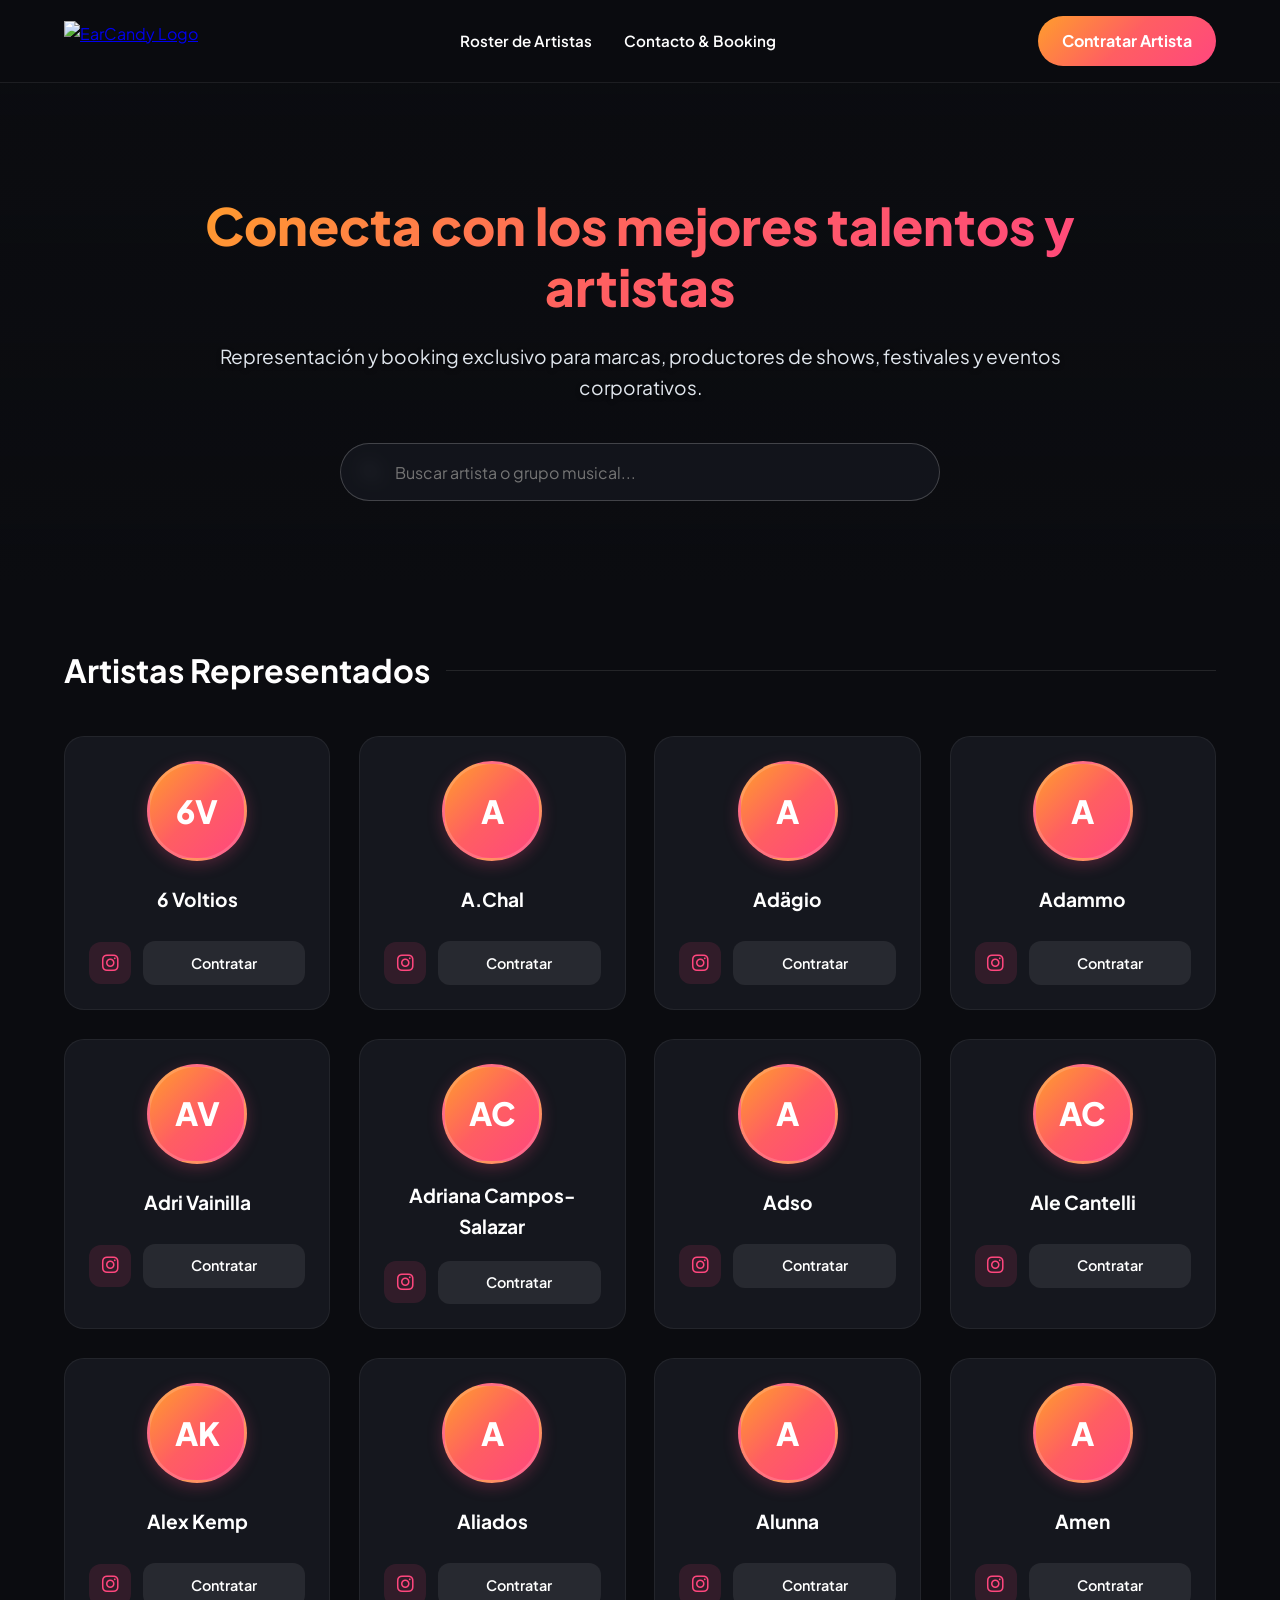
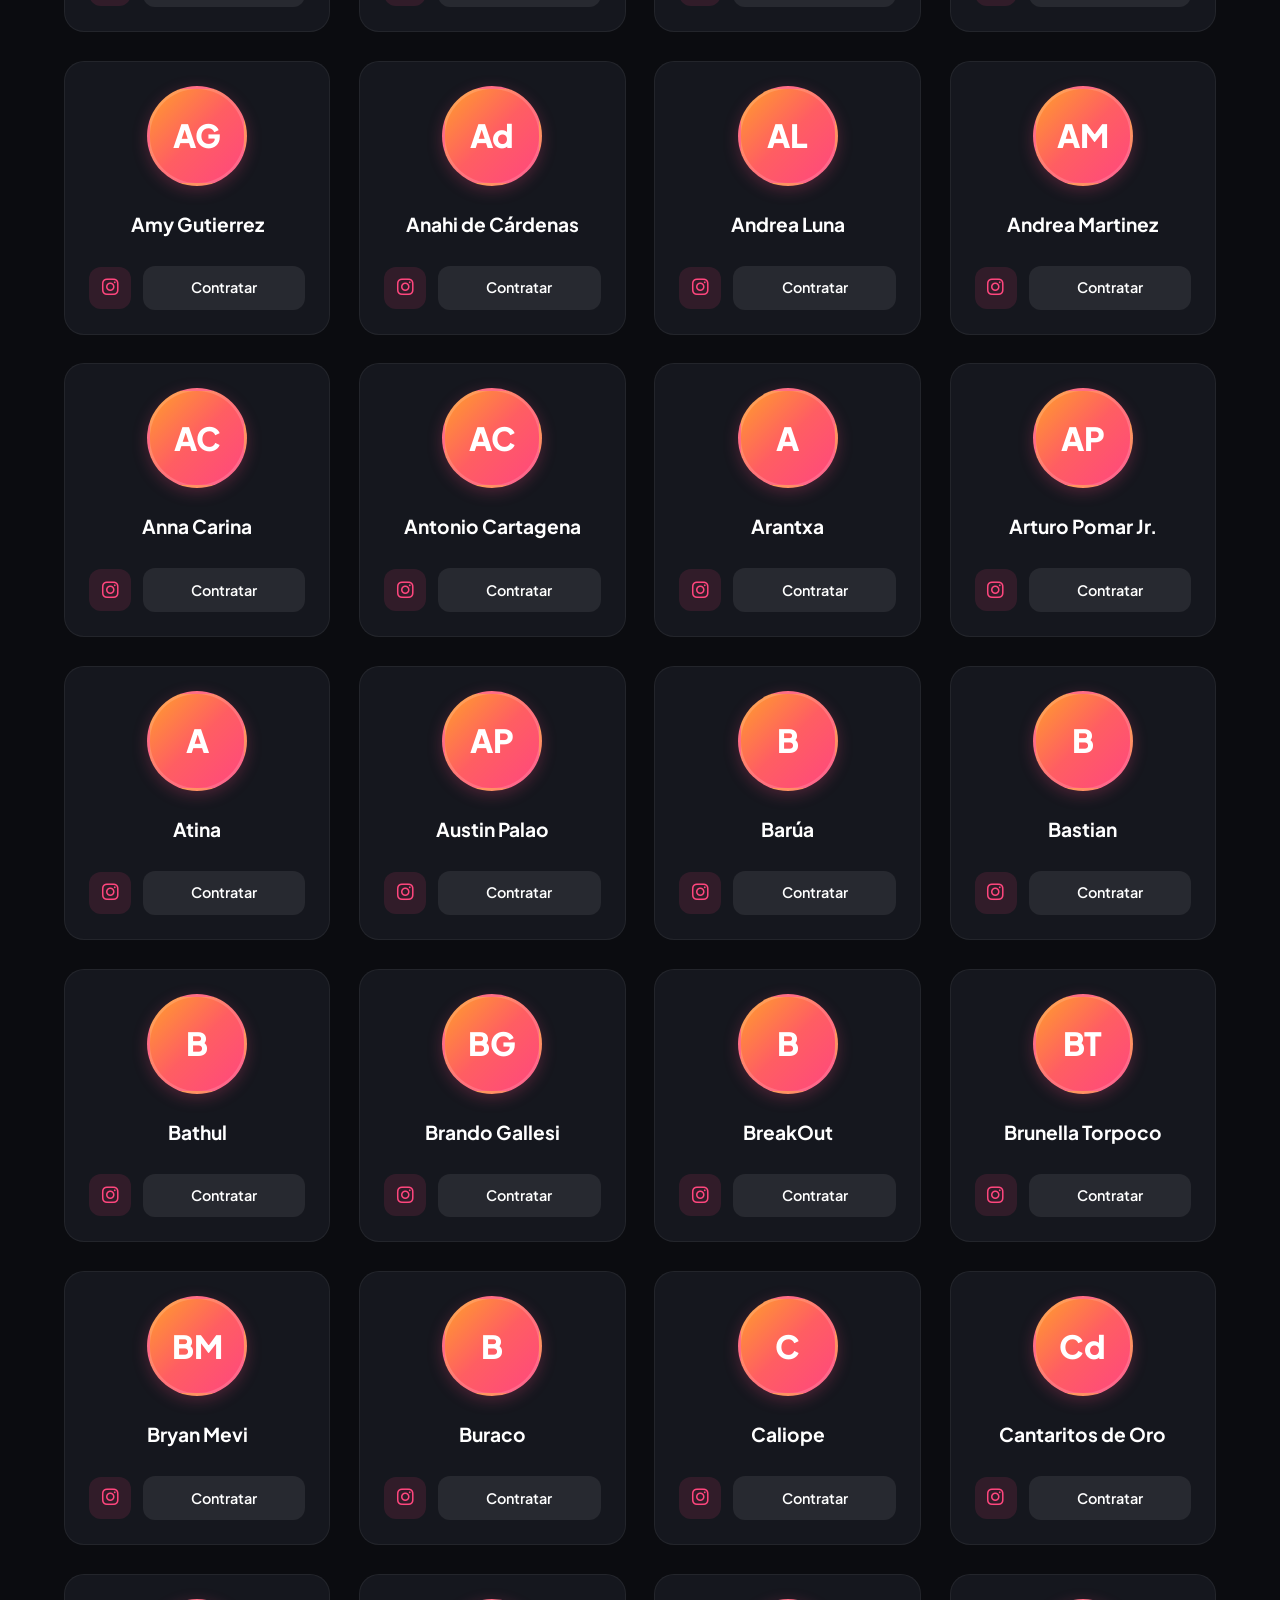
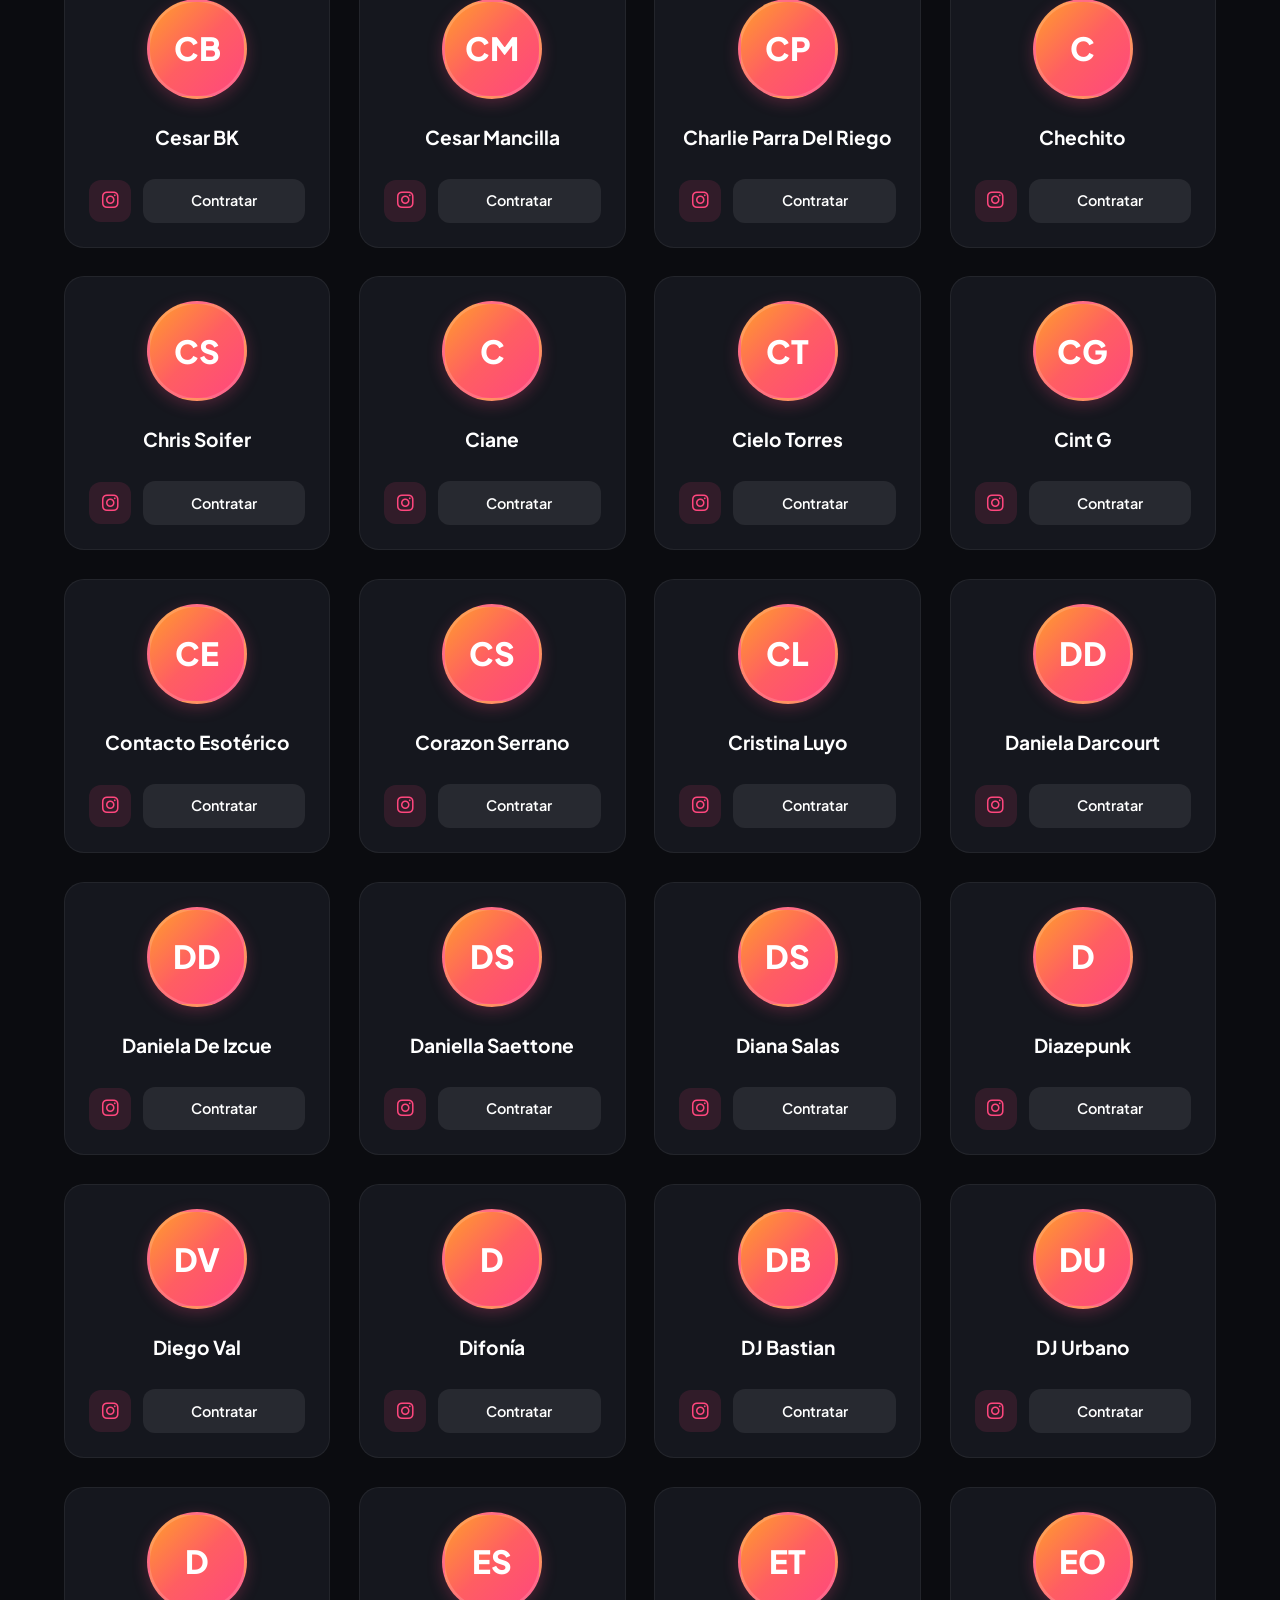
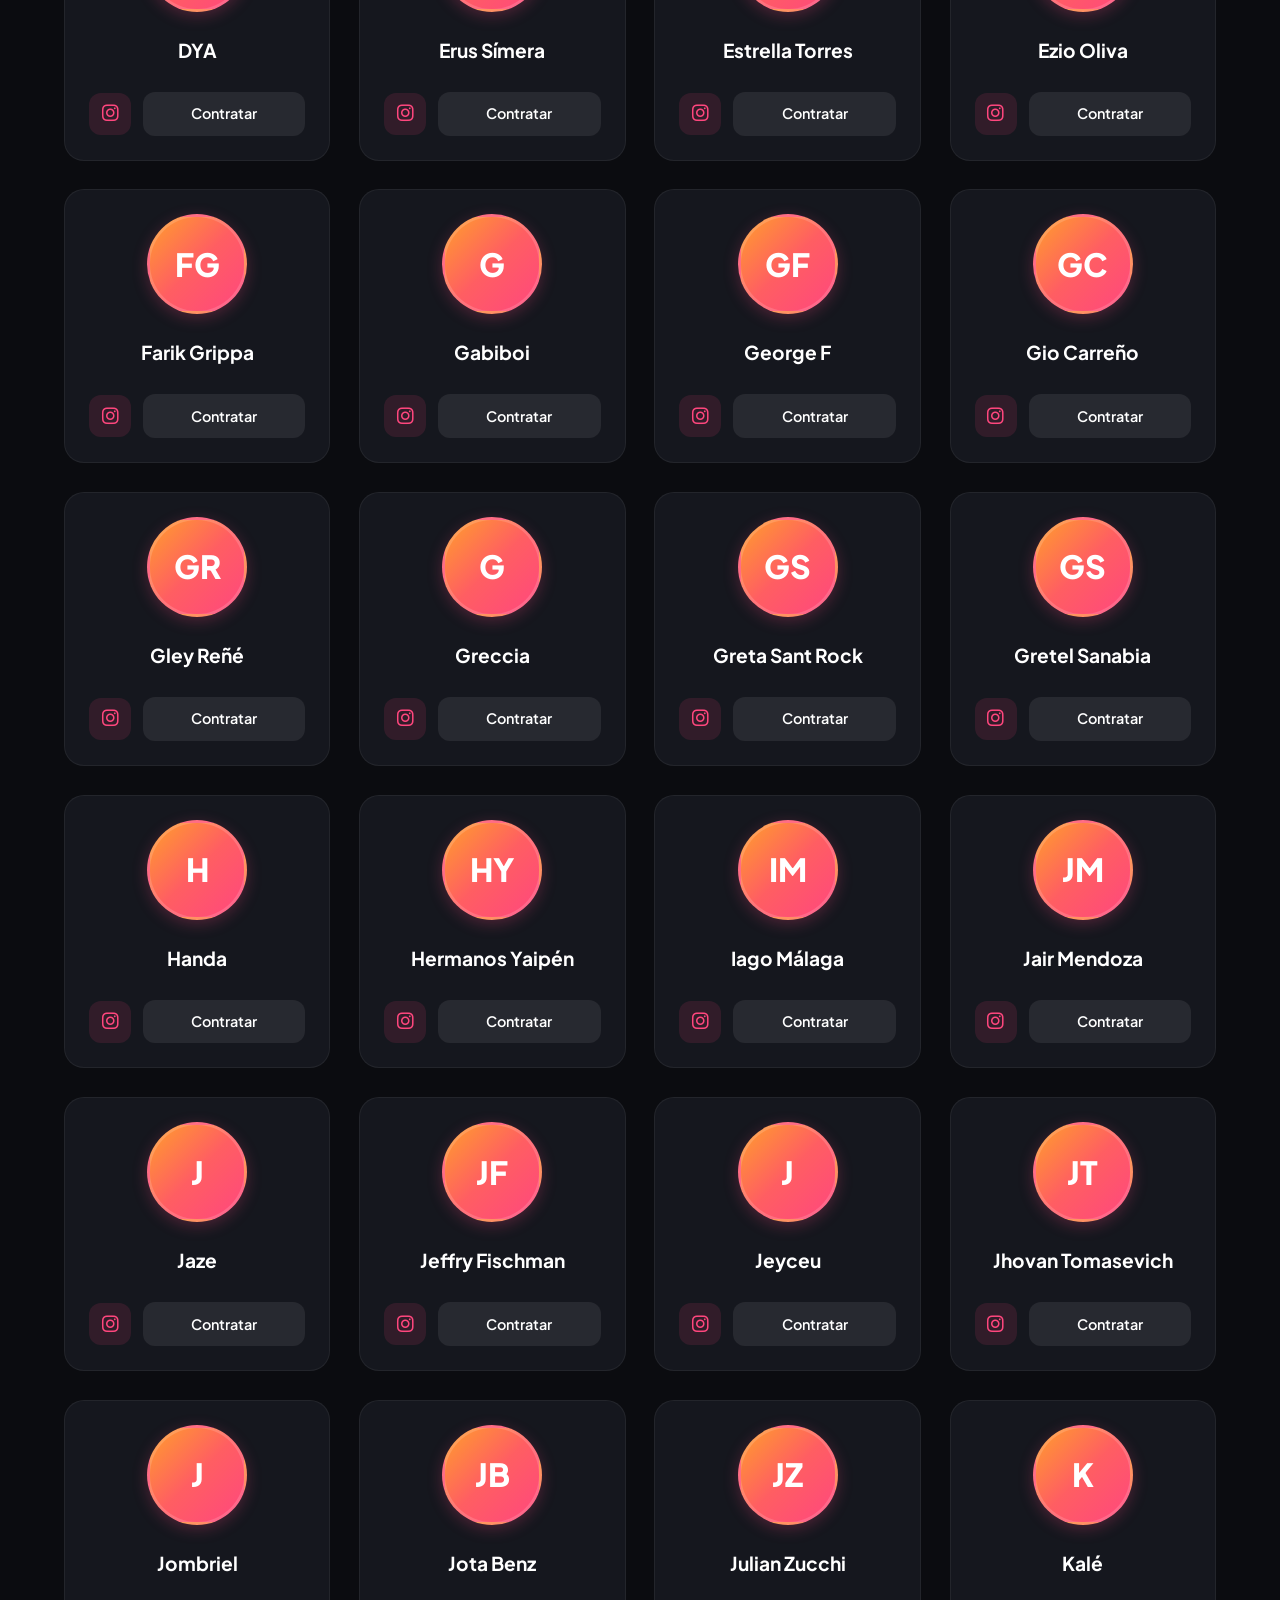
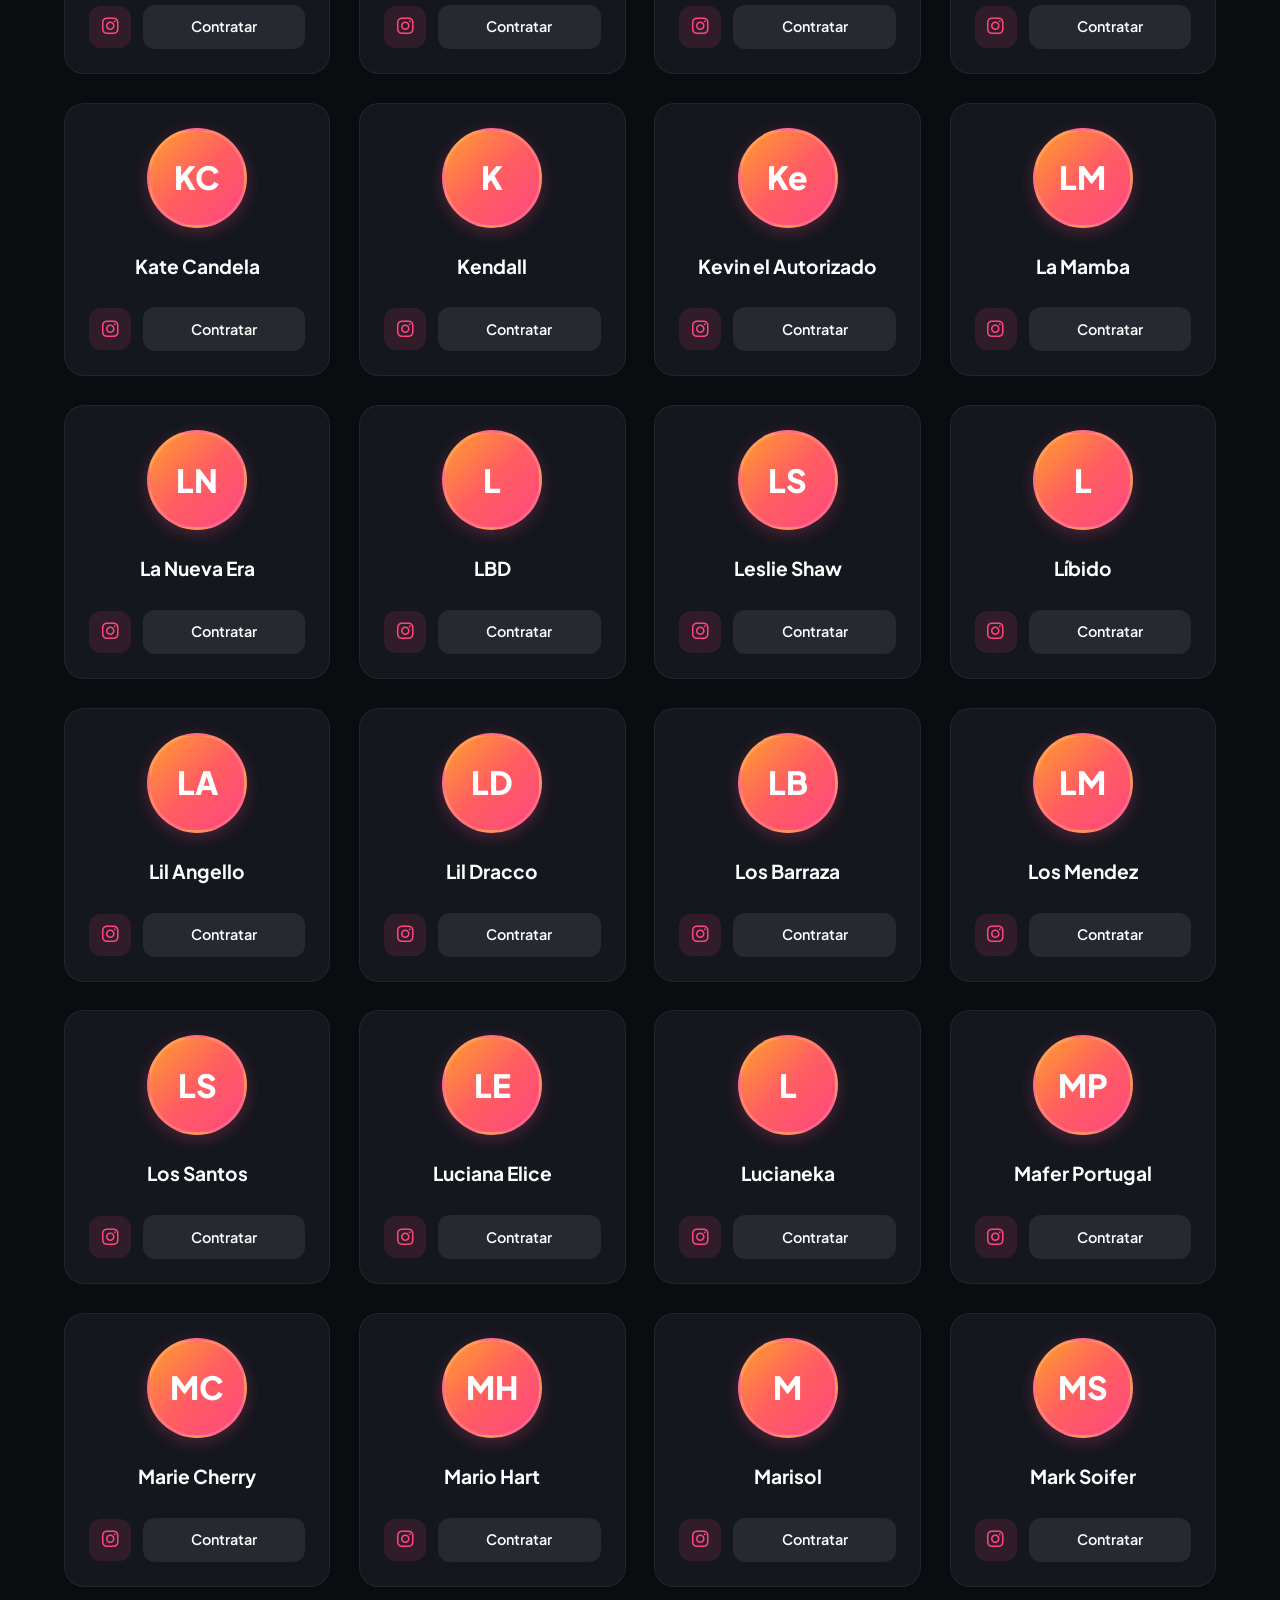
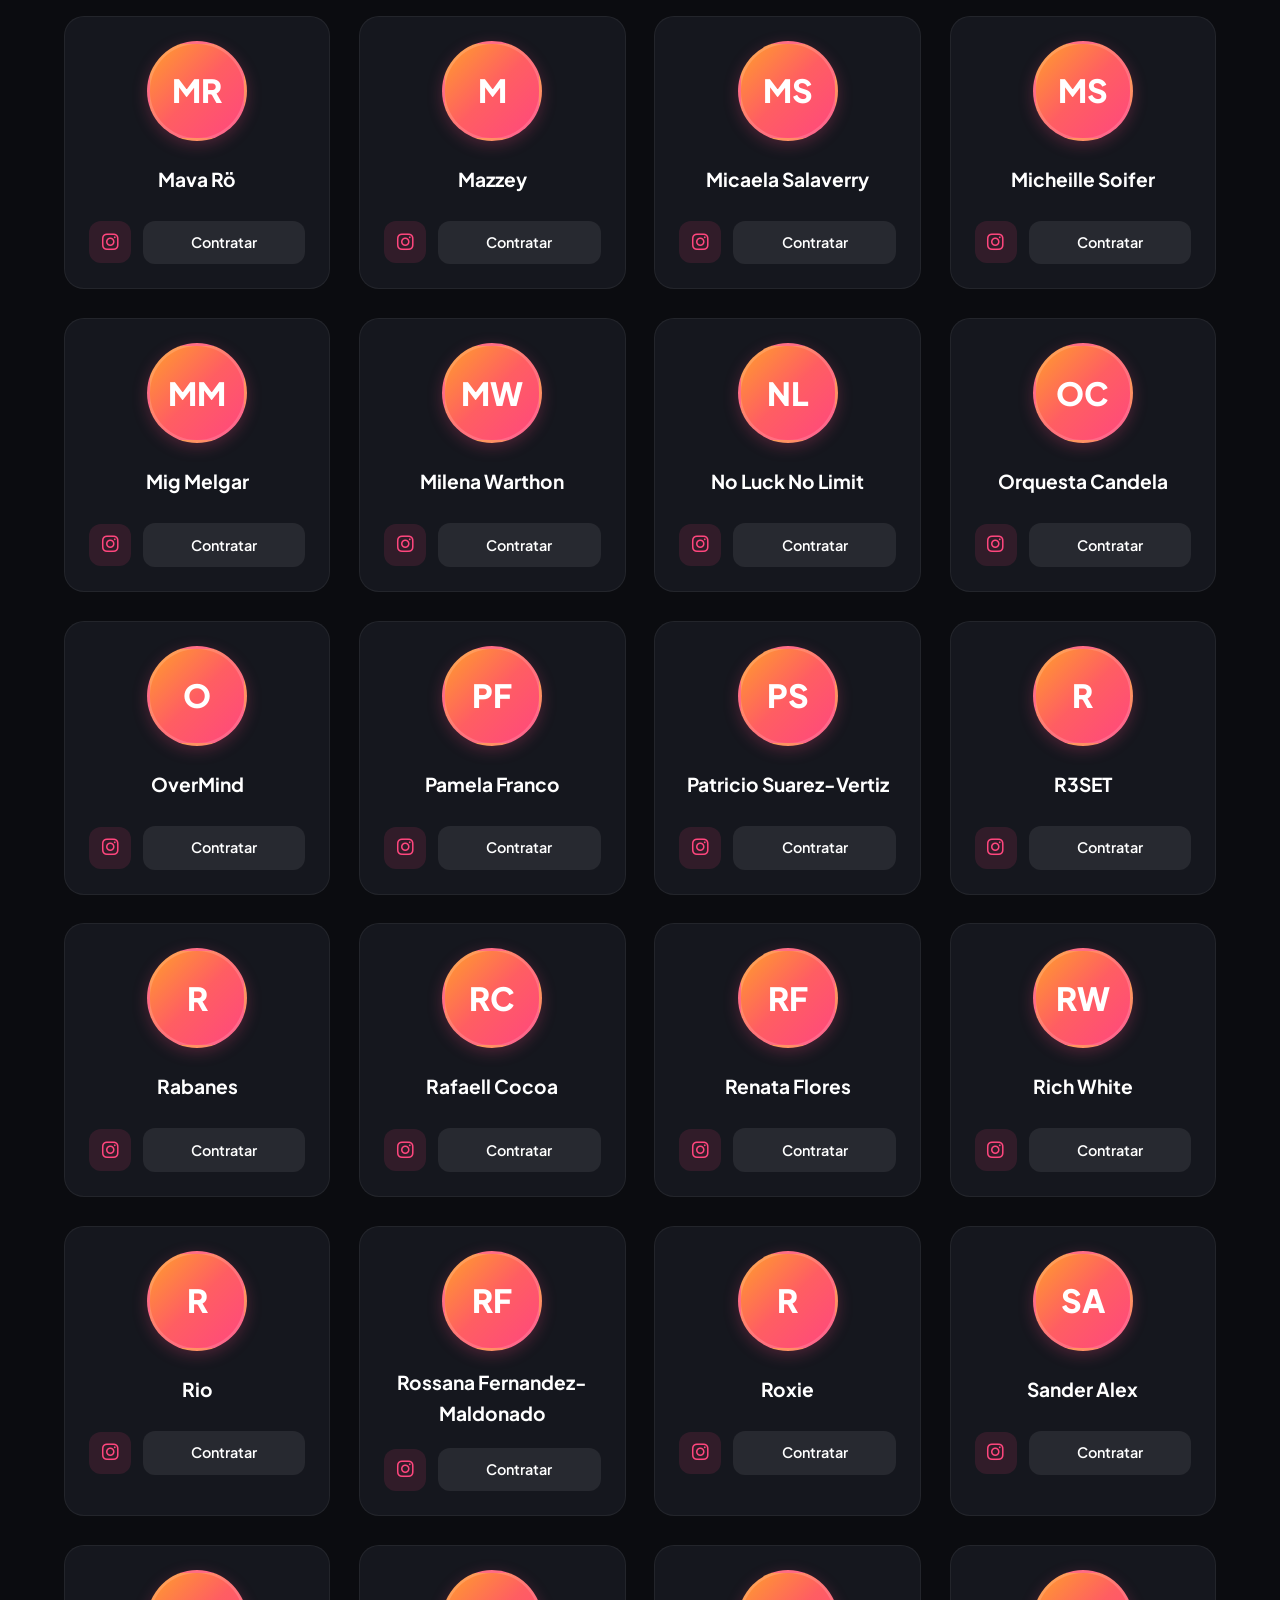
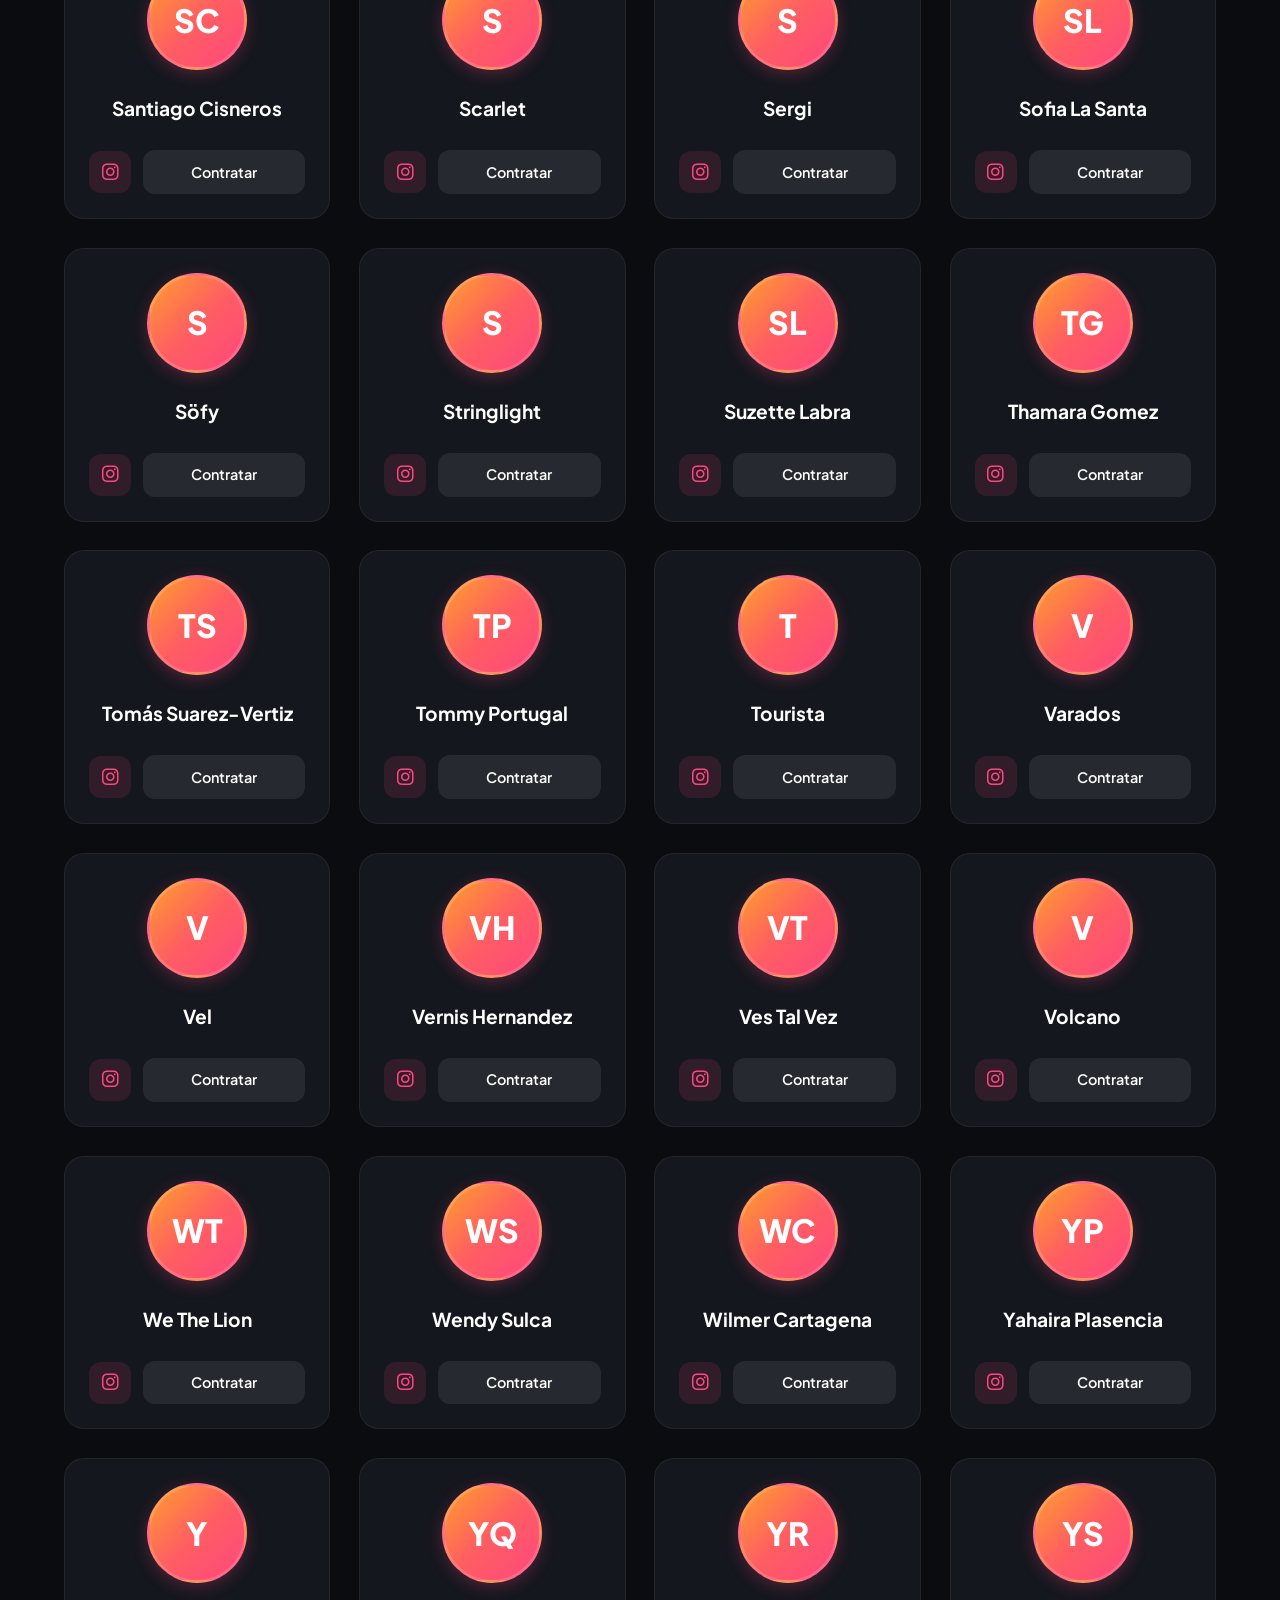
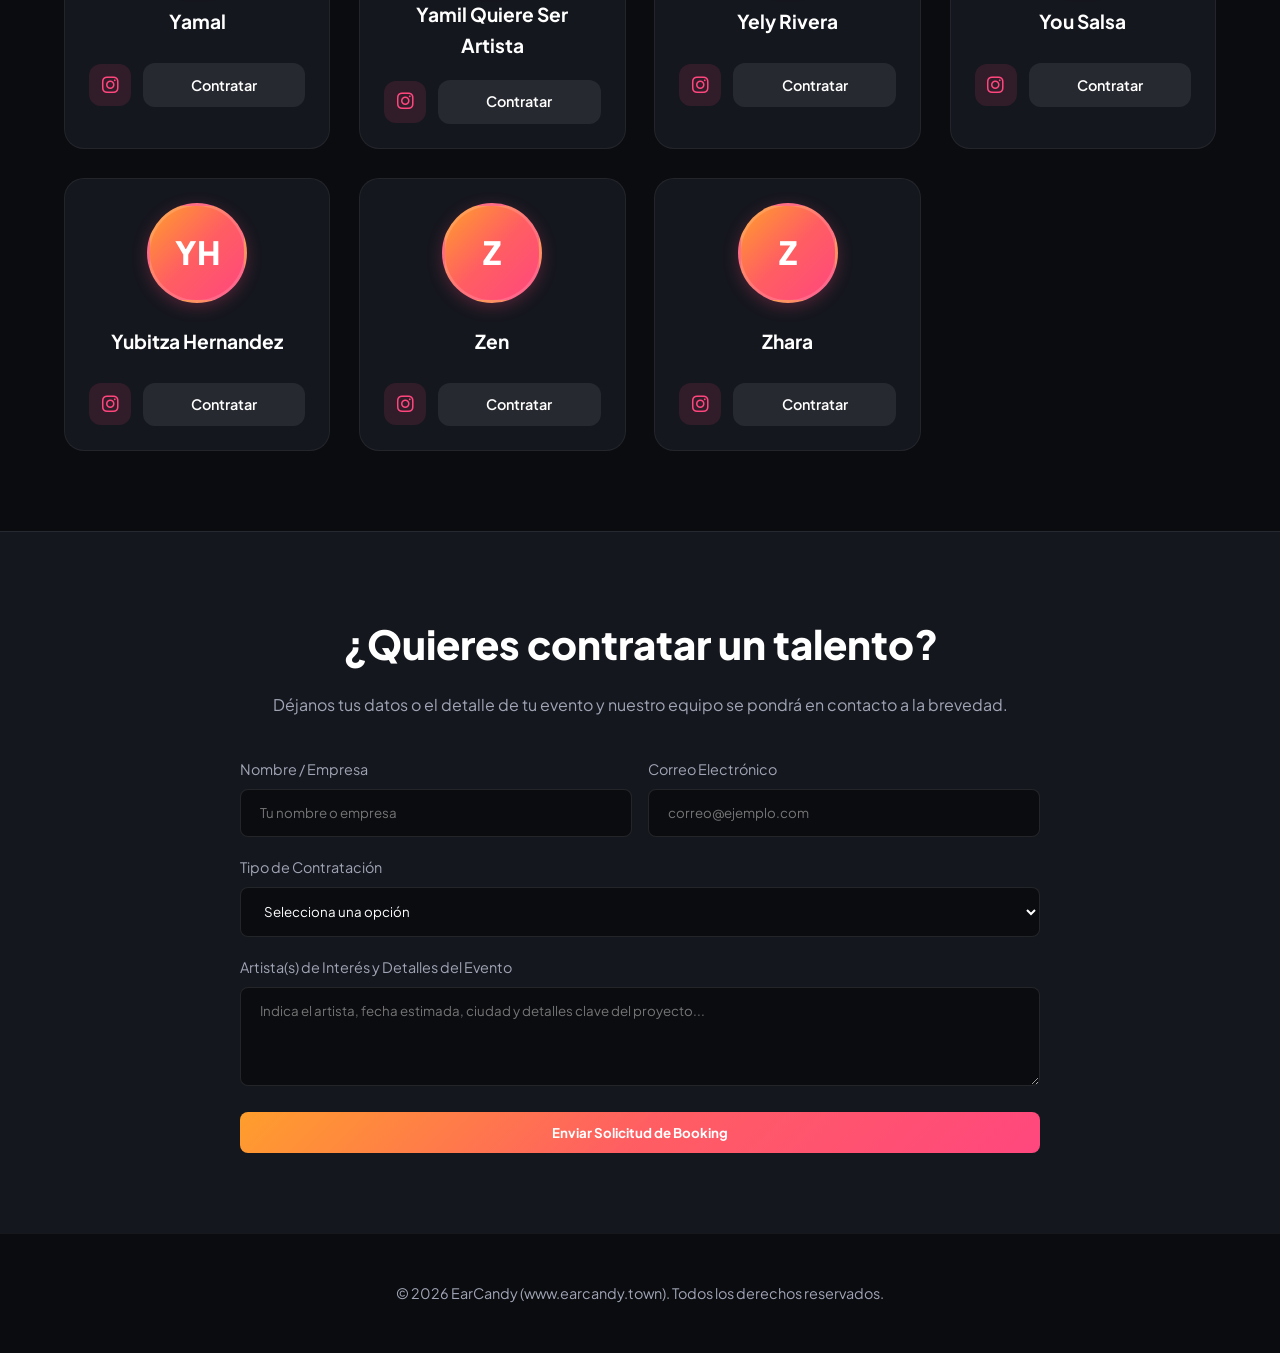
==== index.html @ aa20495b "Rename gemini-code-1793673502299.html to index.html" ====
<!DOCTYPE html>
<html lang="es">
<head>
    <meta charset="UTF-8">
    <meta name="viewport" content="width=device-width, initial-scale=1.0">
    <title>EarCandy - Booking & Representación Artística</title>
    <meta name="description" content="Contratación directa de los mejores artistas, bandas y DJs para marcas, festivales y eventos.">
    
    <!-- Favicon -->
    <link rel="icon" type="image/png" href="https://raw.githubusercontent.com/mcmelgar75/earcandytown/refs/heads/main/iso.png">
    
    <!-- Google Fonts & Font Awesome Icons -->
    <link rel="preconnect" href="https://fonts.googleapis.com">
    <link rel="preconnect" href="https://fonts.gstatic.com" crossorigin>
    <link href="https://fonts.googleapis.com/css2?family=Plus+Jakarta+Sans:wght@300;400;600;700;800&display=swap" rel="stylesheet">
    <link rel="stylesheet" href="https://cdnjs.cloudflare.com/ajax/libs/font-awesome/6.4.0/css/all.min.css">

    <style>
        :root {
            --bg-main: #0b0c10;
            --bg-card: #15171e;
            --bg-card-hover: #1e222d;
            --text-main: #ffffff;
            --text-muted: #a0a5b5;
            --accent-orange: #ff7e29;
            --accent-pink: #ff477e;
            --gradient-accent: linear-gradient(135deg, #ff9e2c 0%, #ff5e62 50%, #ff477e 100%);
            --font-family: 'Plus Jakarta Sans', sans-serif;
        }

        * {
            margin: 0;
            padding: 0;
            box-sizing: border-box;
            font-family: var(--font-family);
        }

        body {
            background-color: var(--bg-main);
            color: var(--text-main);
            line-height: 1.6;
            overflow-x: hidden;
        }

        /* HEADER & NAV */
        header {
            position: sticky;
            top: 0;
            background: rgba(11, 12, 16, 0.92);
            backdrop-filter: blur(12px);
            z-index: 1000;
            border-bottom: 1px solid rgba(255, 255, 255, 0.08);
        }

        .nav-container {
            max-width: 1200px;
            margin: 0 auto;
            padding: 1rem 1.5rem;
            display: flex;
            justify-content: space-between;
            align-items: center;
        }

        .logo img {
            height: 40px;
            width: auto;
            display: block;
        }

        .nav-links {
            display: flex;
            gap: 2rem;
            align-items: center;
            list-style: none;
        }

        .nav-links a {
            color: var(--text-main);
            text-decoration: none;
            font-weight: 600;
            font-size: 0.95rem;
            transition: color 0.3s;
        }

        .nav-links a:hover {
            color: var(--accent-orange);
        }

        .btn-primary {
            background: var(--gradient-accent);
            color: #fff;
            padding: 0.75rem 1.5rem;
            border-radius: 50px;
            text-decoration: none;
            font-weight: 700;
            transition: transform 0.2s, box-shadow 0.2s;
            display: inline-block;
            border: none;
            cursor: pointer;
        }

        .btn-primary:hover {
            transform: translateY(-2px);
            box-shadow: 0 8px 20px rgba(255, 71, 126, 0.35);
        }

        /* HERO SECTION CON FONDO ALINEADO AL TOP */
        .hero-wrapper {
            position: relative;
            width: 100%;
            background: linear-gradient(180deg, rgba(11, 12, 16, 0.7) 0%, rgba(11, 12, 16, 0.92) 80%, #0b0c10 100%), 
                        url('https://raw.githubusercontent.com/mcmelgar75/earcandytown/refs/heads/main/hero.jpeg') top center / cover no-repeat;
            padding: 7rem 1.5rem 5rem;
            display: flex;
            justify-content: center;
            align-items: center;
        }

        .hero {
            text-align: center;
            max-width: 900px;
            margin: 0 auto;
            position: relative;
            z-index: 2;
        }

        .hero h1 {
            font-size: 3.2rem;
            font-weight: 800;
            line-height: 1.2;
            margin-bottom: 1.5rem;
            background: var(--gradient-accent);
            -webkit-background-clip: text;
            -webkit-text-fill-color: transparent;
        }

        .hero p {
            font-size: 1.2rem;
            color: #e0e6ed;
            margin-bottom: 2.5rem;
            text-shadow: 0 2px 4px rgba(0,0,0,0.5);
        }

        /* SEARCH & FILTER */
        .search-container {
            max-width: 600px;
            margin: 0 auto;
            position: relative;
        }

        .search-container input {
            width: 100%;
            padding: 1.1rem 1.5rem 1.1rem 3.4rem;
            border-radius: 50px;
            border: 1px solid rgba(255, 255, 255, 0.2);
            background: rgba(21, 23, 30, 0.85);
            backdrop-filter: blur(8px);
            color: var(--text-main);
            font-size: 1rem;
            outline: none;
            transition: border-color 0.3s, box-shadow 0.3s;
        }

        .search-container input:focus {
            border-color: var(--accent-orange);
            box-shadow: 0 0 20px rgba(255, 126, 41, 0.3);
        }

        .search-container i {
            position: absolute;
            left: 1.4rem;
            top: 50%;
            transform: translateY(-50%);
            color: var(--text-muted);
            font-size: 1.1rem;
        }

        /* ARTISTS GRID */
        .artists-section {
            max-width: 1200px;
            margin: 0 auto;
            padding: 4rem 1.5rem 5rem;
        }

        .section-title {
            font-size: 2rem;
            font-weight: 700;
            margin-bottom: 2.5rem;
            display: flex;
            align-items: center;
            gap: 1rem;
        }

        .section-title::after {
            content: '';
            flex: 1;
            height: 1px;
            background: rgba(255, 255, 255, 0.1);
        }

        .grid-artists {
            display: grid;
            grid-template-columns: repeat(auto-fill, minmax(260px, 1fr));
            gap: 1.8rem;
        }

        .artist-card {
            background: var(--bg-card);
            border-radius: 20px;
            padding: 1.5rem;
            border: 1px solid rgba(255, 255, 255, 0.06);
            transition: transform 0.3s, background 0.3s, border-color 0.3s, box-shadow 0.3s;
            display: flex;
            flex-direction: column;
            align-items: center;
            text-align: center;
        }

        .artist-card:hover {
            transform: translateY(-6px);
            background: var(--bg-card-hover);
            border-color: rgba(255, 126, 41, 0.5);
            box-shadow: 0 10px 30px rgba(0,0,0,0.5);
        }

        .artist-avatar {
            width: 100px;
            height: 100px;
            border-radius: 50%;
            margin-bottom: 1rem;
            background: var(--gradient-accent);
            display: flex;
            align-items: center;
            justify-content: center;
            font-size: 2rem;
            font-weight: 800;
            color: #fff;
            box-shadow: 0 4px 15px rgba(255, 71, 126, 0.25);
            overflow: hidden;
            border: 3px solid rgba(255,255,255,0.15);
            position: relative;
        }

        .artist-avatar img {
            width: 100%;
            height: 100%;
            object-fit: cover;
        }

        .artist-name {
            font-size: 1.2rem;
            font-weight: 700;
            margin-bottom: 1.2rem;
            color: var(--text-main);
            min-height: 2.8rem;
            display: flex;
            align-items: center;
            justify-content: center;
        }

        .artist-actions {
            display: flex;
            gap: 0.75rem;
            width: 100%;
            align-items: center;
        }

        .btn-instagram {
            color: #ff477e;
            background: rgba(255, 71, 126, 0.12);
            width: 42px;
            height: 42px;
            border-radius: 12px;
            display: flex;
            align-items: center;
            justify-content: center;
            text-decoration: none;
            font-size: 1.2rem;
            transition: background 0.3s, transform 0.2s, color 0.3s;
        }

        .btn-instagram:hover {
            background: var(--gradient-accent);
            color: #fff;
            transform: scale(1.08);
        }

        .btn-book {
            flex: 1;
            text-align: center;
            background: rgba(255, 255, 255, 0.08);
            color: var(--text-main);
            padding: 0.65rem 1rem;
            border-radius: 12px;
            font-size: 0.9rem;
            font-weight: 600;
            text-decoration: none;
            transition: background 0.3s;
        }

        .btn-book:hover {
            background: var(--gradient-accent);
            color: #fff;
        }

        /* CONTACT SECTION */
        .contact-section {
            background: var(--bg-card);
            border-top: 1px solid rgba(255, 255, 255, 0.08);
            padding: 5rem 1.5rem;
        }

        .contact-container {
            max-width: 800px;
            margin: 0 auto;
            text-align: center;
        }

        .contact-container h2 {
            font-size: 2.5rem;
            font-weight: 800;
            margin-bottom: 1rem;
        }

        .contact-container p {
            color: var(--text-muted);
            margin-bottom: 2.5rem;
        }

        .form-group {
            margin-bottom: 1.2rem;
            text-align: left;
        }

        .form-group label {
            display: block;
            margin-bottom: 0.5rem;
            font-size: 0.9rem;
            color: var(--text-muted);
        }

        .form-group input, .form-group textarea, .form-group select {
            width: 100%;
            padding: 0.9rem 1.2rem;
            border-radius: 8px;
            background: var(--bg-main);
            border: 1px solid rgba(255, 255, 255, 0.1);
            color: var(--text-main);
            outline: none;
        }

        .form-group input:focus, .form-group textarea:focus, .form-group select:focus {
            border-color: var(--accent-orange);
        }

        /* FOOTER */
        footer {
            padding: 3rem 1.5rem;
            text-align: center;
            color: var(--text-muted);
            font-size: 0.9rem;
            border-top: 1px solid rgba(255, 255, 255, 0.05);
        }

        @media (max-width: 768px) {
            .hero h1 { font-size: 2.3rem; }
            .nav-links { display: none; }
        }
    </style>
</head>
<body>

    <!-- NAV -->
    <header>
        <div class="nav-container">
            <a href="#" class="logo">
                <img src="https://raw.githubusercontent.com/mcmelgar75/earcandytown/refs/heads/main/logowhite.png" alt="EarCandy Logo">
            </a>
            <ul class="nav-links">
                <li><a href="#artistas">Roster de Artistas</a></li>
                <li><a href="#contacto">Contacto & Booking</a></li>
            </ul>
            <a href="#contacto" class="btn-primary">Contratar Artista</a>
        </div>
    </header>

    <!-- HERO SECTION CON FONDO ALINEADO AL TOP -->
    <div class="hero-wrapper">
        <section class="hero">
            <h1>Conecta con los mejores talentos y artistas</h1>
            <p>Representación y booking exclusivo para marcas, productores de shows, festivales y eventos corporativos.</p>
            
            <div class="search-container">
                <i class="fa-solid fa-magnifying-glass"></i>
                <input type="text" id="artistSearch" placeholder="Buscar artista o grupo musical..." onkeyup="filterArtists()">
            </div>
        </section>
    </div>

    <!-- ROSTER DE ARTISTAS -->
    <section class="artists-section" id="artistas">
        <h2 class="section-title">Artistas Representados</h2>
        <div class="grid-artists" id="artistsGrid">
            <!-- Cargado vía JavaScript -->
        </div>
    </section>

    <!-- FORMULARIO DE CONTACTO -->
    <section class="contact-section" id="contacto">
        <div class="contact-container">
            <h2>¿Quieres contratar un talento?</h2>
            <p>Déjanos tus datos o el detalle de tu evento y nuestro equipo se pondrá en contacto a la brevedad.</p>
            
            <form action="https://formspree.io/f/xeqwepqv" method="POST">
                <div style="display: grid; grid-template-columns: 1fr 1fr; gap: 1rem;" class="form-row">
                    <div class="form-group">
                        <label>Nombre / Empresa</label>
                        <input type="text" name="nombre" required placeholder="Tu nombre o empresa">
                    </div>
                    <div class="form-group">
                        <label>Correo Electrónico</label>
                        <input type="email" name="email" required placeholder="correo@ejemplo.com">
                    </div>
                </div>
                <div class="form-group">
                    <label>Tipo de Contratación</label>
                    <select name="tipo_cliente" required>
                        <option value="">Selecciona una opción</option>
                        <option value="Marca / Campaña">Marca / Campaña Publicitaria</option>
                        <option value="Productor / Festival">Productora / Festival / Show</option>
                        <option value="Evento Privado">Evento Privado / Corporativo</option>
                    </select>
                </div>
                <div class="form-group">
                    <label>Artista(s) de Interés y Detalles del Evento</label>
                    <textarea name="mensaje" rows="4" required placeholder="Indica el artista, fecha estimada, ciudad y detalles clave del proyecto..."></textarea>
                </div>
                <button type="submit" class="btn-primary" style="width: 100%; border-radius: 8px;">Enviar Solicitud de Booking</button>
            </form>
        </div>
    </section>

    <!-- FOOTER -->
    <footer>
        <p>&copy; 2026 EarCandy (www.earcandy.town). Todos los derechos reservados.</p>
    </footer>

    <!-- SCRIPT DE ARTISTAS CON ENLACES DE FOTOS DE COLUMNA C -->
    <script>
        const artistsData = [
            { name: "6 Voltios", ig: "https://www.instagram.com/6voltiosperu/", photo: "https://instagram.flim39-1.fna.fbcdn.net/v/t51.2885-19/280540338_689503225460193_5982840574111537328_n.jpg?_nc_cat=109&_nc_map=urlgen_bucketless&ig_cache_key=GLK0uBDhNdN6GXMCALBYtr-NUQdTbkULAAAB0j-ccb7-5&ccb=7-5&_nc_sid=669407&efg=eyJ2ZW5jb2RlX3RhZyI6InByb2ZpbGVfcGljLnd3dy4xMDgwLkMzIn0%3D&_nc_ohc=lYGtqIT4iWoQ7kNvwGwGVLR&_nc_oc=AdqJR2ygxWVRIXODMtpTqg08GyPHmtHTMkv4QL3SyC1gmG8LNKFGVwj1V281vk-dtmrROHrv0P36ygy11YleHbtM&_nc_zt=24&_nc_ht=instagram.flim39-1.fna&_nc_ss=7b6a8&oh=00_AQSA6MiDz9OaVM-017ZxxolytNhDzKm05fadfL8lKXlQWw&oe=6AEF00B0" },
            { name: "A.Chal", ig: "https://www.instagram.com/a.chal/", photo: "https://instagram.flim39-1.fna.fbcdn.net/v/t51.82787-19/655698623_18573014692027101_6171453687188730706_n.jpg?_nc_cat=110&_nc_map=urlgen_bucketless&ig_cache_key=GL8qFSfdWiD3DvxBAFKzqERuaKVVbmNDAQAB0j-ccb7-5&ccb=7-5&_nc_sid=669407&efg=eyJ2ZW5jb2RlX3RhZyI6InByb2ZpbGVfcGljLnd3dy4xMDgwLkMzIn0%3D&_nc_ohc=x1TGqNkqOKMQ7kNvwEhR1-0&_nc_oc=Ado4szXHFNSzTf43UIeEcalokiDvVYGXRwaTRwXkehQjOYY55HiNJgy22W232cZLZFo7fFWx7Tc0KuLptDS23dgI&_nc_zt=24&_nc_ht=instagram.flim39-1.fna&_nc_gid=0s1XpYR7afD8jllnSi7ieg&_nc_ss=7b6a8&oh=00_AQRQZ4ymhBdQuXuG4vuZJD3O00Sz7I6wiR9kf44MiflQiA&oe=6AEF06E5" },
            { name: "Adägio", ig: "https://www.instagram.com/adagio_band_/", photo: "https://instagram.flim39-1.fna.fbcdn.net/v/t51.82787-19/848271030_17951681832325137_5835955778838443118_n.jpg?_nc_cat=107&_nc_map=urlgen_bucketless&ig_cache_key=GLaWjzIRkLyi9cY-AG60jVLcev1QbmNDAQAB0j-ccb7-5&ccb=7-5&_nc_sid=669407&efg=eyJ2ZW5jb2RlX3RhZyI6InByb2ZpbGVfcGljLnd3dy4xMDgwLkMzIn0%3D&_nc_ohc=1pVwaHK4wM0Q7kNvwFPw4af&_nc_oc=AdpaOlSnZh2stftE6veSupdUxlaQS02gzXGF5UGZhy-R8BMmeKvWuEmFMU2Rgy8YjrKzctP3Dv3mVakKo6gj9paG&_nc_zt=24&_nc_ht=instagram.flim39-1.fna&_nc_gid=bSbwbZeDmDX5llhmd01hCA&_nc_ss=7b6a8&oh=00_AQRg2tVnovi86Gx2MnPaqVwBJLMVSKIYceL_gMaiSxsl6g&oe=6AEF107D" },
            { name: "Adammo", ig: "https://www.instagram.com/adammomusica/", photo: "https://instagram.flim39-1.fna.fbcdn.net/v/t51.82787-19/552346227_17892172800340500_8374568646945314482_n.jpg?_nc_cat=109&_nc_map=urlgen_bucketless&ig_cache_key=GHMi7CAUMgYc1pA-ALKWTGTQcTh0bmNDAQAB0j-ccb7-5&ccb=7-5&_nc_sid=669407&efg=eyJ2ZW5jb2RlX3RhZyI6InByb2ZpbGVfcGljLnd3dy44MTAuQzMifQ%3D%3D&_nc_ohc=Iw-g6mpgezwQ7kNvwEtK6R5&_nc_oc=AdrnzU8V3cLRnx2PAWMjnomBGcjujVAsGaw3YYgc-CnL5KXDdCicA9_ACPEfHUzGJoLdng6FiD31SwFXlc2jlBkc&_nc_zt=24&_nc_ht=instagram.flim39-1.fna&_nc_gid=226Yt2gQ-yE_WyWUhFHRnQ&_nc_ss=7b6a8&oh=00_AQRlHny7TAyGfUG0FBVWA-qswvLAftJKNUgKfp-Z6jc3EA&oe=6AEEFEDA" },
            { name: "Adri Vainilla", ig: "https://www.instagram.com/adri.vainilla/", photo: "https://instagram.flim39-1.fna.fbcdn.net/v/t51.82787-19/851059272_18639135937035500_6451255990049252979_n.jpg?_nc_cat=102&_nc_map=urlgen_bucketless&ig_cache_key=GEgiujLsfHIEMjhCAHMm-4kkd4dZbmNDAQAB0j-ccb7-5&ccb=7-5&_nc_sid=669407&efg=eyJ2ZW5jb2RlX3RhZyI6InByb2ZpbGVfcGljLnd3dy4xMDgwLkMzIn0%3D&_nc_ohc=GPPbSA4o-PAQ7kNvwFpvlcX&_nc_oc=Adpl-1PjZmMjtM3OHufI5-iCR4fcE_HhglwLuY8G71cNytk0x0hTQe-bevuJwfwqmC5mMBxI4j4P8JkTZ7jNFgZ_&_nc_zt=24&_nc_ht=instagram.flim39-1.fna&_nc_gid=f9djqWPbsoEbYCX2sX6KXg&_nc_ss=7b6a8&oh=00_AQRWpcLkciH9pFtaYuIkeg9CeqSjh8Lu2xrGKHwblCPb2Q&oe=6AEF10BF" },
            { name: "Adriana Campos-Salazar", ig: "https://www.instagram.com/adriana_campossalazar/", photo: "https://instagram.flim39-1.fna.fbcdn.net/v/t51.82787-19/670792543_18399715384145931_5236923472059609891_n.jpg?_nc_cat=1&ig_cache_key=GF97_ycLuHCTcV5BACOzBMQmSq1IbmNDAQAB0j-ccb7-5&ccb=7-5&_nc_sid=669407&efg=eyJ2ZW5jb2RlX3RhZyI6InByb2ZpbGVfcGljLnd3dy45MTMuQzMifQ%3D%3D&_nc_ohc=pG9WOYwrOyAQ7kNvwHC4P0a&_nc_oc=Adp-lajjUpEugZBAhD1GPBzlfFRFZajREEx15Jd3sTcJevhxkCAVGJR2v0UgtsYLv4k9rGqjNJVYp3DqcaNwwymd&_nc_zt=24&_nc_ht=instagram.flim39-1.fna&_nc_gid=Y3LeUt8mq2L_afM0OM-wHw&_nc_ss=7b6a8&oh=00_AQQiwry3afrX3Gk000wrXXdXw-Bs6pMbCA3htdHXbYbk2w&oe=6AEF2565" },
            { name: "Adso", ig: "https://www.instagram.com/adso/", photo: "https://instagram.flim39-1.fna.fbcdn.net/v/t51.82787-19/792224038_18488510527100647_2641282482570983165_n.jpg?_nc_cat=100&_nc_map=urlgen_bucketless&ig_cache_key=GCZhOC-n1mTOM69BAP32Gn1suKckbmNDAQAB0j-ccb7-5&ccb=7-5&_nc_sid=669407&efg=eyJ2ZW5jb2RlX3RhZyI6InByb2ZpbGVfcGljLnd3dy4xMDgwLkMzIn0%3D&_nc_ohc=gNaYQ1BnmWgQ7kNvwFAmBCx&_nc_oc=Adqd4J1iaIJaAN3eehmo7l-LG5bbWJY_l-k1mjJnubPlhSkN032N69cN3i-60KJDsuD7AIMmywmAX1GRFYzoVDiD&_nc_zt=24&_nc_ht=instagram.flim39-1.fna&_nc_gid=AubrQtmipL3QBG9W-KI6gg&_nc_ss=7b6a8&oh=00_AQQBRnrYVki9X9vgP7WsQPs3pO9S9VplkaOzVfpUmiYgTA&oe=6AEF2851" },
            { name: "Ale Cantelli", ig: "https://www.instagram.com/alecantelli/", photo: "https://instagram.flim39-1.fna.fbcdn.net/v/t51.82787-19/669983702_18582031180042756_7913845855218449505_n.jpg?_nc_cat=111&_nc_map=urlgen_bucketless&ig_cache_key=GNYj7ycEErFHQgRCAGE8fj-goNNtbmNDAQAB0j-ccb7-5&ccb=7-5&_nc_sid=669407&efg=eyJ2ZW5jb2RlX3RhZyI6InByb2ZpbGVfcGljLnd3dy4xMDgwLkMzIn0%3D&_nc_ohc=sQa9b2rk4wMQ7kNvwERLaQW&_nc_oc=AdrTkSgPc_MqmWUMtA7wz5P0fMCUG4RyYGH6Uus2pt_axtuvHREtgyR2N61v9xjkEVR3ksR86OydFviszZOpwRmr&_nc_zt=24&_nc_ht=instagram.flim39-1.fna&_nc_gid=rRud3HTQrsfSzebVNPdDCw&_nc_ss=7b6a8&oh=00_AQSESc_MDFaF1anouEqfZrD3HQR88It4oxRE5NFAYGbrsg&oe=6AEF18BD" },
            { name: "Alex Kemp", ig: "https://www.instagram.com/alexkemp_oficial/", photo: "https://instagram.flim39-1.fna.fbcdn.net/v/t51.2885-19/260351137_362165715704091_2656741507651768416_n.jpg?_nc_cat=107&_nc_map=urlgen_bucketless&ig_cache_key=GKGkhA8bmdVGY0kBAGCQnj9TpN4kbkULAAAB0j-ccb7-5&ccb=7-5&_nc_sid=669407&efg=eyJ2ZW5jb2RlX3RhZyI6InByb2ZpbGVfcGljLnd3dy4xMDgwLkMzIn0%3D&_nc_ohc=rFylwQEyEPcQ7kNvwF4Ft9I&_nc_oc=AdrZi6-LUPIGSgEVxEpaR9VV_6tPZmN-UOB1xHgN3RYC6xIS09SlA_h4QndFcCmRbmXYO6_CquXiK1UUlO71BpH8&_nc_zt=24&_nc_ht=instagram.flim39-1.fna&_nc_ss=7b6a8&oh=00_AQSR8dz3Ikaw1rG76t5wHm7pvu9r_dG9EJdQgf9SVrCJsw&oe=6AEF1611" },
            { name: "Aliados", ig: "https://www.instagram.com/aliadosalrock/", photo: "https://instagram.flim39-1.fna.fbcdn.net/v/t51.2885-19/313203052_652675059714200_8442849998177581291_n.jpg?_nc_cat=103&_nc_map=urlgen_bucketless&ig_cache_key=GGwZqxKYiBbBmlECAOs4SFlXByt1bkULAAAB0j-ccb7-5&ccb=7-5&_nc_sid=669407&efg=eyJ2ZW5jb2RlX3RhZyI6InByb2ZpbGVfcGljLnd3dy4zOTEuQzMifQ%3D%3D&_nc_ohc=cm1z_moj-M8Q7kNvwHArNSI&_nc_oc=Ado1QVDyOmnV2ODILTSxLQRqdXf6oh-qbcyG5Q6dBBdnc0VTf9PiZmogKpl4bHZx1cYPzS3PWe1WXMXQ_MPExcl7&_nc_zt=24&_nc_ht=instagram.flim39-1.fna&_nc_ss=7b6a8&oh=00_AQR1MkLmP34ZbCD7MDXfeQWrTPBX6Yh3wKWodA3dVcT4rA&oe=6AEF0DC7" },
            { name: "Alunna", ig: "https://www.instagram.com/soyalunna/", photo: "https://instagram.flim39-1.fna.fbcdn.net/v/t51.82787-19/620475254_18555681244015421_1189635487743946524_n.jpg?_nc_cat=102&_nc_map=urlgen_bucketless&ig_cache_key=GHaz_yQ9ax01S_xBABwvLVMsb4IQbmNDAQAB0j-ccb7-5&ccb=7-5&_nc_sid=669407&efg=eyJ2ZW5jb2RlX3RhZyI6InByb2ZpbGVfcGljLnd3dy4xMDgwLkMzIn0%3D&_nc_ohc=G8gy4-l62gQQ7kNvwFOMP8g&_nc_oc=AdqpfgmnqPB--hxoIJF3-KyVLA5jEQE9B-xPTftPSGmuYWs_Zih4XioQAVbT9fMolbBbMMrZeB36-37VS5zzD2nz&_nc_zt=24&_nc_ht=instagram.flim39-1.fna&_nc_gid=bHAfcV9YLIzOCLVLxHw6tA&_nc_ss=7b6a8&oh=00_AQRqVCUTDD5XkBJysxmaOGhPyA-Bp0SPUr7k6jgmWm9gJw&oe=6AEF2C8B" },
            { name: "Amen", ig: "https://www.instagram.com/amenrockperu/", photo: "https://instagram.flim39-1.fna.fbcdn.net/v/t51.2885-19/135802763_434154871110083_2236089460456764637_n.jpg?_nc_cat=105&_nc_map=urlgen_bucketless&ig_cache_key=GIsvGAjDud6O3IoBAN00hViELwgfbkULAAAB0j-ccb7-5&ccb=7-5&_nc_sid=669407&efg=eyJ2ZW5jb2RlX3RhZyI6InByb2ZpbGVfcGljLnd3dy41MDUuQzMifQ%3D%3D&_nc_ohc=eI9AGCSyTeoQ7kNvwF4sqde&_nc_oc=AdouMjJbLnBHSW1qR8--L1ZojUq6mI9toeUs7taiV1bTOY49PZiuECbPfeJx4LYAP" },
            { name: "Amy Gutierrez", ig: "https://www.instagram.com/amygutierrezperu/", photo: "https://instagram.flim39-1.fna.fbcdn.net/v/t51.82787-19/824422112_18639831370041470_6468916441167135343_n.jpg?_nc_cat=111&_nc_map=urlgen_bucketless&ig_cache_key=GOCuIzF_CHzv0zhCAG_Cc706NcZZbmNDAQAB0j-ccb7-5&ccb=7-5&_nc_sid=669407&efg=eyJ2ZW5jb2RlX3RhZyI6InByb2ZpbGVfcGljLnd3dy4xMDgwLkMzIn0%3D&_nc_ohc=GNZcEwRuLnMQ7kNvwF7cZZh&_nc_oc=AdoZ26VNHEqOHOXRD5uk7ONc6oFs5BnOVyu34nIJd0RzlhQMAAnwuvnNOb3QBUF6" },
            { name: "Anahi de Cárdenas", ig: "https://www.instagram.com/anahidec/", photo: "https://instagram.flim39-1.fna.fbcdn.net/v/t51.2885-19/454583797_746942257479273_5582104943520187991_n.jpg?_nc_cat=1&ig_cache_key=GPVlGBtpvuwLV6cCAFcGefHenndNbkULAAAB0j-ccb7-5&ccb=7-5&_nc_sid=669407&efg=eyJ2ZW5jb2RlX3RhZyI6InByb2ZpbGVfcGljLnd3dy4xMDgwLkMzIn0%3D&_nc_ohc=Hz8oCaljqbIQ7kNvwEw6lp8&_nc_oc=Adrj09U4G83MihEroAV42mBiwm03Gco2ZfvFFApkhtX__4ExjUZxckWaIlnNeU7GmYUwOCCxKvaDJkSyBcBKSxZX" },
            { name: "Andrea Luna", ig: "https://www.instagram.com/andrealunaoficial/", photo: "https://instagram.flim39-1.fna.fbcdn.net/v/t51.82787-19/883256342_18353780812248969_2344663791648770309_n.jpg?_nc_cat=101&_nc_map=urlgen_bucketless&ig_cache_key=GBZspTSJd5mZqjRBAAUJ8sJL64kgbmNDAQAB0j-ccb7-5&ccb=7-5&_nc_sid=669407&efg=eyJ2ZW5jb2RlX3RhZyI6InByb2ZpbGVfcGljLnd3dy4xMDgwLkMzIn0%3D&_nc_ohc=tim7-PClS2YQ7kNvwH76GMO&_nc_oc=AdpMCMVB9vFH_6KTpM-3mwSb0jjTum4trB8o_T8u_jp8PrEt7yl4zwEbp_isjCEt" },
            { name: "Andrea Martinez", ig: "https://www.instagram.com/andreaquemira/" },
            { name: "Anna Carina", ig: "https://www.instagram.com/annacarina/" },
            { name: "Antonio Cartagena", ig: "https://www.instagram.com/antoniocartagenaoficial/" },
            { name: "Arantxa", ig: "https://www.instagram.com/arantxamusica_/" },
            { name: "Arturo Pomar Jr.", ig: "https://www.instagram.com/arturopomaroficial/" },
            { name: "Atina", ig: "https://www.instagram.com/atina_music/" },
            { name: "Austin Palao", ig: "https://www.instagram.com/austinpalaoc/" },
            { name: "Barúa", ig: "https://www.instagram.com/barua.pe/" },
            { name: "Bastian", ig: "https://www.instagram.com/bastianstimman/" },
            { name: "Bathul", ig: "https://www.instagram.com/bathul.pe/" },
            { name: "Brando Gallesi", ig: "https://www.instagram.com/_brandogallesi/" },
            { name: "BreakOut", ig: "https://www.instagram.com/breakout_bandd/" },
            { name: "Brunella Torpoco", ig: "https://www.instagram.com/brunellatorpocooficial/" },
            { name: "Bryan Mevi", ig: "https://www.instagram.com/bryanmevi/" },
            { name: "Buraco", ig: "https://www.instagram.com/buracoband/" },
            { name: "Caliope", ig: "https://www.instagram.com/caliopeoficial_/" },
            { name: "Cantaritos de Oro", ig: "https://www.instagram.com/cantaritosdeoroofficial/" },
            { name: "Cesar BK", ig: "https://www.instagram.com/cesarbkofficial/" },
            { name: "Cesar Mancilla", ig: "https://www.instagram.com/cesarmancillaartista/" },
            { name: "Charlie Parra Del Riego", ig: "https://www.instagram.com/charlieparradelriego/" },
            { name: "Chechito", ig: "https://www.instagram.com/chechitoromerooficial/" },
            { name: "Chris Soifer", ig: "https://www.instagram.com/christiannesoifer/" },
            { name: "Ciane", ig: "https://www.instagram.com/cianesiverio/" },
            { name: "Cielo Torres", ig: "https://www.instagram.com/cielitok/" },
            { name: "Cint G", ig: "https://www.instagram.com/cint_gutierrez/" },
            { name: "Contacto Esotérico", ig: "https://www.instagram.com/contactoesoterico/" },
            { name: "Corazon Serrano", ig: "https://www.instagram.com/corazonserranoperu/" },
            { name: "Cristina Luyo", ig: "https://www.instagram.com/cristina.luyo/" },
            { name: "Daniela Darcourt", ig: "https://www.instagram.com/danieladarcourtoficial/" },
            { name: "Daniela De Izcue", ig: "https://www.instagram.com/danieladeizcue/" },
            { name: "Daniella Saettone", ig: "https://www.instagram.com/daniellasaettone/" },
            { name: "Diana Salas", ig: "https://www.instagram.com/dianasalasmusica/" },
            { name: "Diazepunk", ig: "https://www.instagram.com/losdiazepunk/" },
            { name: "Diego Val", ig: "https://www.instagram.com/diegovaloficial/" },
            { name: "Difonía", ig: "https://www.instagram.com/difoniaoficial/" },
            { name: "DJ Bastian", ig: "https://www.instagram.com/djbastian.pe/" },
            { name: "DJ Urbano", ig: "https://www.instagram.com/djurbano.peru/" },
            { name: "DYA", ig: "https://www.instagram.com/dimelodya/" },
            { name: "Erus Símera", ig: "https://www.instagram.com/erus.simera/" },
            { name: "Estrella Torres", ig: "https://www.instagram.com/estrellajasmintorres/" },
            { name: "Ezio Oliva", ig: "https://www.instagram.com/eziooliva/" },
            { name: "Farik Grippa", ig: "https://www.instagram.com/farik.grippa/" },
            { name: "Gabiboi", ig: "https://www.instagram.com/gabiboi__/" },
            { name: "George F", ig: "https://www.instagram.com/georgef_oficial/" },
            { name: "Gio Carreño", ig: "https://www.instagram.com/technorockera/" },
            { name: "Gley Reñé", ig: "https://www.instagram.com/gley_cdlh/" },
            { name: "Greccia", ig: "https://www.instagram.com/grecciamusic/" },
            { name: "Greta Sant Rock", ig: "https://www.instagram.com/gretasantrock_oficial/" },
            { name: "Gretel Sanabia", ig: "https://www.instagram.com/gretellsanabia/" },
            { name: "Handa", ig: "https://www.instagram.com/handa.music/" },
            { name: "Hermanos Yaipén", ig: "https://www.instagram.com/hermanosyaipen/" },
            { name: "Iago Málaga", ig: "https://www.instagram.com/iagomalaga/" },
            { name: "Jair Mendoza", ig: "https://www.instagram.com/jairmendozaoficial/" },
            { name: "Jaze", ig: "https://www.instagram.com/jaze.oficial/" },
            { name: "Jeffry Fischman", ig: "https://www.instagram.com/jeffry_fischman/" },
            { name: "Jeyceu", ig: "https://www.instagram.com/jeyceu_x.x/" },
            { name: "Jhovan Tomasevich", ig: "https://www.instagram.com/jhovantomas/" },
            { name: "Jombriel", ig: "https://www.instagram.com/jombriel/" },
            { name: "Jota Benz", ig: "https://www.instagram.com/jotabenz92" },
            { name: "Julian Zucchi", ig: "https://www.instagram.com/julianzucchi/" },
            { name: "Kalé", ig: "https://www.instagram.com/kaleoficial/" },
            { name: "Kate Candela", ig: "https://www.instagram.com/katecandelaoficial/" },
            { name: "Kendall", ig: "https://www.instagram.com/kendall.peru/" },
            { name: "Kevin el Autorizado", ig: "https://www.instagram.com/kevinelautorizado/" },
            { name: "La Mamba", ig: "https://www.instagram.com/mamba___one/" },
            { name: "La Nueva Era", ig: "https://www.instagram.com/lne.pe/" },
            { name: "LBD", ig: "https://www.instagram.com/salimymanolo/" },
            { name: "Leslie Shaw", ig: "https://www.instagram.com/leslieshaw/" },
            { name: "Líbido", ig: "https://www.instagram.com/libidooficial/" },
            { name: "Lil Angello", ig: "https://www.instagram.com/lilangello.pe/" },
            { name: "Lil Dracco", ig: "https://www.instagram.com/lil_dracco8/" },
            { name: "Los Barraza", ig: "https://www.instagram.com/losbarrazaofficial/" },
            { name: "Los Mendez", ig: "https://www.instagram.com/losmendez_oficial/" },
            { name: "Los Santos", ig: "https://www.instagram.com/lossantos.pe/" },
            { name: "Luciana Elice", ig: "https://www.instagram.com/lucianaelice/" },
            { name: "Lucianeka", ig: "https://www.instagram.com/lucianitaysuche/" },
            { name: "Mafer Portugal", ig: "https://www.instagram.com/maferportugalv/" },
            { name: "Marie Cherry", ig: "https://www.instagram.com/mariecherrypop/" },
            { name: "Mario Hart", ig: "https://www.instagram.com/mariohart/" },
            { name: "Marisol", ig: "https://www.instagram.com/marisolylamagiadelnorte/" },
            { name: "Mark Soifer", ig: "https://www.instagram.com/mark_soifer/" },
            { name: "Mava Rö", ig: "https://www.instagram.com/mava.ro.oficial/" },
            { name: "Mazzey", ig: "https://www.instagram.com/mazzeyoficial/" },
            { name: "Micaela Salaverry", ig: "https://www.instagram.com/lamusicademica/" },
            { name: "Micheille Soifer", ig: "https://www.instagram.com/micheillesoifer8/" },
            { name: "Mig Melgar", ig: "https://www.instagram.com/migmelgar/" },
            { name: "Milena Warthon", ig: "https://www.instagram.com/milenawarthon/" },
            { name: "No Luck No Limit", ig: "https://www.instagram.com/nolucknolimit/" },
            { name: "Orquesta Candela", ig: "https://www.instagram.com/orqcandelaoficial/" },
            { name: "OverMind", ig: "https://www.instagram.com/overmind.peru/" },
            { name: "Pamela Franco", ig: "https://www.instagram.com/pamelafrancoviera/" },
            { name: "Patricio Suarez-Vertiz", ig: "https://www.instagram.com/patriciosuarezvertiz/" },
            { name: "R3SET", ig: "https://www.instagram.com/r3setband/" },
            { name: "Rabanes", ig: "https://www.instagram.com/losrabanes/" },
            { name: "Rafaell Cocoa", ig: "https://www.instagram.com/rafaell.cocoa/" },
            { name: "Renata Flores", ig: "https://www.instagram.com/renatafloresrivera/" },
            { name: "Rich White", ig: "https://www.instagram.com/lilrichwhite/" },
            { name: "Rio", ig: "https://www.instagram.com/riooficialmusic/" },
            { name: "Rossana Fernandez-Maldonado", ig: "https://www.instagram.com/rossana.fm/" },
            { name: "Roxie", ig: "https://www.instagram.com/roxiemusica/" },
            { name: "Sander Alex", ig: "https://www.instagram.com/sanderalex1/" },
            { name: "Santiago Cisneros", ig: "https://www.instagram.com/santiagocisneros/" },
            { name: "Scarlet", ig: "https://www.instagram.com/scarletdcarpio/" },
            { name: "Sergi", ig: "https://www.instagram.com/sergieljefe/" },
            { name: "Sofia La Santa", ig: "https://www.instagram.com/_sofialasanta/" },
            { name: "Söfy", ig: "https://www.instagram.com/sofy.popmusic/" },
            { name: "Stringlight", ig: "https://www.instagram.com/stringlightofficial/" },
            { name: "Suzette Labra", ig: "https://www.instagram.com/suzette.labra/" },
            { name: "Thamara Gomez", ig: "https://www.instagram.com/thamara_gomez_oficial/" },
            { name: "Tomás Suarez-Vertiz", ig: "https://www.instagram.com/tomassuarezvertizoficial/" },
            { name: "Tommy Portugal", ig: "https://www.instagram.com/tommy_portugal/" },
            { name: "Tourista", ig: "https://www.instagram.com/touristaoficial/" },
            { name: "Varados", ig: "https://www.instagram.com/varadosmusic/" },
            { name: "Vel", ig: "https://www.instagram.com/vel.banda/" },
            { name: "Vernis Hernandez", ig: "https://www.instagram.com/vernishernandez/" },
            { name: "Ves Tal Vez", ig: "https://www.instagram.com/vestalvez/" },
            { name: "Volcano", ig: "https://www.instagram.com/volcano.rock.peru/" },
            { name: "We The Lion", ig: "https://www.instagram.com/wethelionmusic/" },
            { name: "Wendy Sulca", ig: "https://www.instagram.com/wensulca/" },
            { name: "Wilmer Cartagena", ig: "https://www.instagram.com/wilmercartagenacantante/" },
            { name: "Yahaira Plasencia", ig: "https://www.instagram.com/yahairaplasencia/" },
            { name: "Yamal", ig: "https://www.instagram.com/yamaloficial/" },
            { name: "Yamil Quiere Ser Artista", ig: "https://www.instagram.com/yamilquiereserartista/" },
            { name: "Yely Rivera", ig: "https://www.instagram.com/yelyrivera_/" },
            { name: "You Salsa", ig: "https://www.instagram.com/yousalsaorquesta/" },
            { name: "Yubitza Hernandez", ig: "https://www.instagram.com/yubitzahernandezmusic/" },
            { name: "Zen", ig: "https://www.instagram.com/zen.peru/" },
            { name: "Zhara", ig: "https://www.instagram.com/zharamusica/" }
        ];

        function getInitials(name) {
            return name.split(' ').map(n => n[0]).slice(0, 2).join('');
        }

        function renderArtists(list) {
            const container = document.getElementById('artistsGrid');
            if (!container) return;
            container.innerHTML = '';
            
            if (list.length === 0) {
                container.innerHTML = `<p style="color: var(--text-muted); grid-column: 1/-1; text-align: center;">No se encontraron artistas con ese nombre.</p>`;
                return;
            }

            list.forEach(artist => {
                const card = document.createElement('div');
                card.className = 'artist-card';

                const initials = getInitials(artist.name);
                const avatarContent = artist.photo 
                    ? `<img src="${artist.photo}" alt="${artist.name}" onerror="this.onerror=null; this.parentElement.innerHTML='${initials}';">`
                    : initials;

                card.innerHTML = `
                    <div class="artist-avatar">
                        ${avatarContent}
                    </div>
                    <div class="artist-name">${artist.name}</div>
                    <div class="artist-actions">
                        <a href="${artist.ig}" target="_blank" rel="noopener noreferrer" class="btn-instagram" title="Ver Instagram de ${artist.name}">
                            <i class="fa-brands fa-instagram"></i>
                        </a>
                        <a href="#contacto" class="btn-book" onclick="preselectArtist('${artist.name}')">Contratar</a>
                    </div>
                `;
                container.appendChild(card);
            });
        }

        function filterArtists() {
            const query = document.getElementById('artistSearch').value.toLowerCase().trim();
            const filtered = artistsData.filter(a => a.name.toLowerCase().includes(query));
            renderArtists(filtered);
        }

        function preselectArtist(artistName) {
            const textarea = document.querySelector('textarea[name="mensaje"]');
            if (textarea) {
                textarea.value = `Hola EarCandy, estoy interesado en cotizar y contratar a ${artistName} para un evento.`;
            }
        }

        document.addEventListener('DOMContentLoaded', () => {
            renderArtists(artistsData);
        });
    </script>
</body>
</html>
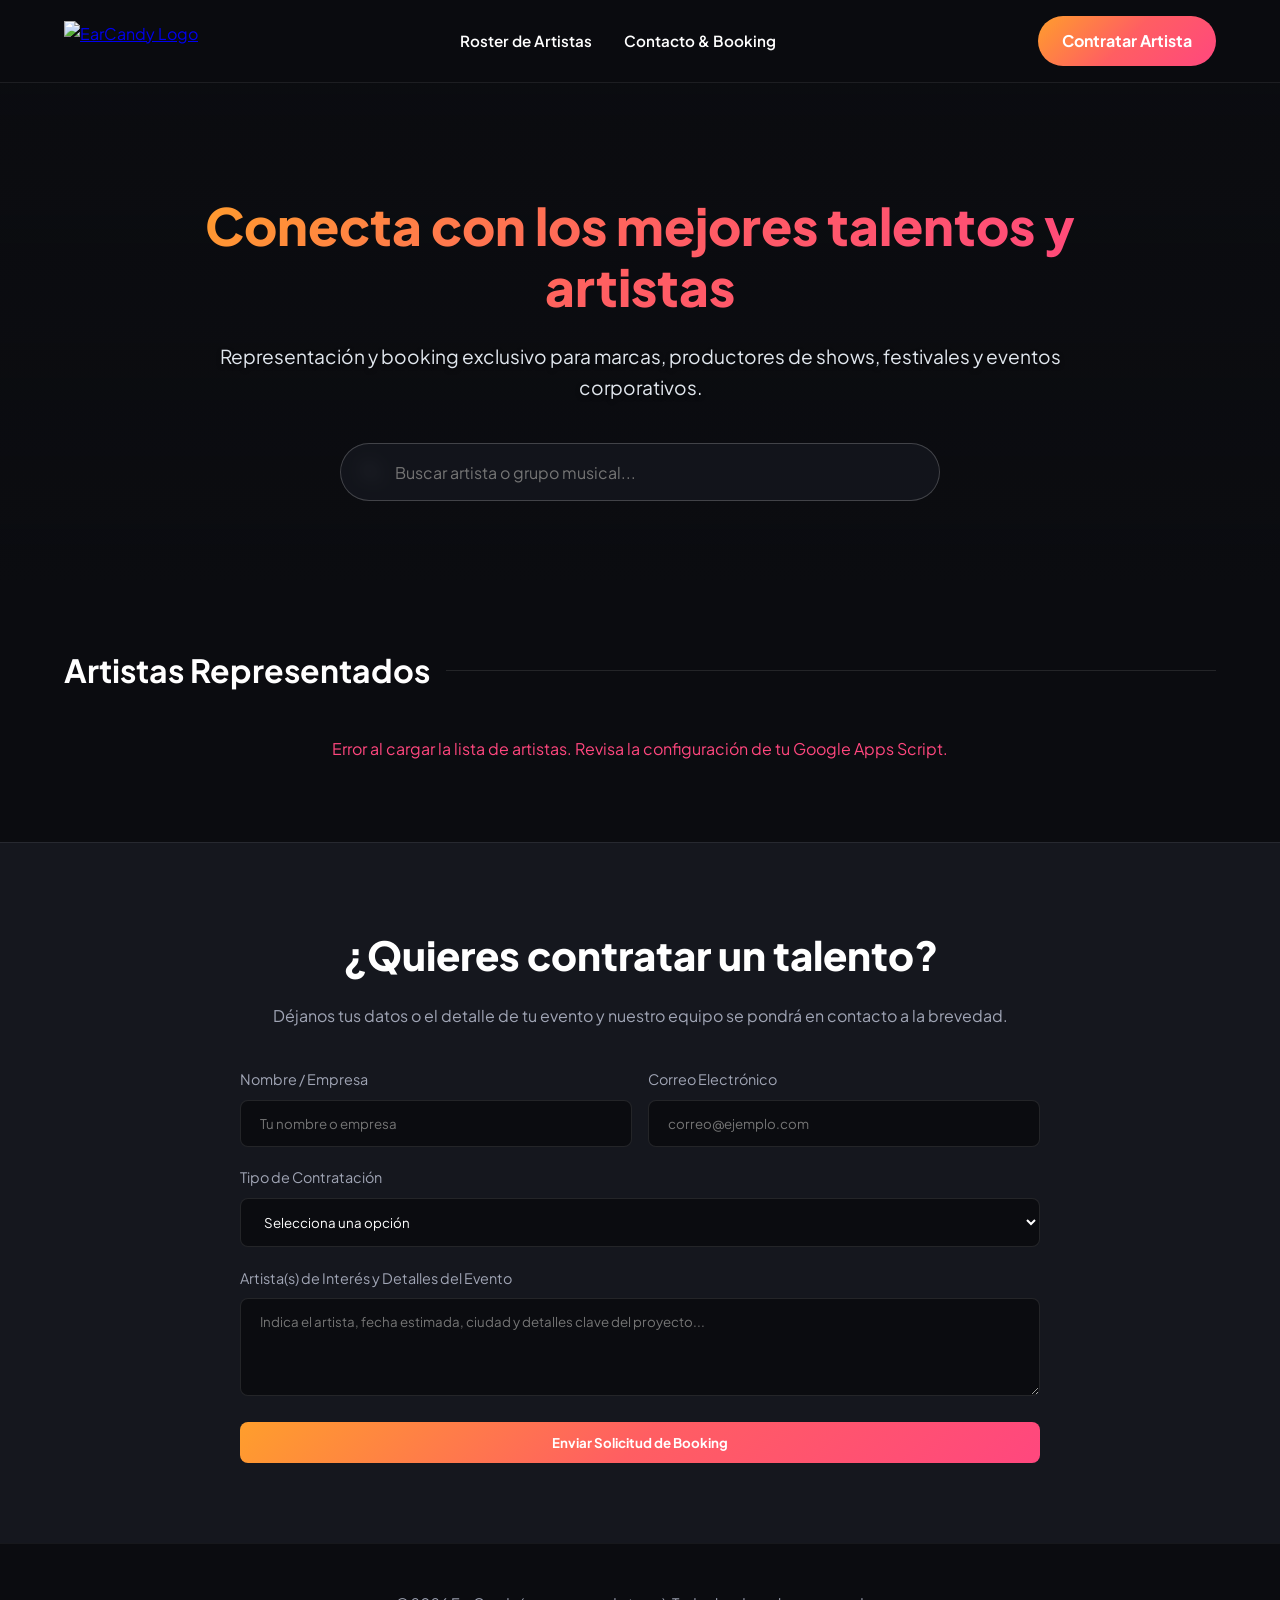
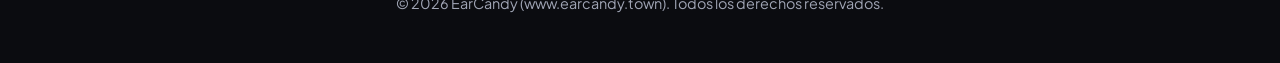
==== commit f1383d76: "Update and rename gemini-code-1793687137142.html to index.html" ====
--- a/index.html
+++ b/index.html
@@ -104,7 +104,7 @@
             box-shadow: 0 8px 20px rgba(255, 71, 126, 0.35);
         }
 
-        /* HERO SECTION CON FONDO ALINEADO AL TOP */
+        /* HERO SECTION */
         .hero-wrapper {
             position: relative;
             width: 100%;
@@ -141,7 +141,7 @@
             text-shadow: 0 2px 4px rgba(0,0,0,0.5);
         }
 
-        /* SEARCH & FILTER */
+        /* SEARCH CONTAINER */
         .search-container {
             max-width: 600px;
             margin: 0 auto;
@@ -204,58 +204,75 @@
             gap: 1.8rem;
         }
 
+        /* TARJETAS CON NOMBRE SUPERPUESTO */
         .artist-card {
             background: var(--bg-card);
             border-radius: 20px;
-            padding: 1.5rem;
+            overflow: hidden;
             border: 1px solid rgba(255, 255, 255, 0.06);
-            transition: transform 0.3s, background 0.3s, border-color 0.3s, box-shadow 0.3s;
+            transition: transform 0.3s, border-color 0.3s, box-shadow 0.3s;
+            position: relative;
+            height: 360px;
             display: flex;
             flex-direction: column;
-            align-items: center;
-            text-align: center;
+            justify-content: flex-end;
         }
 
         .artist-card:hover {
             transform: translateY(-6px);
-            background: var(--bg-card-hover);
             border-color: rgba(255, 126, 41, 0.5);
-            box-shadow: 0 10px 30px rgba(0,0,0,0.5);
+            box-shadow: 0 10px 30px rgba(0,0,0,0.6);
         }
 
         .artist-avatar {
-            width: 100px;
-            height: 100px;
-            border-radius: 50%;
-            margin-bottom: 1rem;
+            position: absolute;
+            top: 0;
+            left: 0;
+            width: 100%;
+            height: 100%;
             background: var(--gradient-accent);
             display: flex;
             align-items: center;
             justify-content: center;
-            font-size: 2rem;
+            font-size: 3.5rem;
             font-weight: 800;
             color: #fff;
-            box-shadow: 0 4px 15px rgba(255, 71, 126, 0.25);
             overflow: hidden;
-            border: 3px solid rgba(255,255,255,0.15);
-            position: relative;
+            z-index: 1;
         }
 
         .artist-avatar img {
             width: 100%;
             height: 100%;
             object-fit: cover;
+            transition: transform 0.4s ease;
+        }
+
+        .artist-card:hover .artist-avatar img {
+            transform: scale(1.06);
+        }
+
+        .artist-overlay {
+            position: absolute;
+            bottom: 0;
+            left: 0;
+            width: 100%;
+            height: 70%;
+            background: linear-gradient(180deg, rgba(11, 12, 16, 0) 0%, rgba(11, 12, 16, 0.85) 45%, rgba(11, 12, 16, 0.98) 100%);
+            z-index: 2;
+            display: flex;
+            flex-direction: column;
+            justify-content: flex-end;
+            padding: 1.5rem;
         }
 
         .artist-name {
-            font-size: 1.2rem;
-            font-weight: 700;
-            margin-bottom: 1.2rem;
+            font-size: 1.3rem;
+            font-weight: 800;
             color: var(--text-main);
-            min-height: 2.8rem;
-            display: flex;
-            align-items: center;
-            justify-content: center;
+            margin-bottom: 1rem;
+            text-shadow: 0 2px 6px rgba(0,0,0,0.8);
+            line-height: 1.2;
         }
 
         .artist-actions {
@@ -267,7 +284,8 @@
 
         .btn-instagram {
             color: #ff477e;
-            background: rgba(255, 71, 126, 0.12);
+            background: rgba(255, 71, 126, 0.18);
+            backdrop-filter: blur(6px);
             width: 42px;
             height: 42px;
             border-radius: 12px;
@@ -288,12 +306,13 @@
         .btn-book {
             flex: 1;
             text-align: center;
-            background: rgba(255, 255, 255, 0.08);
+            background: rgba(255, 255, 255, 0.15);
+            backdrop-filter: blur(6px);
             color: var(--text-main);
             padding: 0.65rem 1rem;
             border-radius: 12px;
             font-size: 0.9rem;
-            font-weight: 600;
+            font-weight: 700;
             text-decoration: none;
             transition: background 0.3s;
         }
@@ -353,7 +372,6 @@
             border-color: var(--accent-orange);
         }
 
-        /* FOOTER */
         footer {
             padding: 3rem 1.5rem;
             text-align: center;
@@ -384,7 +402,7 @@
         </div>
     </header>
 
-    <!-- HERO SECTION CON FONDO ALINEADO AL TOP -->
+    <!-- HERO SECTION -->
     <div class="hero-wrapper">
         <section class="hero">
             <h1>Conecta con los mejores talentos y artistas</h1>
@@ -401,7 +419,7 @@
     <section class="artists-section" id="artistas">
         <h2 class="section-title">Artistas Representados</h2>
         <div class="grid-artists" id="artistsGrid">
-            <!-- Cargado vía JavaScript -->
+            <p style="color: var(--text-muted); grid-column: 1/-1; text-align: center;">Cargando artistas desde Google Sheets...</p>
         </div>
     </section>
 
@@ -445,153 +463,12 @@
         <p>&copy; 2026 EarCandy (www.earcandy.town). Todos los derechos reservados.</p>
     </footer>
 
-    <!-- SCRIPT DE ARTISTAS CON ENLACES DE FOTOS DE COLUMNA C -->
+    <!-- SCRIPT CONECTADO A GOOGLE SHEETS -->
     <script>
-        const artistsData = [
-            { name: "6 Voltios", ig: "https://www.instagram.com/6voltiosperu/", photo: "https://instagram.flim39-1.fna.fbcdn.net/v/t51.2885-19/280540338_689503225460193_5982840574111537328_n.jpg?_nc_cat=109&_nc_map=urlgen_bucketless&ig_cache_key=GLK0uBDhNdN6GXMCALBYtr-NUQdTbkULAAAB0j-ccb7-5&ccb=7-5&_nc_sid=669407&efg=eyJ2ZW5jb2RlX3RhZyI6InByb2ZpbGVfcGljLnd3dy4xMDgwLkMzIn0%3D&_nc_ohc=lYGtqIT4iWoQ7kNvwGwGVLR&_nc_oc=AdqJR2ygxWVRIXODMtpTqg08GyPHmtHTMkv4QL3SyC1gmG8LNKFGVwj1V281vk-dtmrROHrv0P36ygy11YleHbtM&_nc_zt=24&_nc_ht=instagram.flim39-1.fna&_nc_ss=7b6a8&oh=00_AQSA6MiDz9OaVM-017ZxxolytNhDzKm05fadfL8lKXlQWw&oe=6AEF00B0" },
-            { name: "A.Chal", ig: "https://www.instagram.com/a.chal/", photo: "https://instagram.flim39-1.fna.fbcdn.net/v/t51.82787-19/655698623_18573014692027101_6171453687188730706_n.jpg?_nc_cat=110&_nc_map=urlgen_bucketless&ig_cache_key=GL8qFSfdWiD3DvxBAFKzqERuaKVVbmNDAQAB0j-ccb7-5&ccb=7-5&_nc_sid=669407&efg=eyJ2ZW5jb2RlX3RhZyI6InByb2ZpbGVfcGljLnd3dy4xMDgwLkMzIn0%3D&_nc_ohc=x1TGqNkqOKMQ7kNvwEhR1-0&_nc_oc=Ado4szXHFNSzTf43UIeEcalokiDvVYGXRwaTRwXkehQjOYY55HiNJgy22W232cZLZFo7fFWx7Tc0KuLptDS23dgI&_nc_zt=24&_nc_ht=instagram.flim39-1.fna&_nc_gid=0s1XpYR7afD8jllnSi7ieg&_nc_ss=7b6a8&oh=00_AQRQZ4ymhBdQuXuG4vuZJD3O00Sz7I6wiR9kf44MiflQiA&oe=6AEF06E5" },
-            { name: "Adägio", ig: "https://www.instagram.com/adagio_band_/", photo: "https://instagram.flim39-1.fna.fbcdn.net/v/t51.82787-19/848271030_17951681832325137_5835955778838443118_n.jpg?_nc_cat=107&_nc_map=urlgen_bucketless&ig_cache_key=GLaWjzIRkLyi9cY-AG60jVLcev1QbmNDAQAB0j-ccb7-5&ccb=7-5&_nc_sid=669407&efg=eyJ2ZW5jb2RlX3RhZyI6InByb2ZpbGVfcGljLnd3dy4xMDgwLkMzIn0%3D&_nc_ohc=1pVwaHK4wM0Q7kNvwFPw4af&_nc_oc=AdpaOlSnZh2stftE6veSupdUxlaQS02gzXGF5UGZhy-R8BMmeKvWuEmFMU2Rgy8YjrKzctP3Dv3mVakKo6gj9paG&_nc_zt=24&_nc_ht=instagram.flim39-1.fna&_nc_gid=bSbwbZeDmDX5llhmd01hCA&_nc_ss=7b6a8&oh=00_AQRg2tVnovi86Gx2MnPaqVwBJLMVSKIYceL_gMaiSxsl6g&oe=6AEF107D" },
-            { name: "Adammo", ig: "https://www.instagram.com/adammomusica/", photo: "https://instagram.flim39-1.fna.fbcdn.net/v/t51.82787-19/552346227_17892172800340500_8374568646945314482_n.jpg?_nc_cat=109&_nc_map=urlgen_bucketless&ig_cache_key=GHMi7CAUMgYc1pA-ALKWTGTQcTh0bmNDAQAB0j-ccb7-5&ccb=7-5&_nc_sid=669407&efg=eyJ2ZW5jb2RlX3RhZyI6InByb2ZpbGVfcGljLnd3dy44MTAuQzMifQ%3D%3D&_nc_ohc=Iw-g6mpgezwQ7kNvwEtK6R5&_nc_oc=AdrnzU8V3cLRnx2PAWMjnomBGcjujVAsGaw3YYgc-CnL5KXDdCicA9_ACPEfHUzGJoLdng6FiD31SwFXlc2jlBkc&_nc_zt=24&_nc_ht=instagram.flim39-1.fna&_nc_gid=226Yt2gQ-yE_WyWUhFHRnQ&_nc_ss=7b6a8&oh=00_AQRlHny7TAyGfUG0FBVWA-qswvLAftJKNUgKfp-Z6jc3EA&oe=6AEEFEDA" },
-            { name: "Adri Vainilla", ig: "https://www.instagram.com/adri.vainilla/", photo: "https://instagram.flim39-1.fna.fbcdn.net/v/t51.82787-19/851059272_18639135937035500_6451255990049252979_n.jpg?_nc_cat=102&_nc_map=urlgen_bucketless&ig_cache_key=GEgiujLsfHIEMjhCAHMm-4kkd4dZbmNDAQAB0j-ccb7-5&ccb=7-5&_nc_sid=669407&efg=eyJ2ZW5jb2RlX3RhZyI6InByb2ZpbGVfcGljLnd3dy4xMDgwLkMzIn0%3D&_nc_ohc=GPPbSA4o-PAQ7kNvwFpvlcX&_nc_oc=Adpl-1PjZmMjtM3OHufI5-iCR4fcE_HhglwLuY8G71cNytk0x0hTQe-bevuJwfwqmC5mMBxI4j4P8JkTZ7jNFgZ_&_nc_zt=24&_nc_ht=instagram.flim39-1.fna&_nc_gid=f9djqWPbsoEbYCX2sX6KXg&_nc_ss=7b6a8&oh=00_AQRWpcLkciH9pFtaYuIkeg9CeqSjh8Lu2xrGKHwblCPb2Q&oe=6AEF10BF" },
-            { name: "Adriana Campos-Salazar", ig: "https://www.instagram.com/adriana_campossalazar/", photo: "https://instagram.flim39-1.fna.fbcdn.net/v/t51.82787-19/670792543_18399715384145931_5236923472059609891_n.jpg?_nc_cat=1&ig_cache_key=GF97_ycLuHCTcV5BACOzBMQmSq1IbmNDAQAB0j-ccb7-5&ccb=7-5&_nc_sid=669407&efg=eyJ2ZW5jb2RlX3RhZyI6InByb2ZpbGVfcGljLnd3dy45MTMuQzMifQ%3D%3D&_nc_ohc=pG9WOYwrOyAQ7kNvwHC4P0a&_nc_oc=Adp-lajjUpEugZBAhD1GPBzlfFRFZajREEx15Jd3sTcJevhxkCAVGJR2v0UgtsYLv4k9rGqjNJVYp3DqcaNwwymd&_nc_zt=24&_nc_ht=instagram.flim39-1.fna&_nc_gid=Y3LeUt8mq2L_afM0OM-wHw&_nc_ss=7b6a8&oh=00_AQQiwry3afrX3Gk000wrXXdXw-Bs6pMbCA3htdHXbYbk2w&oe=6AEF2565" },
-            { name: "Adso", ig: "https://www.instagram.com/adso/", photo: "https://instagram.flim39-1.fna.fbcdn.net/v/t51.82787-19/792224038_18488510527100647_2641282482570983165_n.jpg?_nc_cat=100&_nc_map=urlgen_bucketless&ig_cache_key=GCZhOC-n1mTOM69BAP32Gn1suKckbmNDAQAB0j-ccb7-5&ccb=7-5&_nc_sid=669407&efg=eyJ2ZW5jb2RlX3RhZyI6InByb2ZpbGVfcGljLnd3dy4xMDgwLkMzIn0%3D&_nc_ohc=gNaYQ1BnmWgQ7kNvwFAmBCx&_nc_oc=Adqd4J1iaIJaAN3eehmo7l-LG5bbWJY_l-k1mjJnubPlhSkN032N69cN3i-60KJDsuD7AIMmywmAX1GRFYzoVDiD&_nc_zt=24&_nc_ht=instagram.flim39-1.fna&_nc_gid=AubrQtmipL3QBG9W-KI6gg&_nc_ss=7b6a8&oh=00_AQQBRnrYVki9X9vgP7WsQPs3pO9S9VplkaOzVfpUmiYgTA&oe=6AEF2851" },
-            { name: "Ale Cantelli", ig: "https://www.instagram.com/alecantelli/", photo: "https://instagram.flim39-1.fna.fbcdn.net/v/t51.82787-19/669983702_18582031180042756_7913845855218449505_n.jpg?_nc_cat=111&_nc_map=urlgen_bucketless&ig_cache_key=GNYj7ycEErFHQgRCAGE8fj-goNNtbmNDAQAB0j-ccb7-5&ccb=7-5&_nc_sid=669407&efg=eyJ2ZW5jb2RlX3RhZyI6InByb2ZpbGVfcGljLnd3dy4xMDgwLkMzIn0%3D&_nc_ohc=sQa9b2rk4wMQ7kNvwERLaQW&_nc_oc=AdrTkSgPc_MqmWUMtA7wz5P0fMCUG4RyYGH6Uus2pt_axtuvHREtgyR2N61v9xjkEVR3ksR86OydFviszZOpwRmr&_nc_zt=24&_nc_ht=instagram.flim39-1.fna&_nc_gid=rRud3HTQrsfSzebVNPdDCw&_nc_ss=7b6a8&oh=00_AQSESc_MDFaF1anouEqfZrD3HQR88It4oxRE5NFAYGbrsg&oe=6AEF18BD" },
-            { name: "Alex Kemp", ig: "https://www.instagram.com/alexkemp_oficial/", photo: "https://instagram.flim39-1.fna.fbcdn.net/v/t51.2885-19/260351137_362165715704091_2656741507651768416_n.jpg?_nc_cat=107&_nc_map=urlgen_bucketless&ig_cache_key=GKGkhA8bmdVGY0kBAGCQnj9TpN4kbkULAAAB0j-ccb7-5&ccb=7-5&_nc_sid=669407&efg=eyJ2ZW5jb2RlX3RhZyI6InByb2ZpbGVfcGljLnd3dy4xMDgwLkMzIn0%3D&_nc_ohc=rFylwQEyEPcQ7kNvwF4Ft9I&_nc_oc=AdrZi6-LUPIGSgEVxEpaR9VV_6tPZmN-UOB1xHgN3RYC6xIS09SlA_h4QndFcCmRbmXYO6_CquXiK1UUlO71BpH8&_nc_zt=24&_nc_ht=instagram.flim39-1.fna&_nc_ss=7b6a8&oh=00_AQSR8dz3Ikaw1rG76t5wHm7pvu9r_dG9EJdQgf9SVrCJsw&oe=6AEF1611" },
-            { name: "Aliados", ig: "https://www.instagram.com/aliadosalrock/", photo: "https://instagram.flim39-1.fna.fbcdn.net/v/t51.2885-19/313203052_652675059714200_8442849998177581291_n.jpg?_nc_cat=103&_nc_map=urlgen_bucketless&ig_cache_key=GGwZqxKYiBbBmlECAOs4SFlXByt1bkULAAAB0j-ccb7-5&ccb=7-5&_nc_sid=669407&efg=eyJ2ZW5jb2RlX3RhZyI6InByb2ZpbGVfcGljLnd3dy4zOTEuQzMifQ%3D%3D&_nc_ohc=cm1z_moj-M8Q7kNvwHArNSI&_nc_oc=Ado1QVDyOmnV2ODILTSxLQRqdXf6oh-qbcyG5Q6dBBdnc0VTf9PiZmogKpl4bHZx1cYPzS3PWe1WXMXQ_MPExcl7&_nc_zt=24&_nc_ht=instagram.flim39-1.fna&_nc_ss=7b6a8&oh=00_AQR1MkLmP34ZbCD7MDXfeQWrTPBX6Yh3wKWodA3dVcT4rA&oe=6AEF0DC7" },
-            { name: "Alunna", ig: "https://www.instagram.com/soyalunna/", photo: "https://instagram.flim39-1.fna.fbcdn.net/v/t51.82787-19/620475254_18555681244015421_1189635487743946524_n.jpg?_nc_cat=102&_nc_map=urlgen_bucketless&ig_cache_key=GHaz_yQ9ax01S_xBABwvLVMsb4IQbmNDAQAB0j-ccb7-5&ccb=7-5&_nc_sid=669407&efg=eyJ2ZW5jb2RlX3RhZyI6InByb2ZpbGVfcGljLnd3dy4xMDgwLkMzIn0%3D&_nc_ohc=G8gy4-l62gQQ7kNvwFOMP8g&_nc_oc=AdqpfgmnqPB--hxoIJF3-KyVLA5jEQE9B-xPTftPSGmuYWs_Zih4XioQAVbT9fMolbBbMMrZeB36-37VS5zzD2nz&_nc_zt=24&_nc_ht=instagram.flim39-1.fna&_nc_gid=bHAfcV9YLIzOCLVLxHw6tA&_nc_ss=7b6a8&oh=00_AQRqVCUTDD5XkBJysxmaOGhPyA-Bp0SPUr7k6jgmWm9gJw&oe=6AEF2C8B" },
-            { name: "Amen", ig: "https://www.instagram.com/amenrockperu/", photo: "https://instagram.flim39-1.fna.fbcdn.net/v/t51.2885-19/135802763_434154871110083_2236089460456764637_n.jpg?_nc_cat=105&_nc_map=urlgen_bucketless&ig_cache_key=GIsvGAjDud6O3IoBAN00hViELwgfbkULAAAB0j-ccb7-5&ccb=7-5&_nc_sid=669407&efg=eyJ2ZW5jb2RlX3RhZyI6InByb2ZpbGVfcGljLnd3dy41MDUuQzMifQ%3D%3D&_nc_ohc=eI9AGCSyTeoQ7kNvwF4sqde&_nc_oc=AdouMjJbLnBHSW1qR8--L1ZojUq6mI9toeUs7taiV1bTOY49PZiuECbPfeJx4LYAP" },
-            { name: "Amy Gutierrez", ig: "https://www.instagram.com/amygutierrezperu/", photo: "https://instagram.flim39-1.fna.fbcdn.net/v/t51.82787-19/824422112_18639831370041470_6468916441167135343_n.jpg?_nc_cat=111&_nc_map=urlgen_bucketless&ig_cache_key=GOCuIzF_CHzv0zhCAG_Cc706NcZZbmNDAQAB0j-ccb7-5&ccb=7-5&_nc_sid=669407&efg=eyJ2ZW5jb2RlX3RhZyI6InByb2ZpbGVfcGljLnd3dy4xMDgwLkMzIn0%3D&_nc_ohc=GNZcEwRuLnMQ7kNvwF7cZZh&_nc_oc=AdoZ26VNHEqOHOXRD5uk7ONc6oFs5BnOVyu34nIJd0RzlhQMAAnwuvnNOb3QBUF6" },
-            { name: "Anahi de Cárdenas", ig: "https://www.instagram.com/anahidec/", photo: "https://instagram.flim39-1.fna.fbcdn.net/v/t51.2885-19/454583797_746942257479273_5582104943520187991_n.jpg?_nc_cat=1&ig_cache_key=GPVlGBtpvuwLV6cCAFcGefHenndNbkULAAAB0j-ccb7-5&ccb=7-5&_nc_sid=669407&efg=eyJ2ZW5jb2RlX3RhZyI6InByb2ZpbGVfcGljLnd3dy4xMDgwLkMzIn0%3D&_nc_ohc=Hz8oCaljqbIQ7kNvwEw6lp8&_nc_oc=Adrj09U4G83MihEroAV42mBiwm03Gco2ZfvFFApkhtX__4ExjUZxckWaIlnNeU7GmYUwOCCxKvaDJkSyBcBKSxZX" },
-            { name: "Andrea Luna", ig: "https://www.instagram.com/andrealunaoficial/", photo: "https://instagram.flim39-1.fna.fbcdn.net/v/t51.82787-19/883256342_18353780812248969_2344663791648770309_n.jpg?_nc_cat=101&_nc_map=urlgen_bucketless&ig_cache_key=GBZspTSJd5mZqjRBAAUJ8sJL64kgbmNDAQAB0j-ccb7-5&ccb=7-5&_nc_sid=669407&efg=eyJ2ZW5jb2RlX3RhZyI6InByb2ZpbGVfcGljLnd3dy4xMDgwLkMzIn0%3D&_nc_ohc=tim7-PClS2YQ7kNvwH76GMO&_nc_oc=AdpMCMVB9vFH_6KTpM-3mwSb0jjTum4trB8o_T8u_jp8PrEt7yl4zwEbp_isjCEt" },
-            { name: "Andrea Martinez", ig: "https://www.instagram.com/andreaquemira/" },
-            { name: "Anna Carina", ig: "https://www.instagram.com/annacarina/" },
-            { name: "Antonio Cartagena", ig: "https://www.instagram.com/antoniocartagenaoficial/" },
-            { name: "Arantxa", ig: "https://www.instagram.com/arantxamusica_/" },
-            { name: "Arturo Pomar Jr.", ig: "https://www.instagram.com/arturopomaroficial/" },
-            { name: "Atina", ig: "https://www.instagram.com/atina_music/" },
-            { name: "Austin Palao", ig: "https://www.instagram.com/austinpalaoc/" },
-            { name: "Barúa", ig: "https://www.instagram.com/barua.pe/" },
-            { name: "Bastian", ig: "https://www.instagram.com/bastianstimman/" },
-            { name: "Bathul", ig: "https://www.instagram.com/bathul.pe/" },
-            { name: "Brando Gallesi", ig: "https://www.instagram.com/_brandogallesi/" },
-            { name: "BreakOut", ig: "https://www.instagram.com/breakout_bandd/" },
-            { name: "Brunella Torpoco", ig: "https://www.instagram.com/brunellatorpocooficial/" },
-            { name: "Bryan Mevi", ig: "https://www.instagram.com/bryanmevi/" },
-            { name: "Buraco", ig: "https://www.instagram.com/buracoband/" },
-            { name: "Caliope", ig: "https://www.instagram.com/caliopeoficial_/" },
-            { name: "Cantaritos de Oro", ig: "https://www.instagram.com/cantaritosdeoroofficial/" },
-            { name: "Cesar BK", ig: "https://www.instagram.com/cesarbkofficial/" },
-            { name: "Cesar Mancilla", ig: "https://www.instagram.com/cesarmancillaartista/" },
-            { name: "Charlie Parra Del Riego", ig: "https://www.instagram.com/charlieparradelriego/" },
-            { name: "Chechito", ig: "https://www.instagram.com/chechitoromerooficial/" },
-            { name: "Chris Soifer", ig: "https://www.instagram.com/christiannesoifer/" },
-            { name: "Ciane", ig: "https://www.instagram.com/cianesiverio/" },
-            { name: "Cielo Torres", ig: "https://www.instagram.com/cielitok/" },
-            { name: "Cint G", ig: "https://www.instagram.com/cint_gutierrez/" },
-            { name: "Contacto Esotérico", ig: "https://www.instagram.com/contactoesoterico/" },
-            { name: "Corazon Serrano", ig: "https://www.instagram.com/corazonserranoperu/" },
-            { name: "Cristina Luyo", ig: "https://www.instagram.com/cristina.luyo/" },
-            { name: "Daniela Darcourt", ig: "https://www.instagram.com/danieladarcourtoficial/" },
-            { name: "Daniela De Izcue", ig: "https://www.instagram.com/danieladeizcue/" },
-            { name: "Daniella Saettone", ig: "https://www.instagram.com/daniellasaettone/" },
-            { name: "Diana Salas", ig: "https://www.instagram.com/dianasalasmusica/" },
-            { name: "Diazepunk", ig: "https://www.instagram.com/losdiazepunk/" },
-            { name: "Diego Val", ig: "https://www.instagram.com/diegovaloficial/" },
-            { name: "Difonía", ig: "https://www.instagram.com/difoniaoficial/" },
-            { name: "DJ Bastian", ig: "https://www.instagram.com/djbastian.pe/" },
-            { name: "DJ Urbano", ig: "https://www.instagram.com/djurbano.peru/" },
-            { name: "DYA", ig: "https://www.instagram.com/dimelodya/" },
-            { name: "Erus Símera", ig: "https://www.instagram.com/erus.simera/" },
-            { name: "Estrella Torres", ig: "https://www.instagram.com/estrellajasmintorres/" },
-            { name: "Ezio Oliva", ig: "https://www.instagram.com/eziooliva/" },
-            { name: "Farik Grippa", ig: "https://www.instagram.com/farik.grippa/" },
-            { name: "Gabiboi", ig: "https://www.instagram.com/gabiboi__/" },
-            { name: "George F", ig: "https://www.instagram.com/georgef_oficial/" },
-            { name: "Gio Carreño", ig: "https://www.instagram.com/technorockera/" },
-            { name: "Gley Reñé", ig: "https://www.instagram.com/gley_cdlh/" },
-            { name: "Greccia", ig: "https://www.instagram.com/grecciamusic/" },
-            { name: "Greta Sant Rock", ig: "https://www.instagram.com/gretasantrock_oficial/" },
-            { name: "Gretel Sanabia", ig: "https://www.instagram.com/gretellsanabia/" },
-            { name: "Handa", ig: "https://www.instagram.com/handa.music/" },
-            { name: "Hermanos Yaipén", ig: "https://www.instagram.com/hermanosyaipen/" },
-            { name: "Iago Málaga", ig: "https://www.instagram.com/iagomalaga/" },
-            { name: "Jair Mendoza", ig: "https://www.instagram.com/jairmendozaoficial/" },
-            { name: "Jaze", ig: "https://www.instagram.com/jaze.oficial/" },
-            { name: "Jeffry Fischman", ig: "https://www.instagram.com/jeffry_fischman/" },
-            { name: "Jeyceu", ig: "https://www.instagram.com/jeyceu_x.x/" },
-            { name: "Jhovan Tomasevich", ig: "https://www.instagram.com/jhovantomas/" },
-            { name: "Jombriel", ig: "https://www.instagram.com/jombriel/" },
-            { name: "Jota Benz", ig: "https://www.instagram.com/jotabenz92" },
-            { name: "Julian Zucchi", ig: "https://www.instagram.com/julianzucchi/" },
-            { name: "Kalé", ig: "https://www.instagram.com/kaleoficial/" },
-            { name: "Kate Candela", ig: "https://www.instagram.com/katecandelaoficial/" },
-            { name: "Kendall", ig: "https://www.instagram.com/kendall.peru/" },
-            { name: "Kevin el Autorizado", ig: "https://www.instagram.com/kevinelautorizado/" },
-            { name: "La Mamba", ig: "https://www.instagram.com/mamba___one/" },
-            { name: "La Nueva Era", ig: "https://www.instagram.com/lne.pe/" },
-            { name: "LBD", ig: "https://www.instagram.com/salimymanolo/" },
-            { name: "Leslie Shaw", ig: "https://www.instagram.com/leslieshaw/" },
-            { name: "Líbido", ig: "https://www.instagram.com/libidooficial/" },
-            { name: "Lil Angello", ig: "https://www.instagram.com/lilangello.pe/" },
-            { name: "Lil Dracco", ig: "https://www.instagram.com/lil_dracco8/" },
-            { name: "Los Barraza", ig: "https://www.instagram.com/losbarrazaofficial/" },
-            { name: "Los Mendez", ig: "https://www.instagram.com/losmendez_oficial/" },
-            { name: "Los Santos", ig: "https://www.instagram.com/lossantos.pe/" },
-            { name: "Luciana Elice", ig: "https://www.instagram.com/lucianaelice/" },
-            { name: "Lucianeka", ig: "https://www.instagram.com/lucianitaysuche/" },
-            { name: "Mafer Portugal", ig: "https://www.instagram.com/maferportugalv/" },
-            { name: "Marie Cherry", ig: "https://www.instagram.com/mariecherrypop/" },
-            { name: "Mario Hart", ig: "https://www.instagram.com/mariohart/" },
-            { name: "Marisol", ig: "https://www.instagram.com/marisolylamagiadelnorte/" },
-            { name: "Mark Soifer", ig: "https://www.instagram.com/mark_soifer/" },
-            { name: "Mava Rö", ig: "https://www.instagram.com/mava.ro.oficial/" },
-            { name: "Mazzey", ig: "https://www.instagram.com/mazzeyoficial/" },
-            { name: "Micaela Salaverry", ig: "https://www.instagram.com/lamusicademica/" },
-            { name: "Micheille Soifer", ig: "https://www.instagram.com/micheillesoifer8/" },
-            { name: "Mig Melgar", ig: "https://www.instagram.com/migmelgar/" },
-            { name: "Milena Warthon", ig: "https://www.instagram.com/milenawarthon/" },
-            { name: "No Luck No Limit", ig: "https://www.instagram.com/nolucknolimit/" },
-            { name: "Orquesta Candela", ig: "https://www.instagram.com/orqcandelaoficial/" },
-            { name: "OverMind", ig: "https://www.instagram.com/overmind.peru/" },
-            { name: "Pamela Franco", ig: "https://www.instagram.com/pamelafrancoviera/" },
-            { name: "Patricio Suarez-Vertiz", ig: "https://www.instagram.com/patriciosuarezvertiz/" },
-            { name: "R3SET", ig: "https://www.instagram.com/r3setband/" },
-            { name: "Rabanes", ig: "https://www.instagram.com/losrabanes/" },
-            { name: "Rafaell Cocoa", ig: "https://www.instagram.com/rafaell.cocoa/" },
-            { name: "Renata Flores", ig: "https://www.instagram.com/renatafloresrivera/" },
-            { name: "Rich White", ig: "https://www.instagram.com/lilrichwhite/" },
-            { name: "Rio", ig: "https://www.instagram.com/riooficialmusic/" },
-            { name: "Rossana Fernandez-Maldonado", ig: "https://www.instagram.com/rossana.fm/" },
-            { name: "Roxie", ig: "https://www.instagram.com/roxiemusica/" },
-            { name: "Sander Alex", ig: "https://www.instagram.com/sanderalex1/" },
-            { name: "Santiago Cisneros", ig: "https://www.instagram.com/santiagocisneros/" },
-            { name: "Scarlet", ig: "https://www.instagram.com/scarletdcarpio/" },
-            { name: "Sergi", ig: "https://www.instagram.com/sergieljefe/" },
-            { name: "Sofia La Santa", ig: "https://www.instagram.com/_sofialasanta/" },
-            { name: "Söfy", ig: "https://www.instagram.com/sofy.popmusic/" },
-            { name: "Stringlight", ig: "https://www.instagram.com/stringlightofficial/" },
-            { name: "Suzette Labra", ig: "https://www.instagram.com/suzette.labra/" },
-            { name: "Thamara Gomez", ig: "https://www.instagram.com/thamara_gomez_oficial/" },
-            { name: "Tomás Suarez-Vertiz", ig: "https://www.instagram.com/tomassuarezvertizoficial/" },
-            { name: "Tommy Portugal", ig: "https://www.instagram.com/tommy_portugal/" },
-            { name: "Tourista", ig: "https://www.instagram.com/touristaoficial/" },
-            { name: "Varados", ig: "https://www.instagram.com/varadosmusic/" },
-            { name: "Vel", ig: "https://www.instagram.com/vel.banda/" },
-            { name: "Vernis Hernandez", ig: "https://www.instagram.com/vernishernandez/" },
-            { name: "Ves Tal Vez", ig: "https://www.instagram.com/vestalvez/" },
-            { name: "Volcano", ig: "https://www.instagram.com/volcano.rock.peru/" },
-            { name: "We The Lion", ig: "https://www.instagram.com/wethelionmusic/" },
-            { name: "Wendy Sulca", ig: "https://www.instagram.com/wensulca/" },
-            { name: "Wilmer Cartagena", ig: "https://www.instagram.com/wilmercartagenacantante/" },
-            { name: "Yahaira Plasencia", ig: "https://www.instagram.com/yahairaplasencia/" },
-            { name: "Yamal", ig: "https://www.instagram.com/yamaloficial/" },
-            { name: "Yamil Quiere Ser Artista", ig: "https://www.instagram.com/yamilquiereserartista/" },
-            { name: "Yely Rivera", ig: "https://www.instagram.com/yelyrivera_/" },
-            { name: "You Salsa", ig: "https://www.instagram.com/yousalsaorquesta/" },
-            { name: "Yubitza Hernandez", ig: "https://www.instagram.com/yubitzahernandezmusic/" },
-            { name: "Zen", ig: "https://www.instagram.com/zen.peru/" },
-            { name: "Zhara", ig: "https://www.instagram.com/zharamusica/" }
-        ];
+        // PEGA AQUÍ TU URL GENERADA EN APPS SCRIPT
+        const GOOGLE_SCRIPT_URL = "https://script.google.com/macros/s/AKfycbxnONvHzfRDvPPU3LCOV8XcH-v2UYW-nSm5K2pvTIUpqqbX4MCurlQ7ukkzxoZB1D9mWQ/exec";
+
+        let allArtists = [];
 
         function getInitials(name) {
             return name.split(' ').map(n => n[0]).slice(0, 2).join('');
@@ -603,7 +480,7 @@
             container.innerHTML = '';
             
             if (list.length === 0) {
-                container.innerHTML = `<p style="color: var(--text-muted); grid-column: 1/-1; text-align: center;">No se encontraron artistas con ese nombre.</p>`;
+                container.innerHTML = `<p style="color: var(--text-muted); grid-column: 1/-1; text-align: center;">No se encontraron artistas.</p>`;
                 return;
             }
 
@@ -612,7 +489,7 @@
                 card.className = 'artist-card';
 
                 const initials = getInitials(artist.name);
-                const avatarContent = artist.photo 
+                const avatarContent = (artist.photo && artist.photo.trim() !== '') 
                     ? `<img src="${artist.photo}" alt="${artist.name}" onerror="this.onerror=null; this.parentElement.innerHTML='${initials}';">`
                     : initials;
 
@@ -620,21 +497,35 @@
                     <div class="artist-avatar">
                         ${avatarContent}
                     </div>
-                    <div class="artist-name">${artist.name}</div>
-                    <div class="artist-actions">
-                        <a href="${artist.ig}" target="_blank" rel="noopener noreferrer" class="btn-instagram" title="Ver Instagram de ${artist.name}">
-                            <i class="fa-brands fa-instagram"></i>
-                        </a>
-                        <a href="#contacto" class="btn-book" onclick="preselectArtist('${artist.name}')">Contratar</a>
+                    <div class="artist-overlay">
+                        <div class="artist-name">${artist.name}</div>
+                        <div class="artist-actions">
+                            <a href="${artist.ig}" target="_blank" rel="noopener noreferrer" class="btn-instagram" title="Ver Instagram de ${artist.name}">
+                                <i class="fa-brands fa-instagram"></i>
+                            </a>
+                            <a href="#contacto" class="btn-book" onclick="preselectArtist('${artist.name}')">Contratar</a>
+                        </div>
                     </div>
                 `;
                 container.appendChild(card);
             });
         }
 
+        async function fetchArtistsFromSheet() {
+            try {
+                const response = await fetch(GOOGLE_SCRIPT_URL);
+                const data = await response.json();
+                allArtists = data;
+                renderArtists(allArtists);
+            } catch (error) {
+                console.error("Error al cargar datos desde Google Sheets:", error);
+                document.getElementById('artistsGrid').innerHTML = `<p style="color: var(--accent-pink); grid-column: 1/-1; text-align: center;">Error al cargar la lista de artistas. Revisa la configuración de tu Google Apps Script.</p>`;
+            }
+        }
+
         function filterArtists() {
             const query = document.getElementById('artistSearch').value.toLowerCase().trim();
-            const filtered = artistsData.filter(a => a.name.toLowerCase().includes(query));
+            const filtered = allArtists.filter(a => a.name.toLowerCase().includes(query));
             renderArtists(filtered);
         }
 
@@ -646,7 +537,7 @@
         }
 
         document.addEventListener('DOMContentLoaded', () => {
-            renderArtists(artistsData);
+            fetchArtistsFromSheet();
         });
     </script>
 </body>
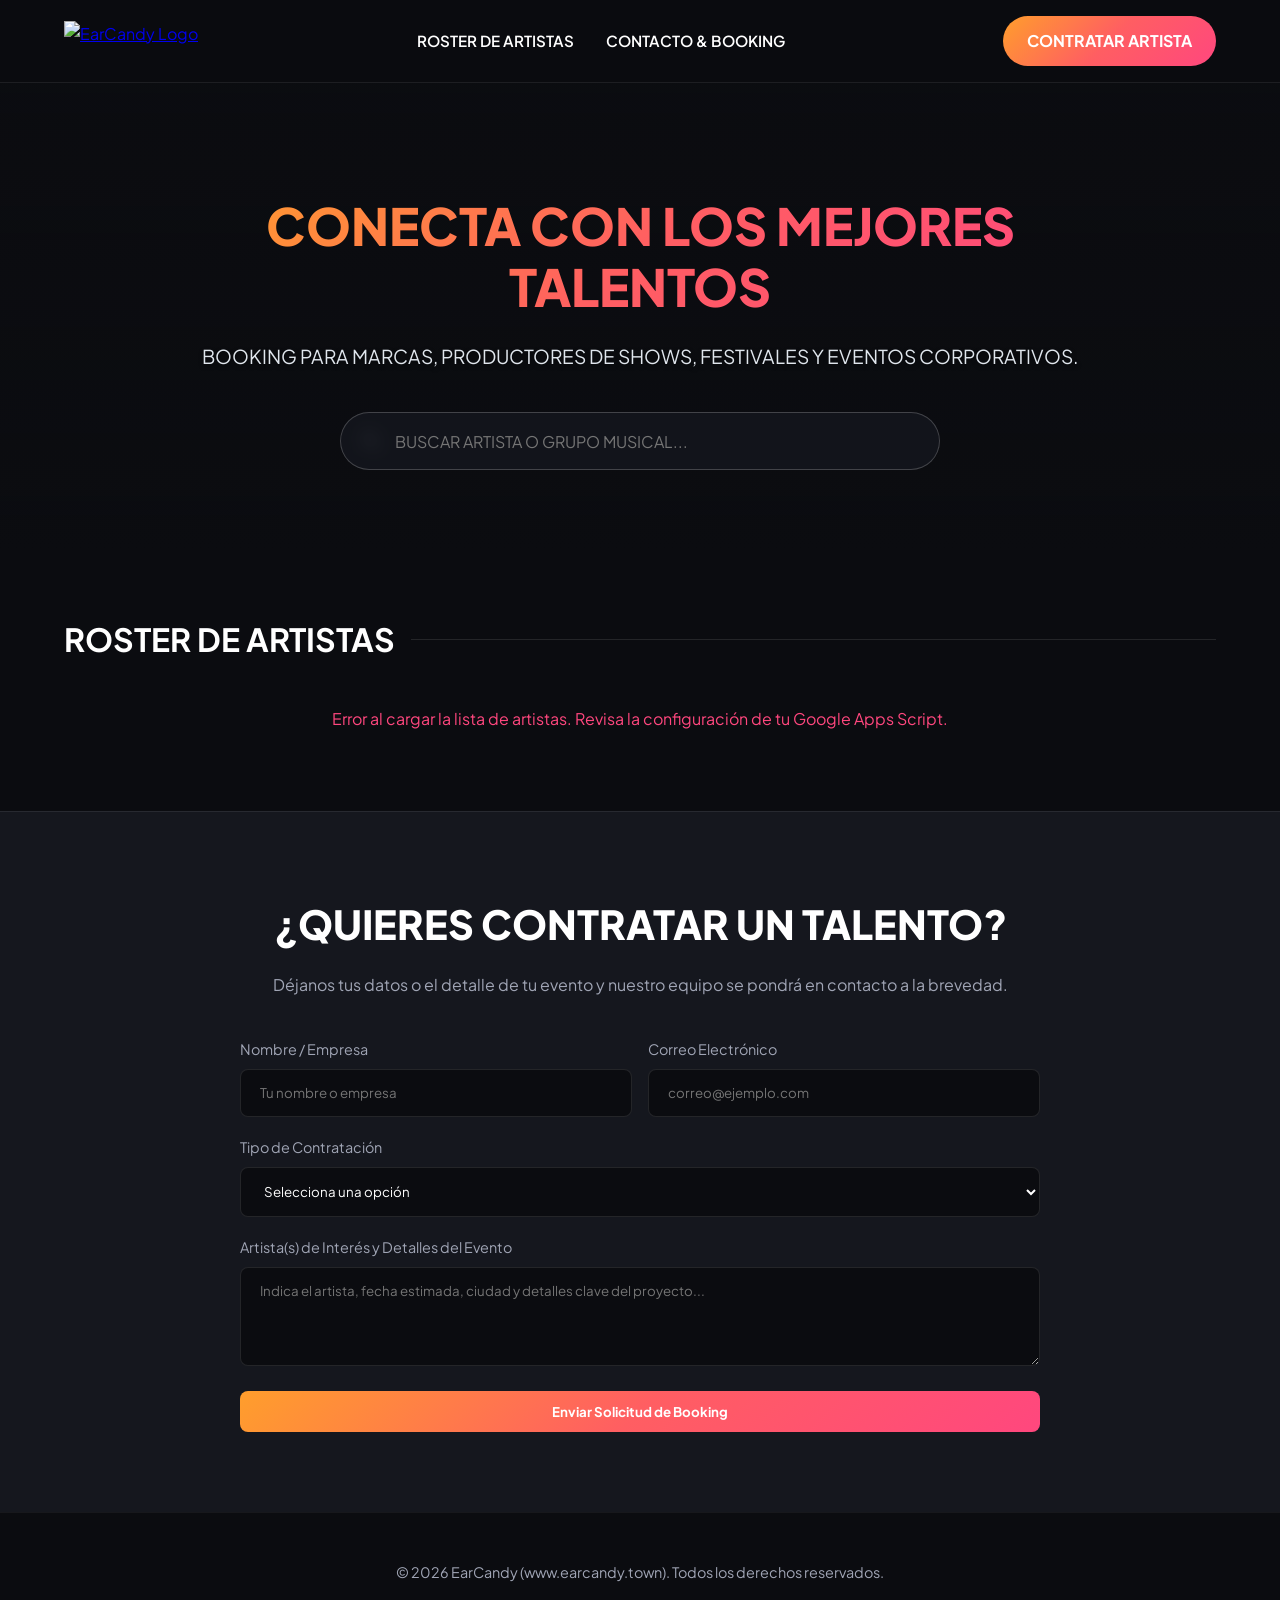
==== commit 2b5d5283: "Update index.html" ====
--- a/index.html
+++ b/index.html
@@ -3,7 +3,7 @@
 <head>
     <meta charset="UTF-8">
     <meta name="viewport" content="width=device-width, initial-scale=1.0">
-    <title>EarCandy - Booking & Representación Artística</title>
+    <title>EarCandy - Contrata Artistas</title>
     <meta name="description" content="Contratación directa de los mejores artistas, bandas y DJs para marcas, festivales y eventos.">
     
     <!-- Favicon -->
@@ -395,38 +395,38 @@
                 <img src="https://raw.githubusercontent.com/mcmelgar75/earcandytown/refs/heads/main/logowhite.png" alt="EarCandy Logo">
             </a>
             <ul class="nav-links">
-                <li><a href="#artistas">Roster de Artistas</a></li>
-                <li><a href="#contacto">Contacto & Booking</a></li>
+                <li><a href="#artistas">ROSTER DE ARTISTAS</a></li>
+                <li><a href="#contacto">CONTACTO & BOOKING</a></li>
             </ul>
-            <a href="#contacto" class="btn-primary">Contratar Artista</a>
+            <a href="#contacto" class="btn-primary">CONTRATAR ARTISTA</a>
         </div>
     </header>
 
     <!-- HERO SECTION -->
     <div class="hero-wrapper">
         <section class="hero">
-            <h1>Conecta con los mejores talentos y artistas</h1>
-            <p>Representación y booking exclusivo para marcas, productores de shows, festivales y eventos corporativos.</p>
+            <h1>CONECTA CON LOS MEJORES TALENTOS</h1>
+            <p>BOOKING PARA MARCAS, PRODUCTORES DE SHOWS, FESTIVALES Y EVENTOS CORPORATIVOS.</p>
             
             <div class="search-container">
                 <i class="fa-solid fa-magnifying-glass"></i>
-                <input type="text" id="artistSearch" placeholder="Buscar artista o grupo musical..." onkeyup="filterArtists()">
+                <input type="text" id="artistSearch" placeholder="BUSCAR ARTISTA O GRUPO MUSICAL..." onkeyup="filterArtists()">
             </div>
         </section>
     </div>
 
     <!-- ROSTER DE ARTISTAS -->
     <section class="artists-section" id="artistas">
-        <h2 class="section-title">Artistas Representados</h2>
+        <h2 class="section-title">ROSTER DE ARTISTAS</h2>
         <div class="grid-artists" id="artistsGrid">
-            <p style="color: var(--text-muted); grid-column: 1/-1; text-align: center;">Cargando artistas desde Google Sheets...</p>
+            <p style="color: var(--text-muted); grid-column: 1/-1; text-align: center;">CARGANDO ARTISTAS...</p>
         </div>
     </section>
 
     <!-- FORMULARIO DE CONTACTO -->
     <section class="contact-section" id="contacto">
         <div class="contact-container">
-            <h2>¿Quieres contratar un talento?</h2>
+            <h2>¿QUIERES CONTRATAR UN TALENTO?</h2>
             <p>Déjanos tus datos o el detalle de tu evento y nuestro equipo se pondrá en contacto a la brevedad.</p>
             
             <form action="https://formspree.io/f/xeqwepqv" method="POST">
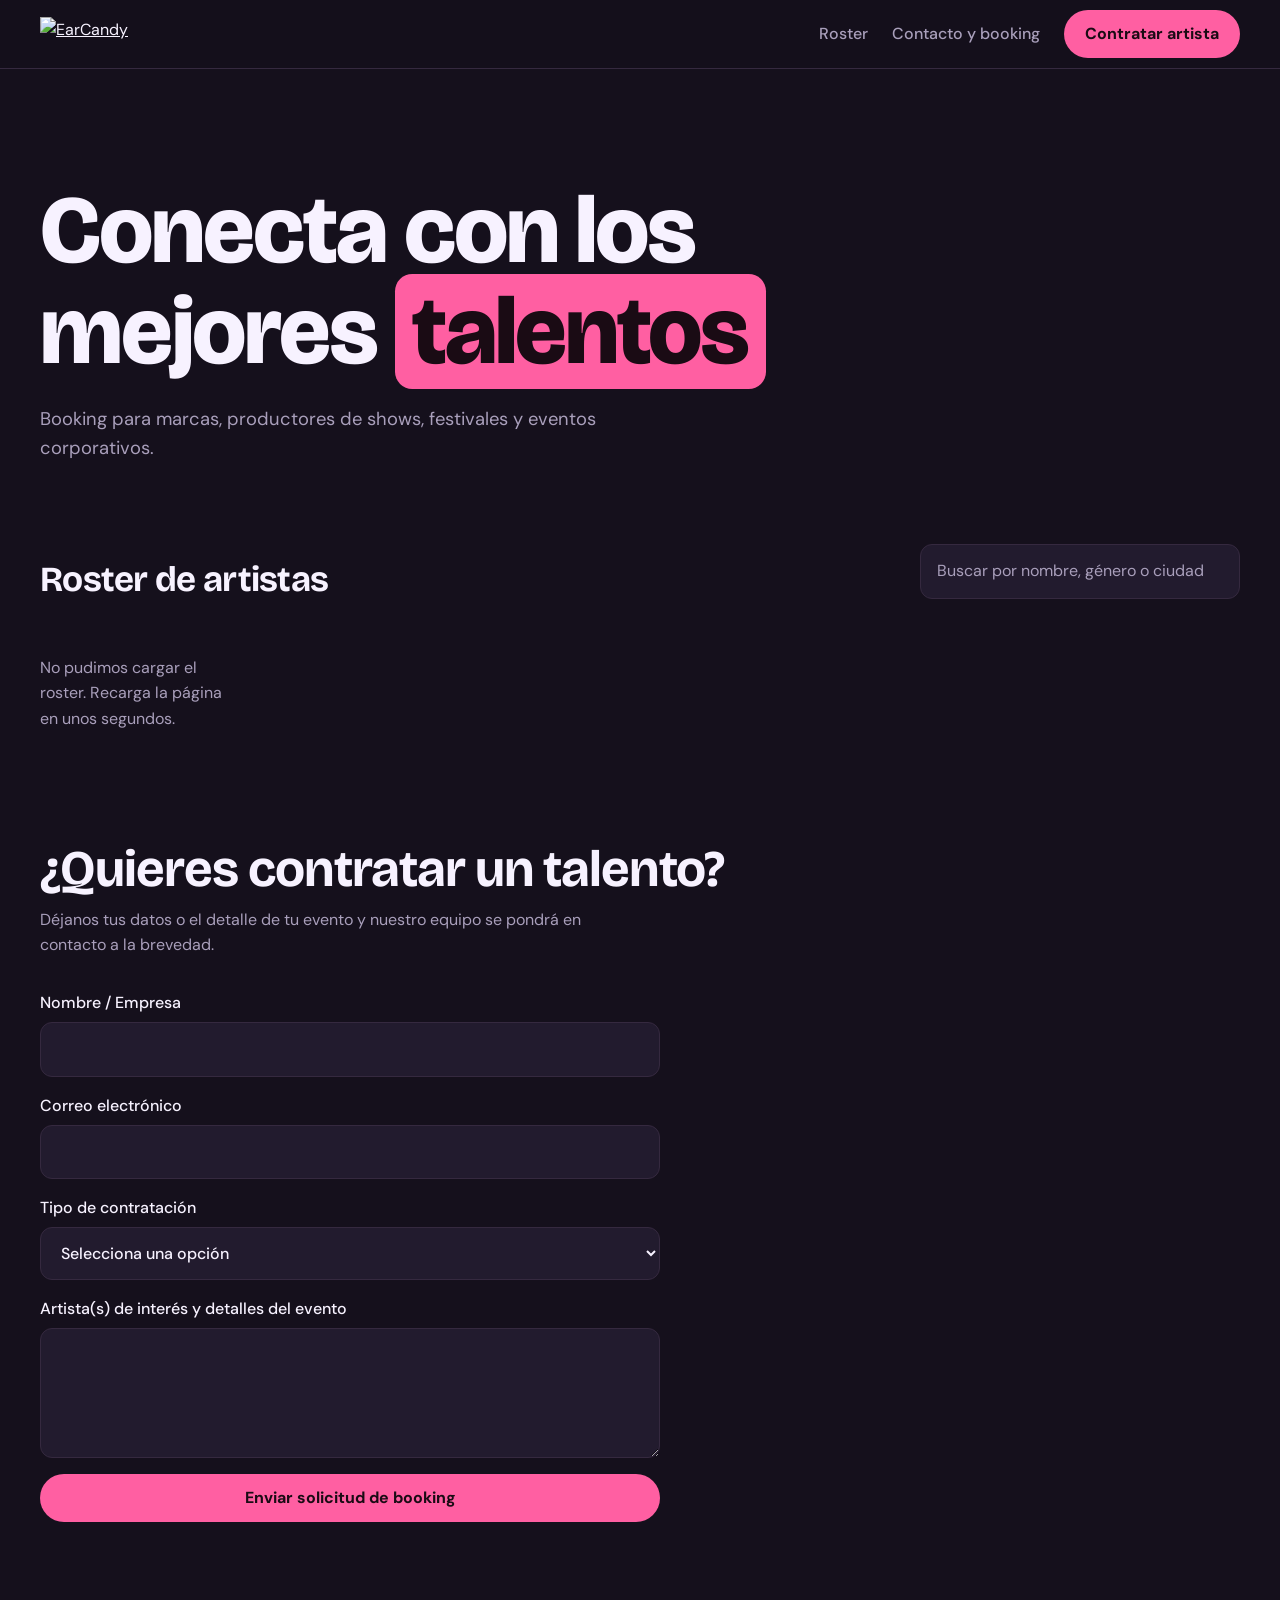
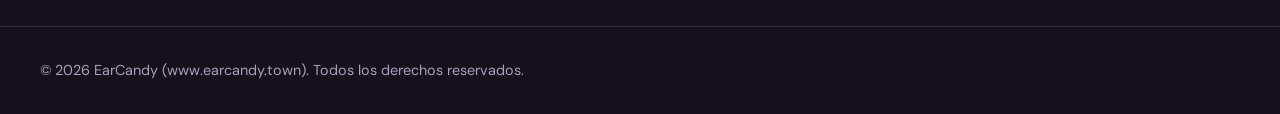
==== commit 7075a51b: "Add files via upload" ====
--- a/index.html
+++ b/index.html
@@ -1,544 +1,54 @@
 <!DOCTYPE html>
 <html lang="es">
 <head>
-    <meta charset="UTF-8">
-    <meta name="viewport" content="width=device-width, initial-scale=1.0">
-    <title>EarCandy - Contrata Artistas</title>
-    <meta name="description" content="Contratación directa de los mejores artistas, bandas y DJs para marcas, festivales y eventos.">
-    
-    <!-- Favicon -->
-    <link rel="icon" type="image/png" href="https://raw.githubusercontent.com/mcmelgar75/earcandytown/refs/heads/main/iso.png">
-    
-    <!-- Google Fonts & Font Awesome Icons -->
-    <link rel="preconnect" href="https://fonts.googleapis.com">
-    <link rel="preconnect" href="https://fonts.gstatic.com" crossorigin>
-    <link href="https://fonts.googleapis.com/css2?family=Plus+Jakarta+Sans:wght@300;400;600;700;800&display=swap" rel="stylesheet">
-    <link rel="stylesheet" href="https://cdnjs.cloudflare.com/ajax/libs/font-awesome/6.4.0/css/all.min.css">
-
-    <style>
-        :root {
-            --bg-main: #0b0c10;
-            --bg-card: #15171e;
-            --bg-card-hover: #1e222d;
-            --text-main: #ffffff;
-            --text-muted: #a0a5b5;
-            --accent-orange: #ff7e29;
-            --accent-pink: #ff477e;
-            --gradient-accent: linear-gradient(135deg, #ff9e2c 0%, #ff5e62 50%, #ff477e 100%);
-            --font-family: 'Plus Jakarta Sans', sans-serif;
-        }
-
-        * {
-            margin: 0;
-            padding: 0;
-            box-sizing: border-box;
-            font-family: var(--font-family);
-        }
-
-        body {
-            background-color: var(--bg-main);
-            color: var(--text-main);
-            line-height: 1.6;
-            overflow-x: hidden;
-        }
-
-        /* HEADER & NAV */
-        header {
-            position: sticky;
-            top: 0;
-            background: rgba(11, 12, 16, 0.92);
-            backdrop-filter: blur(12px);
-            z-index: 1000;
-            border-bottom: 1px solid rgba(255, 255, 255, 0.08);
-        }
-
-        .nav-container {
-            max-width: 1200px;
-            margin: 0 auto;
-            padding: 1rem 1.5rem;
-            display: flex;
-            justify-content: space-between;
-            align-items: center;
-        }
-
-        .logo img {
-            height: 40px;
-            width: auto;
-            display: block;
-        }
-
-        .nav-links {
-            display: flex;
-            gap: 2rem;
-            align-items: center;
-            list-style: none;
-        }
-
-        .nav-links a {
-            color: var(--text-main);
-            text-decoration: none;
-            font-weight: 600;
-            font-size: 0.95rem;
-            transition: color 0.3s;
-        }
-
-        .nav-links a:hover {
-            color: var(--accent-orange);
-        }
-
-        .btn-primary {
-            background: var(--gradient-accent);
-            color: #fff;
-            padding: 0.75rem 1.5rem;
-            border-radius: 50px;
-            text-decoration: none;
-            font-weight: 700;
-            transition: transform 0.2s, box-shadow 0.2s;
-            display: inline-block;
-            border: none;
-            cursor: pointer;
-        }
-
-        .btn-primary:hover {
-            transform: translateY(-2px);
-            box-shadow: 0 8px 20px rgba(255, 71, 126, 0.35);
-        }
-
-        /* HERO SECTION */
-        .hero-wrapper {
-            position: relative;
-            width: 100%;
-            background: linear-gradient(180deg, rgba(11, 12, 16, 0.7) 0%, rgba(11, 12, 16, 0.92) 80%, #0b0c10 100%), 
-                        url('https://raw.githubusercontent.com/mcmelgar75/earcandytown/refs/heads/main/hero.jpeg') top center / cover no-repeat;
-            padding: 7rem 1.5rem 5rem;
-            display: flex;
-            justify-content: center;
-            align-items: center;
-        }
-
-        .hero {
-            text-align: center;
-            max-width: 900px;
-            margin: 0 auto;
-            position: relative;
-            z-index: 2;
-        }
-
-        .hero h1 {
-            font-size: 3.2rem;
-            font-weight: 800;
-            line-height: 1.2;
-            margin-bottom: 1.5rem;
-            background: var(--gradient-accent);
-            -webkit-background-clip: text;
-            -webkit-text-fill-color: transparent;
-        }
-
-        .hero p {
-            font-size: 1.2rem;
-            color: #e0e6ed;
-            margin-bottom: 2.5rem;
-            text-shadow: 0 2px 4px rgba(0,0,0,0.5);
-        }
-
-        /* SEARCH CONTAINER */
-        .search-container {
-            max-width: 600px;
-            margin: 0 auto;
-            position: relative;
-        }
-
-        .search-container input {
-            width: 100%;
-            padding: 1.1rem 1.5rem 1.1rem 3.4rem;
-            border-radius: 50px;
-            border: 1px solid rgba(255, 255, 255, 0.2);
-            background: rgba(21, 23, 30, 0.85);
-            backdrop-filter: blur(8px);
-            color: var(--text-main);
-            font-size: 1rem;
-            outline: none;
-            transition: border-color 0.3s, box-shadow 0.3s;
-        }
-
-        .search-container input:focus {
-            border-color: var(--accent-orange);
-            box-shadow: 0 0 20px rgba(255, 126, 41, 0.3);
-        }
-
-        .search-container i {
-            position: absolute;
-            left: 1.4rem;
-            top: 50%;
-            transform: translateY(-50%);
-            color: var(--text-muted);
-            font-size: 1.1rem;
-        }
-
-        /* ARTISTS GRID */
-        .artists-section {
-            max-width: 1200px;
-            margin: 0 auto;
-            padding: 4rem 1.5rem 5rem;
-        }
-
-        .section-title {
-            font-size: 2rem;
-            font-weight: 700;
-            margin-bottom: 2.5rem;
-            display: flex;
-            align-items: center;
-            gap: 1rem;
-        }
-
-        .section-title::after {
-            content: '';
-            flex: 1;
-            height: 1px;
-            background: rgba(255, 255, 255, 0.1);
-        }
-
-        .grid-artists {
-            display: grid;
-            grid-template-columns: repeat(auto-fill, minmax(260px, 1fr));
-            gap: 1.8rem;
-        }
-
-        /* TARJETAS CON NOMBRE SUPERPUESTO */
-        .artist-card {
-            background: var(--bg-card);
-            border-radius: 20px;
-            overflow: hidden;
-            border: 1px solid rgba(255, 255, 255, 0.06);
-            transition: transform 0.3s, border-color 0.3s, box-shadow 0.3s;
-            position: relative;
-            height: 360px;
-            display: flex;
-            flex-direction: column;
-            justify-content: flex-end;
-        }
-
-        .artist-card:hover {
-            transform: translateY(-6px);
-            border-color: rgba(255, 126, 41, 0.5);
-            box-shadow: 0 10px 30px rgba(0,0,0,0.6);
-        }
-
-        .artist-avatar {
-            position: absolute;
-            top: 0;
-            left: 0;
-            width: 100%;
-            height: 100%;
-            background: var(--gradient-accent);
-            display: flex;
-            align-items: center;
-            justify-content: center;
-            font-size: 3.5rem;
-            font-weight: 800;
-            color: #fff;
-            overflow: hidden;
-            z-index: 1;
-        }
-
-        .artist-avatar img {
-            width: 100%;
-            height: 100%;
-            object-fit: cover;
-            transition: transform 0.4s ease;
-        }
-
-        .artist-card:hover .artist-avatar img {
-            transform: scale(1.06);
-        }
-
-        .artist-overlay {
-            position: absolute;
-            bottom: 0;
-            left: 0;
-            width: 100%;
-            height: 70%;
-            background: linear-gradient(180deg, rgba(11, 12, 16, 0) 0%, rgba(11, 12, 16, 0.85) 45%, rgba(11, 12, 16, 0.98) 100%);
-            z-index: 2;
-            display: flex;
-            flex-direction: column;
-            justify-content: flex-end;
-            padding: 1.5rem;
-        }
-
-        .artist-name {
-            font-size: 1.3rem;
-            font-weight: 800;
-            color: var(--text-main);
-            margin-bottom: 1rem;
-            text-shadow: 0 2px 6px rgba(0,0,0,0.8);
-            line-height: 1.2;
-        }
-
-        .artist-actions {
-            display: flex;
-            gap: 0.75rem;
-            width: 100%;
-            align-items: center;
-        }
-
-        .btn-instagram {
-            color: #ff477e;
-            background: rgba(255, 71, 126, 0.18);
-            backdrop-filter: blur(6px);
-            width: 42px;
-            height: 42px;
-            border-radius: 12px;
-            display: flex;
-            align-items: center;
-            justify-content: center;
-            text-decoration: none;
-            font-size: 1.2rem;
-            transition: background 0.3s, transform 0.2s, color 0.3s;
-        }
-
-        .btn-instagram:hover {
-            background: var(--gradient-accent);
-            color: #fff;
-            transform: scale(1.08);
-        }
-
-        .btn-book {
-            flex: 1;
-            text-align: center;
-            background: rgba(255, 255, 255, 0.15);
-            backdrop-filter: blur(6px);
-            color: var(--text-main);
-            padding: 0.65rem 1rem;
-            border-radius: 12px;
-            font-size: 0.9rem;
-            font-weight: 700;
-            text-decoration: none;
-            transition: background 0.3s;
-        }
-
-        .btn-book:hover {
-            background: var(--gradient-accent);
-            color: #fff;
-        }
-
-        /* CONTACT SECTION */
-        .contact-section {
-            background: var(--bg-card);
-            border-top: 1px solid rgba(255, 255, 255, 0.08);
-            padding: 5rem 1.5rem;
-        }
-
-        .contact-container {
-            max-width: 800px;
-            margin: 0 auto;
-            text-align: center;
-        }
-
-        .contact-container h2 {
-            font-size: 2.5rem;
-            font-weight: 800;
-            margin-bottom: 1rem;
-        }
-
-        .contact-container p {
-            color: var(--text-muted);
-            margin-bottom: 2.5rem;
-        }
-
-        .form-group {
-            margin-bottom: 1.2rem;
-            text-align: left;
-        }
-
-        .form-group label {
-            display: block;
-            margin-bottom: 0.5rem;
-            font-size: 0.9rem;
-            color: var(--text-muted);
-        }
-
-        .form-group input, .form-group textarea, .form-group select {
-            width: 100%;
-            padding: 0.9rem 1.2rem;
-            border-radius: 8px;
-            background: var(--bg-main);
-            border: 1px solid rgba(255, 255, 255, 0.1);
-            color: var(--text-main);
-            outline: none;
-        }
-
-        .form-group input:focus, .form-group textarea:focus, .form-group select:focus {
-            border-color: var(--accent-orange);
-        }
-
-        footer {
-            padding: 3rem 1.5rem;
-            text-align: center;
-            color: var(--text-muted);
-            font-size: 0.9rem;
-            border-top: 1px solid rgba(255, 255, 255, 0.05);
-        }
-
-        @media (max-width: 768px) {
-            .hero h1 { font-size: 2.3rem; }
-            .nav-links { display: none; }
-        }
-    </style>
+<meta charset="utf-8">
+<meta name="viewport" content="width=device-width, initial-scale=1">
+<title>EarCandy - Contrata Artistas</title>
+<meta name="description" content="Contratación directa de los mejores artistas, bandas y DJs para marcas, festivales y eventos.">
+<link rel="preconnect" href="https://fonts.googleapis.com"><link rel="preconnect" href="https://fonts.gstatic.com" crossorigin>
+<link href="https://fonts.googleapis.com/css2?family=Bricolage+Grotesque:opsz,wght@12..96,500;12..96,800&family=DM+Sans:wght@400;500;700&display=swap" rel="stylesheet">
+<link rel="stylesheet" href="style.css">
 </head>
 <body>
+<header class="top"><div class="wrap">
+<a href="index.html"><img src="https://raw.githubusercontent.com/mcmelgar75/earcandytown/refs/heads/main/logowhite.png" alt="EarCandy"></a>
+<nav><a href="index.html#artistas">Roster</a><a href="index.html#contacto">Contacto y booking</a></nav>
+<a class="btn" href="index.html#contacto">Contratar artista</a></div></header>
+<main>
+<section class="hero wrap">
+<h1>Conecta con los mejores <mark>talentos</mark></h1>
+<p>Booking para marcas, productores de shows, festivales y eventos corporativos.</p>
+</section>
 
-    <!-- NAV -->
-    <header>
-        <div class="nav-container">
-            <a href="#" class="logo">
-                <img src="https://raw.githubusercontent.com/mcmelgar75/earcandytown/refs/heads/main/logowhite.png" alt="EarCandy Logo">
-            </a>
-            <ul class="nav-links">
-                <li><a href="#artistas">ROSTER DE ARTISTAS</a></li>
-                <li><a href="#contacto">CONTACTO & BOOKING</a></li>
-            </ul>
-            <a href="#contacto" class="btn-primary">CONTRATAR ARTISTA</a>
-        </div>
-    </header>
+<section class="wrap" id="artistas">
+<div class="bar">
+<div><h2>Roster de artistas</h2><span id="count" aria-live="polite"></span></div>
+<input id="q" type="search" placeholder="Buscar por nombre, género o ciudad" aria-label="Buscar artista">
+</div>
+<div class="grid" id="grid"><p class="note">Cargando artistas…</p></div>
+</section>
 
-    <!-- HERO SECTION -->
-    <div class="hero-wrapper">
-        <section class="hero">
-            <h1>CONECTA CON LOS MEJORES TALENTOS</h1>
-            <p>BOOKING PARA MARCAS, PRODUCTORES DE SHOWS, FESTIVALES Y EVENTOS CORPORATIVOS.</p>
-            
-            <div class="search-container">
-                <i class="fa-solid fa-magnifying-glass"></i>
-                <input type="text" id="artistSearch" placeholder="BUSCAR ARTISTA O GRUPO MUSICAL..." onkeyup="filterArtists()">
-            </div>
-        </section>
-    </div>
-
-    <!-- ROSTER DE ARTISTAS -->
-    <section class="artists-section" id="artistas">
-        <h2 class="section-title">ROSTER DE ARTISTAS</h2>
-        <div class="grid-artists" id="artistsGrid">
-            <p style="color: var(--text-muted); grid-column: 1/-1; text-align: center;">CARGANDO ARTISTAS...</p>
-        </div>
-    </section>
-
-    <!-- FORMULARIO DE CONTACTO -->
-    <section class="contact-section" id="contacto">
-        <div class="contact-container">
-            <h2>¿QUIERES CONTRATAR UN TALENTO?</h2>
-            <p>Déjanos tus datos o el detalle de tu evento y nuestro equipo se pondrá en contacto a la brevedad.</p>
-            
-            <form action="https://formspree.io/f/xeqwepqv" method="POST">
-                <div style="display: grid; grid-template-columns: 1fr 1fr; gap: 1rem;" class="form-row">
-                    <div class="form-group">
-                        <label>Nombre / Empresa</label>
-                        <input type="text" name="nombre" required placeholder="Tu nombre o empresa">
-                    </div>
-                    <div class="form-group">
-                        <label>Correo Electrónico</label>
-                        <input type="email" name="email" required placeholder="correo@ejemplo.com">
-                    </div>
-                </div>
-                <div class="form-group">
-                    <label>Tipo de Contratación</label>
-                    <select name="tipo_cliente" required>
-                        <option value="">Selecciona una opción</option>
-                        <option value="Marca / Campaña">Marca / Campaña Publicitaria</option>
-                        <option value="Productor / Festival">Productora / Festival / Show</option>
-                        <option value="Evento Privado">Evento Privado / Corporativo</option>
-                    </select>
-                </div>
-                <div class="form-group">
-                    <label>Artista(s) de Interés y Detalles del Evento</label>
-                    <textarea name="mensaje" rows="4" required placeholder="Indica el artista, fecha estimada, ciudad y detalles clave del proyecto..."></textarea>
-                </div>
-                <button type="submit" class="btn-primary" style="width: 100%; border-radius: 8px;">Enviar Solicitud de Booking</button>
-            </form>
-        </div>
-    </section>
-
-    <!-- FOOTER -->
-    <footer>
-        <p>&copy; 2026 EarCandy (www.earcandy.town). Todos los derechos reservados.</p>
-    </footer>
-
-    <!-- SCRIPT CONECTADO A GOOGLE SHEETS -->
-    <script>
-        // PEGA AQUÍ TU URL GENERADA EN APPS SCRIPT
-        const GOOGLE_SCRIPT_URL = "https://script.google.com/macros/s/AKfycbxnONvHzfRDvPPU3LCOV8XcH-v2UYW-nSm5K2pvTIUpqqbX4MCurlQ7ukkzxoZB1D9mWQ/exec";
-
-        let allArtists = [];
-
-        function getInitials(name) {
-            return name.split(' ').map(n => n[0]).slice(0, 2).join('');
-        }
-
-        function renderArtists(list) {
-            const container = document.getElementById('artistsGrid');
-            if (!container) return;
-            container.innerHTML = '';
-            
-            if (list.length === 0) {
-                container.innerHTML = `<p style="color: var(--text-muted); grid-column: 1/-1; text-align: center;">No se encontraron artistas.</p>`;
-                return;
-            }
-
-            list.forEach(artist => {
-                const card = document.createElement('div');
-                card.className = 'artist-card';
-
-                const initials = getInitials(artist.name);
-                const avatarContent = (artist.photo && artist.photo.trim() !== '') 
-                    ? `<img src="${artist.photo}" alt="${artist.name}" onerror="this.onerror=null; this.parentElement.innerHTML='${initials}';">`
-                    : initials;
-
-                card.innerHTML = `
-                    <div class="artist-avatar">
-                        ${avatarContent}
-                    </div>
-                    <div class="artist-overlay">
-                        <div class="artist-name">${artist.name}</div>
-                        <div class="artist-actions">
-                            <a href="${artist.ig}" target="_blank" rel="noopener noreferrer" class="btn-instagram" title="Ver Instagram de ${artist.name}">
-                                <i class="fa-brands fa-instagram"></i>
-                            </a>
-                            <a href="#contacto" class="btn-book" onclick="preselectArtist('${artist.name}')">Contratar</a>
-                        </div>
-                    </div>
-                `;
-                container.appendChild(card);
-            });
-        }
-
-        async function fetchArtistsFromSheet() {
-            try {
-                const response = await fetch(GOOGLE_SCRIPT_URL);
-                const data = await response.json();
-                allArtists = data;
-                renderArtists(allArtists);
-            } catch (error) {
-                console.error("Error al cargar datos desde Google Sheets:", error);
-                document.getElementById('artistsGrid').innerHTML = `<p style="color: var(--accent-pink); grid-column: 1/-1; text-align: center;">Error al cargar la lista de artistas. Revisa la configuración de tu Google Apps Script.</p>`;
-            }
-        }
-
-        function filterArtists() {
-            const query = document.getElementById('artistSearch').value.toLowerCase().trim();
-            const filtered = allArtists.filter(a => a.name.toLowerCase().includes(query));
-            renderArtists(filtered);
-        }
-
-        function preselectArtist(artistName) {
-            const textarea = document.querySelector('textarea[name="mensaje"]');
-            if (textarea) {
-                textarea.value = `Hola EarCandy, estoy interesado en cotizar y contratar a ${artistName} para un evento.`;
-            }
-        }
-
-        document.addEventListener('DOMContentLoaded', () => {
-            fetchArtistsFromSheet();
-        });
-    </script>
+<section class="sec" id="contacto"><div class="wrap">
+<h2>¿Quieres contratar un talento?</h2>
+<p>Déjanos tus datos o el detalle de tu evento y nuestro equipo se pondrá en contacto a la brevedad.</p>
+<form id="booking">
+<label>Nombre / Empresa<input name="name" required autocomplete="organization"></label>
+<label>Correo electrónico<input name="email" type="email" required autocomplete="email"></label>
+<label>Tipo de contratación
+<select name="type" required>
+<option value="" disabled selected>Selecciona una opción</option>
+<option>Marca / Campaña publicitaria</option>
+<option>Productora / Festival / Show</option>
+<option>Evento privado / Corporativo</option>
+</select></label>
+<label>Artista(s) de interés y detalles del evento<textarea id="msg" name="message" required></textarea></label>
+<input class="hp" name="_gotcha" tabindex="-1" autocomplete="off" aria-hidden="true">
+<button class="btn" type="submit">Enviar solicitud de booking</button>
+<p id="status" role="status"></p>
+</form>
+</div></section>
+</main>
+<footer><div class="wrap">© 2026 EarCandy (www.earcandy.town). Todos los derechos reservados.</div></footer>
+<script src="app.js" defer></script>
 </body>
 </html>
--- a/style.css
+++ b/style.css
@@ -0,0 +1,64 @@
+:root{--bg:#15101c;--surface:#221b2e;--line:#35293f;--text:#f7f2ff;--muted:#a99fbb;--pink:#ff5fa2;--lemon:#ffe45c;--r:16px;color-scheme:dark}
+*{box-sizing:border-box;margin:0}
+@media(prefers-reduced-motion:no-preference){html{scroll-behavior:smooth}}
+html{scroll-padding-top:84px}
+body{background:var(--bg);color:var(--text);font:16px/1.6 "DM Sans",system-ui,sans-serif}
+h1,h2,h3{font-family:"Bricolage Grotesque","DM Sans",sans-serif;line-height:1.05;letter-spacing:-.02em}
+a{color:inherit}img{display:block;max-width:100%}
+:focus-visible{outline:3px solid var(--lemon);outline-offset:3px}
+.wrap{width:min(1200px,100% - 2.5rem);margin-inline:auto}
+.note{color:var(--muted);padding:2rem 0}
+
+.top{position:sticky;top:0;z-index:5;background:rgba(21,16,28,.9);backdrop-filter:blur(10px);border-bottom:1px solid var(--line)}
+.top .wrap{display:flex;align-items:center;gap:1.5rem;height:68px}
+.top img{height:34px;width:auto}
+.top nav{display:flex;gap:1.5rem;margin-left:auto;font-weight:500}
+.top nav a{text-decoration:none;color:var(--muted)}.top nav a:hover{color:var(--text)}
+.btn{display:inline-block;padding:.7rem 1.3rem;border-radius:99px;background:var(--pink);color:#1a0b14;font-weight:700;text-decoration:none;border:0;cursor:pointer;font:inherit;font-weight:700}
+.btn:hover{background:var(--lemon)}
+.btn.ghost{background:none;color:var(--text);border:1px solid var(--line);font-weight:500}
+.btn.ghost:hover{border-color:var(--pink);color:var(--pink);background:none}
+
+.hero{padding:clamp(3.5rem,9vw,7rem) 0 2.5rem}
+.hero h1{font-size:clamp(2.6rem,8vw,6rem);max-width:13ch;font-weight:800}
+.hero h1 mark{background:var(--pink);color:#1a0b14;padding:0 .18em;border-radius:.18em;box-decoration-break:clone}
+.hero p{max-width:46ch;margin-top:1.4rem;color:var(--muted);font-size:1.15rem}
+
+.bar{display:flex;flex-wrap:wrap;align-items:end;justify-content:space-between;gap:1rem;margin:2.5rem 0 1.5rem}
+.bar h2{font-size:2.2rem}.bar span{color:var(--muted);font-size:.95rem}
+input,select,textarea{width:100%;padding:.85rem 1rem;border-radius:12px;border:1px solid var(--line);background:var(--surface);color:var(--text);font:inherit}
+input::placeholder,textarea::placeholder{color:var(--muted)}
+#q{max-width:320px}
+
+.grid{display:grid;grid-template-columns:repeat(auto-fill,minmax(170px,1fr));gap:1.4rem 1.1rem}
+.card{text-decoration:none}
+.ph{aspect-ratio:1;border-radius:var(--r);overflow:hidden;background:linear-gradient(135deg,var(--pink),#6b3fa0)}
+.ph img{width:100%;height:100%;object-fit:cover;transition:transform .35s}
+.card:hover .ph img,.card:focus-visible .ph img{transform:scale(1.06)}
+.card h3{font-size:1.1rem;margin-top:.7rem}.card:hover h3{color:var(--pink)}
+.card p{color:var(--muted);font-size:.9rem;line-height:1.3}
+
+.sec{padding:5rem 0 4rem}
+.sec h2{font-size:clamp(2rem,5vw,3.2rem);margin-bottom:.6rem}
+.sec>.wrap>p{color:var(--muted);max-width:50ch}
+form{display:grid;gap:1rem;max-width:620px;margin-top:2rem}
+label{display:grid;gap:.4rem;font-weight:500}
+textarea{min-height:130px;resize:vertical}
+.hp{position:absolute;left:-9999px}
+#status{min-height:1.5em;color:var(--lemon)}
+
+.artist{display:grid;gap:2.5rem;padding:2.5rem 0 4rem}
+@media(min-width:800px){.artist{grid-template-columns:minmax(260px,420px) 1fr;gap:4rem}.artist .ph{position:sticky;top:96px}}
+.artist h1{font-size:clamp(2.4rem,6vw,4.5rem);font-weight:800}
+.chips{display:flex;flex-wrap:wrap;gap:.5rem;margin:1rem 0 1.5rem}
+.chips li{list-style:none;padding:.3rem .85rem;border-radius:99px;border:1px solid var(--line);color:var(--muted);font-size:.9rem}
+.bio p{max-width:62ch;margin-bottom:1rem;font-size:1.08rem}
+.links{display:flex;flex-wrap:wrap;gap:.7rem;margin:1.5rem 0}
+.artist h2{font-size:1.5rem;margin:2.2rem 0 .8rem}
+.artist ul.list{padding-left:1.2rem}.artist ul.list li{margin:.3rem 0}
+.video{aspect-ratio:16/9;border-radius:var(--r);overflow:hidden}.video iframe{width:100%;height:100%;border:0}
+.gal{display:grid;grid-template-columns:repeat(auto-fill,minmax(160px,1fr));gap:.8rem}
+.gal img{aspect-ratio:1;object-fit:cover;width:100%;border-radius:12px}
+.back{display:inline-block;margin-top:2rem;color:var(--muted);text-decoration:none}.back:hover{color:var(--text)}
+
+footer{border-top:1px solid var(--line);padding:2rem 0;color:var(--muted);font-size:.9rem}
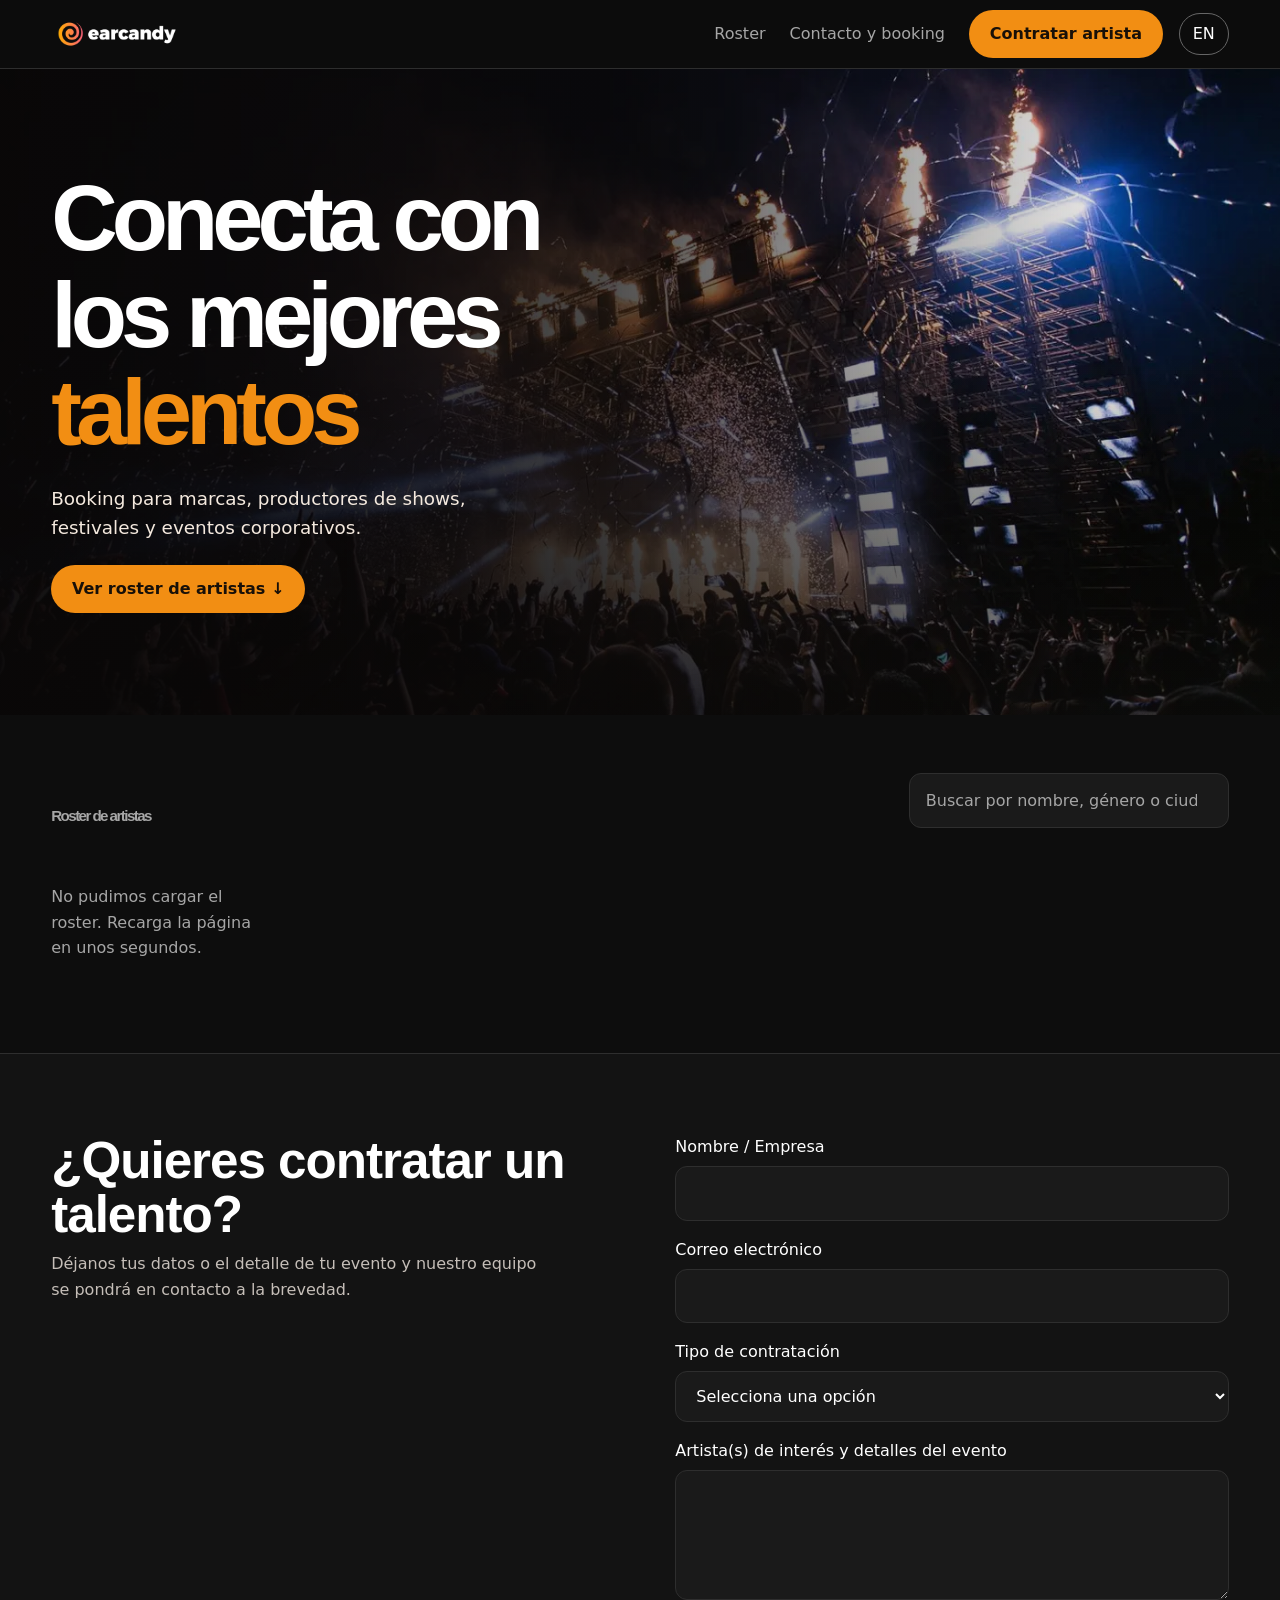
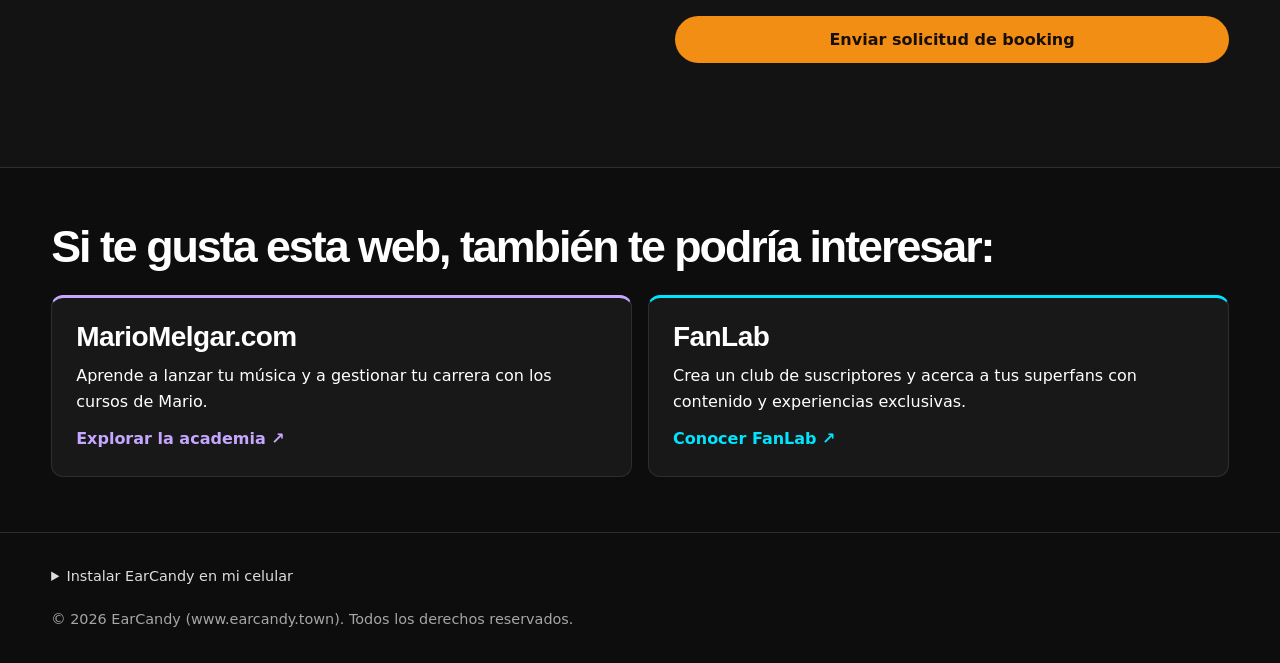
==== commit 63c43c21: "Rename index (7).html to index.html" ====
--- a/index.html
+++ b/index.html
@@ -5,50 +5,357 @@
 <meta name="viewport" content="width=device-width, initial-scale=1">
 <title>EarCandy - Contrata Artistas</title>
 <meta name="description" content="Contratación directa de los mejores artistas, bandas y DJs para marcas, festivales y eventos.">
-<link rel="preconnect" href="https://fonts.googleapis.com"><link rel="preconnect" href="https://fonts.gstatic.com" crossorigin>
-<link href="https://fonts.googleapis.com/css2?family=Bricolage+Grotesque:opsz,wght@12..96,500;12..96,800&family=DM+Sans:wght@400;500;700&display=swap" rel="stylesheet">
-<link rel="stylesheet" href="style.css">
-</head>
+<link rel="icon" href="[data-uri]"><link rel="apple-touch-icon" href="[data-uri]"><link rel="manifest" href="data:application/manifest+json,%7B%22name%22%3A%20%22EarCandy%20%5Cu00b7%20Booking%22%2C%20%22short_name%22%3A%20%22EarCandy%22%2C%20%22id%22%3A%20%22https%3A%2F%2Fwww.earcandy.town%2F%22%2C%20%22scope%22%3A%20%22https%3A%2F%2Fwww.earcandy.town%2F%22%2C%20%22start_url%22%3A%20%22https%3A%2F%2Fwww.earcandy.town%2F%22%2C%20%22display%22%3A%20%22standalone%22%2C%20%22theme_color%22%3A%20%22%230d0d0d%22%2C%20%22background_color%22%3A%20%22%230d0d0d%22%2C%20%22icons%22%3A%20%5B%7B%22src%22%3A%20%22data%3Aimage%2Fpng%3Bbase64%2CiVBORw0KGgoAAAANSUhEUgAAAMAAAADACAYAAABS3GwHAAA41klEQVR42u2dd5gcxZm43%2Bru2aAN0kpa5ZwllEASWSSDMBiwDRjb58Cd786%2B8x22f%2BeIIw4YzgFj43D2%2BTAYY0CATTAGkYWQkEASApTjCuW8q807M12%2FP6pnpyd3nA3aeh492gndU939fVVvffUFQYBNLkZHK5mMlLPBnIcUU0CMADkAKDdNEdEEEoTtoMTf9vfsrzXrtb0J2%2FcSr0Xm90yR4xiR571EH7TMY%2FMek94nbH0SWd7L9lrLf24z331y0Lesn%2BX4zfQ%2BpTwrcryX5doy%2Bp3nGhPHChEFWpEcR4h9SLEFU6xui8v1ZV9fuSPLk%2FbcRECCPzcutKsFLNIQp6GJGjTr5kjrYmUWYZC5HpLII%2BiFbrxweO4cyufo3FmUKOdxToW%2F0KAgCh9HoXuc474UHBRyKFbO51TgOTj9PWF7HZdgchRNewvMJcTl38TXVm3qMgWQvyXCEP19Zlx%2BRkNcSAnlmALiqH94ENBCDy%2FXsRL%2FDy%2FXCCmFD%2BFP%2B24h4Xc0ogtnA4In4c91Xxw8P0mA585xvZoATVMfRc2TwPOY2v%2FwteXPe50VPCmAfFR%2FL8ibEeICNCBmuzjp9sEUeshuhd%2FrQw565A9K%2BN2cOx%2FSeTm3k1nFifCLwtjjRtkTrw0NYqaJKZ4BbhNfW%2F5qqAog72MU%2FcR3EeJGNHRiTm%2BOcDEK9WFP98CeAEf%2BgvfFjUJm%2BZ6hQdRsB%2B3XmG23iq%2B%2FcSxwBZCPcDlC%2BwUlTKG9EBr0YU8f9gSEPYUW%2FcmFc0IR1mKa%2Fym%2BvuK1wBRAPqR9jgi3odGPqFsh7sOePuwJCHtkIQOKAF0D0zxBnJvE15fdX0i2tbyCD0I%2BLL5PCT8H%2BhElv2kwvTNuLQFQ%2BFin2ENXYI8L4Xd6r2S%2BsUrkHsukUxNtIWTzij1uqMCl8Ge7b4ljYyYIrQZd3CNvveDzvhSAh8X3iYhvYqZbdmwXLV3evFw252xreEcCSv4%2B5cWebK%2B9jvy4G%2Fmz2tQdrhXy3mMX9zxM7HE88he6Xrf33DKZSmGgi5%2FKWy%2F6vCcEkou1L1DCz4jjYEOpD3v6sKcLsSfXuTUBgg46%2BJT41sv3O1YA%2BSBXUqo9iqQs68jfZ%2B3pudaeMEf%2BsK09rhULtW9gUh81zStKvrl0ZUEFkI8wFqEtRWesYv7eau3pLiN%2Fn7XHlbXHzYyY6JOhQzT%2BFuUll4gvPns85xpAfgcNxO1EGKusPQ4EzbXwCx%2FCL3wIv%2BiGwl9oASjSrkdkXz9IJ%2BcWBWYVr8IvchgzfG5y5ZMxR%2Be2%2FR0zocSYQ2v02%2FkXwdP1a9DFDXT0WXv6rD3d3NrjSMZsf8ckaNpn5PcvPjerAsgn6Icuv4VAy7oR1CusPaKbWHscCH9RrD1%2BRv5uYO3JK2Np5zIl6KIMxLfldy40MmeADu06DHFGcqOrD3u6ztpTLOzxY%2B3p5tiTrU8xCZq4FEO7JEUB5GJKMPn35HF92NO7sceP8Pcg7Ek%2FTgK6piPFZ1NnAGGchSYWEOvDnlMDe3wIf0%2FCnmzHxSQgLpW3LppmQyB5LSUYeV2a%2B7CnD3sI0dQZFvakK6QESowKTHkNgCb%2FSAWSS4n3YU8f9hQReygS9mSbEaUEkyvkhz6kG9FyY2YEOYk4DnY33U7BAWEPIWGPk%2Bv1NPK7xB56APa4EjQXI78f7PEi%2FGD5tTGL2Y3jDM3kLEpEWequL6eGbw99vj3OZ%2FKQsAcv2ONV%2BBNoKUHTBiHlHEMXcn7q1OMQExxhD96Fv8uwx8XIj5tzOxSsHos9TjCvwH0LE3vSv68JiJnzDWBShrdnH%2FaEjD2F7lMf9gSOPVmtdUwzkGJEcoV8imFPwSm4D3t6DfZkCj8IMdJAiBrHmNDbsIc%2B7DmlsCf9WEmNAZQX3oDpw55eiz3SdtipgD2pz6%2BfgRSRPuzxgT2mBExlWUhYGHIKurD900BoVvYz0TXYU1KlXrY2qL5kM4b0JuzJfH6a4Un4TzXsSQi2jIO0hB0BwoBIP4hUQqRC%2FV9Spf42ypJCJQEzBrE26GiG9kaItkC0Wb2OtqvzIkHooOkqN6kQ4Qk%2FAmKtUDMOhs6EI1uh8RBokdR%2B9ybsyXLfDPej8ymCPVKCjIEZV6N1pBIqhkL1eBgwAQZMhOox0G8IlA6A0mowyi3hKdDMmBL%2B9pPQegKaD0F9HZzYBSfqoGEPtB5XCoOmFE3TSA3fCID5zTgc2QZtTTBlEbQ3wbYX1Gu9pJdij0jBPiEfKpW9EnukB%2BwxTTCt3C%2BRSug%2FAWpPh2HzYNB0qB4LJdWE2sy4Ev4Tu%2BDIBti%2FFg5thKaDEI%2Bq2UEYmbjixdqT%2BI5pqvNOvQzGnw8bn4adr9pmo16EPYn3hAApDygFKHYAe5dkb8hxLmmqEVkCZQNhyOkw%2BiIYfq4a6Y1yury1noDDG2D3Mti9Ao7vUsqgR5SQ%2BhH%2BlKipDhg8GS74HLTWw6u%2FgYYDYJSSmYI%2B6AB2txklHBybr09CgOSAkA%2BWSecC6nbk9yqghB%2FAbsbUaF9SDbVnwPgrYPTF0H883bp1tKhZYeszULfM4nbDWs4FkLokHoNIOVzwnzBxIbzya9j8rIViureByk0Auyfs8SBjQkA8RQFOBeyxHrA0oWoMjH8fTPwA1M52xu7drTXsha1LYOPjcGyHEtJOu4YPQZMmxOMw51q4%2BAuw5QV4%2BZfQfNyaDXoi9qTLjABTJhTgFMCeuMX2A0%2BDaR%2BDiVdDeS29orU3wpZnYN0DcHiL4nbN8JkTSCrr1Liz4ZpboaUenrkV9r6lFshC9DzsSVkECzA5IOSD5bLo2FPMvD2mNeIPmg0z%2FxkmXKUWuL2xtTfCxidg7f1wvA70Upt9H28CGm2HIVPgA7dD9TB44Q5Y95jCoc5Zs4dgT3o26U4F6I3YIyXEO6D%2FRJj9bzD5%2Bt4r%2BOmt6TCsuR%2FefhjaGpUieLHFS9viuGY0fOA2GDYdXv8zLP0fdX%2BF0XOwx%2F6eSCDQA%2BWyd2EP6sGUVMG0Tyrh7zeUU7IdXA%2FLfgl1K6y9BN3DHoJIImTlEKUEo2bDlpfhmduh%2BYRtz6CbY0%2BmQhwQ8oF%2Bstdgj7Ts%2BMPPhwU3w7AzOeVbvAPWPQwrfw8tx9Vs4DV1SSwGVUPguv%2BG4afBnrfgiVugfj8YJd0fe%2BznFpq1D5BQAF8B7N0Ae8wOiPSHOf8Bsz4NRr8%2B4be3Q5vhxR%2FDu6utRazmXPjt34l3QP9R8KGfQO1EOLQNHvsWHK3LsXvcjbDHfpy1Eabfcn3JLZk%2BEz0oRTkSYu0weA5c%2FCvF%2BlqkT%2BDTW%2BVgtdNrRuHAesv3SMd1ALtmQHO9Gv0nnQeDxsK4BfDuWmg8mjTDdpFvT37ht32u%2FKya9FuuK7klUOwpZpZm01SuA1M%2FAhf9Emqm9Al6vqZHYPy5UD0c9rypNtU0Hdc7vJoOjUfg8HaYeiFUD4Gx86BuDTQfszbMuiH2pG%2BEIZo079hTIH9omHl7pFAbWloJnPUduPDnUD64T8CdtplXw7U%2FhZoxysLjJGlVet4eoxR2vQHP3qkGocHj4IPfg%2F4j1LPpfL5ehV%2FgKUet4zgO9T2txzE%2FQvF%2B2SCFPHM%2B2zN3cbu6jTodPvRzGDFLIaSXvD1GKbz9FKx6QL01dDJc823oN8Dyou1m2JOlD5p77MEH9gQg%2FLF2qBoPi%2B5Vrgx9zXurGaNmgvFnW67XhQaqLMKnGbDsbtixSn00Zg5c%2BRW1IDZNPLs0B2HqzOq6n3o9Wo%2FCnlgbDJwBl98LQ%2Bf3CXBQi%2BP33waTLrQCc1ymKxSaOm7Jz%2BDkYfX2tAvhon%2B1FEB2O%2Byxz2Zaj8GeeBsMnguL%2Fgg10%2FoEN8hW3h%2Bu%2Fh5MPN%2FCoTzYk%2B35aRFlBn3hN5Z1CTjrwzD3KmuN0Z2wR6T0Qcj7q6RvAQ3b2pMwc176fyoopTs2M6p86JsOQtMhaDkCLSegoxGibRBvV7uxRqkKoywbAP0GQcUQqBoGFYOhpItdNVpOwF9vVtYcozT%2FyJ9tEIzH4eqbYc6V6nVrIzzwFdizPosXaZGsPXmPlQdsCtBNN7ni7WrEX3SP8uvpLi3WDvU74eBbcOhtOLYdTu5XAh9rU8KQdQSVqa91SyH6DVLxubUzYORcGDwVKgYV%2F7pOHoKHvwSHtqT6EDnZPTbjyiT6yV%2FCgGHqowNb4f4vKWXojC5zqVh%2BcizlkmshQJoJBeiu2NMBlaNh0X0waEY3EPo2OPQW7HoR9q5UcbztTdbWum6L29UKTN9pI6GUlvOelaFYj0DlMBg2S4UojjkLqkcU7zoP74DF%2F6WYXo%2B48%2B2JtsHpV8M1NyfPt%2FoxeOpn6lzkOdbXyC%2FyLHiznLszJPL%2BatktsSceUyGKl%2F0Bhp3VtYJ%2Fcg9sexq2%2Fx2OblGKoBkFYnP9ZG9ALSDjcfWgKgbDqPkw7Qrlnx8pgpvHjtfgL99QDJ%2FPpTpj0SrVAPCR22Ci5YtlxuHR78GGl9JQqMjYYz%2B30MA0Dwj5p2rZ7bBHxkErhYt%2FDeOv7DrBP7YF1v8Ztj%2BjXIyFDrqRHOFd%2Bbr4CGCXphoQhAG1U2DmNTD9Cug3MNzrf%2F0heO5Oa%2BQWzq83GoUxs%2BDjd0DEEvj6Q3DvF6D%2BoINZJSTssd%2F%2FTl%2Bga0tv6Xa%2BPTKudninfqRrBL%2B%2BDlb%2BDJbfCntWWgHoJZbbgObMtBuU8CeSaGmGGrWajqiMDdteVooxeGKaO3KAbcQMqD8ABzbbZjsHVhpNV4JeMxyGW%2B4pZZVQNQg2LyM1QVgxrD1ZfqfTF%2BjaslvyCmixK7DH22HGp2D%2BV22JoYrUOppg3d3w8jdhz3IlYFpJauST40EhjES1wgp3jCiL087lULdSzQSDQgjmFwJGzVSbXE3Hk%2FEEjuKKJRzfD7Pek8Se2nHqvX1bbOuBImJPSkSYBkhLAZwELAS5yZXr3PF2GLEQLrzTZoEoUtv7Gjz3Zdj0iLLw6CVkJKLKquxhCX8BQRPWrNB4GLa8CA37YNgMKK0I9r6U9IOBo2CTNePkXeDbR1hNeYdWD4GR05MKNWwybH4V2putcxURe%2Bzf7XSG812QzgP2ZM2xGYOKEXDe7cUNXYy1wco74Ml%2FgUPr1Gil6Q4L0oWIPQUVy3pfswJR3n4MHvx32LUy%2BHs04SyY9wGIRZ0Jf%2Bcoq8PqJ6GtOfn1mmFw%2FkchbhYfe7IU%2BtPyCmVB7AmA%2BaX1ZaHBWd%2BGmqnFZf2nPg2v%2F0JtZCVYumCKcro4P39aH4RQCbyO7Ya%2FfgVWPxD8vTrvk1A7PtPJLd8Or27A4V2w6ZXUc51%2BBYydlapQvn17PJS7NTOc4QjPtyefe228A6Z%2BFCZdV0TkWQ5P3Ai7X7ElsgV35V%2FDwB68ZW%2BQKK6OtsMLP4MX70ymggmi9RsAC%2F8paahw7NUpYO3fU%2FsSKYULPpa0BgXi25PLopgfqbQuxZ6Evb9mGsz%2FWvGEf%2FOj8Pd%2FV0lojbI8Fqluij35%2BqTpCj1W3gdL%2FlvZ8YNqMy6CCWeq2GCnvj2aoRa9u99JPdek%2BTD1bGsWKCL2pJ1b6zrssQ7QDFjw9eIlqVr3e3jxZuhoTTUf9jTsKaSQeqnK3%2FPsj4KbCTQDFn5SpU60u3Tkc2kWmvr9t55Nk18Nzr0BSspx5jEaEPak9VPrMuxJOLlN%2BiCMe29xhH%2F1r2D57VaZTN2B8PcA7MkmeAkrh1EKbz4OL%2F0qe%2BEOL230LJhxcVKpnLg0awZsXwMNh1PPNWYGTDs3OQsUCXvssql1CfYg1GKqYjic8UWyV00PuK39nbL22JO8yl6CPZD7Pusl8PoD8MZDwd3Ls2%2BA0irL37%2FAs0%2F4STUeg22vZznXB9SMYsqiYY%2F9GWjFxx6SZs%2BZn4HqceEL%2F4Y%2Fw8ofp6Xzy%2FPAioU9BdOEuMCeDGUmmQNTM2Dpb2HnqmDu59CJMP1CtRZwMpMl2qYVyXiBRBs1HSbOs2aUImCPTEegYmNPQvgHngbTPxG%2B8O96HpbdmuTRvCN%2FyNiTSN6V8P50bFP3UJwiI2qrDZbcoTbOgmgL3g9lFcm1QKFILi0Ce7fA8QNpMipgwZWWRUiGjz1p91vLWfsrDOzpHP0lzP6MKisUZju6CV76ptrsErqDkd%2FLojTHvoYZVxaYWLsVFSUVk5dUqBpiWiTtO1Gbjd0r9uTBAC0CR3fBi7%2FJHIW9tOFTYfzpaQvsPPdNaCqfUN07meeacDqMmGK5g7vc4fWAPfb3jezlOwtggFfsSfj4186BCVeHK%2FxtJ%2BClm1X9Lb3UxYIXl2nE7dcWtzbUSqH%2FSKidBrVTYeAElVezpEJtDiV8ntoaVRDNsTo4vFXV62o%2BphRBKylcJM9tTa5IGWx4DiYvhBmX%2BLu%2FQsCc98KWVQ4HBeuYHWtgXprRw4jAnEvg3U3uhT%2Bv%2FBYqbA5G6Ilq07VSAjNuVKNgWE1KeO3HcODN1BJHruqgucCeuGUX7z8Kxi%2BESZfA0BlQ1t9dv5uOwN43YdNzsPt1aDtpmWo9VOjMdT2mhGX%2FB%2BPnQ7nPGXjCPBg8Go7uyVKPIMt903TYt1VFh5VXpZ5r%2Brmw9EFoarACi7xUqXQjr5buhSf8Wd4zYzBgMoy%2FKtzRf%2BuTsGEx6GXuhN8t9pgxpWxDZ8Gs65Xg%2B%2FHRr6yFaYvUv0ObYe1i2PgsRFsznQNdlX%2B1Xa8egcM7YfVfYeGN%2Fu5zaQVMOQcO1SVLNOW7b0KHhqNweDeMnZn6Wf%2FBMGkerHlWxYI4En4vHqPYqkQKuxUoROyRNsvPxPeHy%2F6N%2B2HlT5NTrhvscRp6J618pDXjYdEP4Ia7Yfb1wQaoDJ0GV3wbrv85jJijfq%2BzGLdP64cWgbWPq%2FSGftvUcxVaFbRUWYwe64A9m7Kfa%2BZCCxFlqNhjf605sn74xZ4ElpRUhxzhJZVjW8NuW5JWJ3Z%2BF7Z4M6am8nn%2FCDfcAzM%2FGG6I4th5cMMvYN6HbUW6%2FVg%2FhBqJ6w%2FC2r8FsBieAoPGpCYBKOTVuW9bjms9DQaOTPUUdSRjheQ19461FkjSqoIXbY3%2Bg2aGm8B2zwrY8lgSFwq6N7jEnng7VA2H9%2F0ELvqqyuRQjFZWCYu%2BAhffRGcRO0%2FWD9s16ga8swRaGvz1LVIK42Yns8AVmo00HQ7tVk57GddZARPnJK1h0ou7dB7syVAGgRY69iRemyaMvsRWxTDgFu%2BA1b%2B2yvaI4LEn1g7DT4drfwsTL6FL2pkfh0s%2BZ81E0h32pF%2BvZsDxvbB1hf9%2BjZvrPOUJGjQeh4Yc%2BDVlftJSFjj2ZFrPtFCxxy78kQoYdUF4wrHzWdi3SvFt0NgTa4Nx58P771Imza5sCz4C59xoZWB2U5Mrx%2FVueMH%2FvsDwScqilJ7zKFdllrbmzA2xRBs1FaoHp7pZBIk9aS4WWqjY02n6jCvrz8CQUhrG22HdPWkhe3mwx7ELgjXyjz0PrvxR8ZCnUDv%2FUyovfyKrs9dNSs2AvRvh2F5%2F%2FakerNg9n9DaBc%2BMw7H9OSxhA2DEZAuDgsae9CzjwvIGDQt7Oq0%2FcRhxdqrvfZBt91KVsEorcYY9jkyG1qbd0Jnw3tugvIZu0%2FQIvOcmVbY0HveOeUKDtibYtcZnfwwYOk4NdE5cmqXMrQAA42emLfCDwp7M562Fhj3211pJePgjTVj%2FUHLECMzaE4eKWrj8B2oXt7u1mtFw1j%2BkXrcrXybb%2BzvX%2BO%2FP0Alp0V35RmcN6vOYYEdPU4vrDKQKAntypkcPGHvs%2FF8xXLk%2FhNGObIB9r9vqggWAPYk3F%2F6XcmXorm32VTB4grUh5xB7smVvOLRT7c76aQNHqF1rmZu3k2ZYDZpO2CrJpLXakVA9KHU%2FICjscbQPEAT22D0%2Fa%2BeEV8Jo61MqIW3e9H0usAfUZs2UK2D61XTrVlYJsy7PzLDgJsAm4at%2FfJ%2B%2FvvQfrDbEEj%2BSz6VZCGhphI627Ocqr4Ta0ck1RcDYkxkRFjj2pHV05HnhCEBHE9S9bI3%2BAWBPAqkqhsC5%2F9EzSi9Nu0jl90%2FsDbitySU0tZg%2BUuevH%2F0GqPBGSeGkVUKD9tbcCgAwYoK18x009jhxh%2FaLPXYVjFTC8JAKVh9cB%[base64]%2BTPWDvvfsGVxCyCSKx6FqZdD1VB6VBs6OS3gx6nwi2Sm5Kbj%2Fvqg6ZZTnHSAmtbgmA%2BBqgdCRXWWKDE%2F2CMywka14LEn7fuVI8N56A27VWY3YfjHHizXgkgFTOuBlSf7D03zyPRQk6u9JQ2j3M5Ewkp4KwtY2KyfNk2FQblaeSVU1WSpNOkDe1Jk1F4nuKDfhQvsybiQkKw%2Fh96yJVj1gT32WIWhM2BIDyzAV95f4YLjjG1k2uxjHeoe%2BMWgQhY2AKkpBMqXtEs3oGpgnuQCHrBHph%2BjYQSOPSnf0aFiWEgKsN7mwxJA6hIZh3HnheesF2aL5Evom%2B952jP0xW2uDB5bwmpT6J4nvhsrkLCrcy8gz9rOa5SYUPs9Rl5h8YI99o7qparMUdBNmqpUUa7QObfCj1Shk6MW0GObU%2BEnBxpkzdHpdl0Ww1mIbWK%2FpYACVPbPgT04FH5yW8asZvjGnqx8JgBTMWHZgOAfdutxFfmFHkzeHlOqPPaDJvRM4Y%2B2ZckokQN7sj0%2FiQpM13XvfUhkuHA0OtusbgUVIAhrT26FNALFnvQf0EqgpCr4B950CNoalAL4Ff6ERaL%2FaPdB7N2lNTdYwqc5x570e9RZAspji8ehvS13lu28s1GutU1FsNhDZjkuzZPwk8sslXZRelk4JtCmQ2rUE4JgklZJ5edf7JJMQbWTh60IK%2BGtArtEuVX4UoAOZZTIFoyU06JY4H6XlGUpT%2BUfe%2BxKoXka%2BR1MLZjSUoBI8A%2B8cX8W85jPdIU143ou%2Fx%2FelYYTefyCsgbVS%2BWH76e1tUBbq%2FONVIllucrTjLRZyYu1J%2B%2F6SNjzAgWEPfbj9Eg4VpXmIznWK16EH9XH6mE9VPol7NtIZu0uF9Y6KaG%2Fz%2BtvqoeO9tQROx9daDpEIoXNqkLL4l7hB3tSrUBasNiTHgdghONQ1lof3MifyJVTHvBi%2FcgOaG0IX%2F4bDsPB7dYC1gX2pAijAYN8VqJvOKowTBTCHpsClBTAY91KZhww9uQJifSJPRm%2B5iEpQEcT9t083%2Fn5tUiwmepi7fDSXdBwMHwF2LZSBZkL3SX22P6PlECtT%2Be%2FYwcsS5RW2B9IWqO7k4qWIWCP%2FTta4Nhj13gz5n9zJZeABVqZRbPtYgbQdiyHbcvgxJ5whT%2FWDuueScshKpxhj91fq2owDBzury8Hd6cJfwE00UugX6UD4Xfq22MbEF1k%2FtaCxZ60HzDj%2BN9dydI6t%2BwDyM8fdPekCeseV27VO1eGqwAbXoZ9my1Dgxvssbt%2FmyqcsdyHuToWhSN7bUFJhSqzWBae8srCplVpBow9GSGR5LC1esQe%2B7nMmH%2F%2FkpwtyOIUMriZ6ugu2PuO2lne8RqcPBTO5TcehVfuS16SG%2BxJvzcTTvdphj0Gxw9aO%2FMOaEKaytOzrEBGvVgsLf%2BRX%2BzJPEZzPG264TGsVXa8I9hSnYEIf7qyWzNVtDWYru16Q6U91w2Ve3P14uAvPx6DJb%2BCY3vS8iAVwp60e2Oa0K8aJp3hrz%2F7d0JLU%2BY6JFefpIT%2Bg9TaI68CdNjM3blKebnBnkyF0dxhTwEeS%2FnbCrWLtwcvAIng6yBqcglLoNpPBtO3fe8k74UegTV%2FhbrVASKWhBd%2BB%2BtfSrOjO8GetOcXj8GY01RAuy%2Bl35CWE0gUFsRBDsyuba3Z93t8Yk%2BONUAA2JOuYfEodDQHrwCRigIu3G4SRGlKEJqOBbMoPbEnORIKXQV9PHU7HN7h%2F%2FzRNnj6F%2FDaYqukkFNDQK6CFRrMudTfDni0A%2Bo25Mnpn4Pbh44ufO7W5lCwJ0taFBEM9qRMSVZ92Pb64BWgtL837Mm3EdSwPwDzbCu01CddNBLmvvr98MjNsHutj7XFu7D4O%2FD6X9IWvYWYP8fzi8dh2ESY4tMD9mCdWgBrhsONN6nQZ%2BiYwudubgwYezJnJyPv1OLKoSm9JpQ1IrYeD14BKgan3ghXC94c13NsVzAjdCxqbd7Yzq1H4MQ%2BeOirsOB6mH%2BdMj06aS0nYd3fYeXDcPKohT1O8%2F%2FkUQhpwplXQWm5v2veslo5wRmlzmZfU0J1DQx2YHZtqg8YezLl18jv0uzQ2pPrOBmHphA2g6qGk7nh4rXqi5Uv%2F%2FhupbBGqfd%2BaVpS%2BEVan7SIOv%2Br98I7z8G0C2HyuTBkPJRVJ%2FchzDi0N8GR3bBtFWxaapUg0lXfCrr9OqieEouq8qRzfGa5jnbAptXusjeYcRgyKtPXP6t1qYGsG2u%2BsCebO7Rv7Mlx0VLAyb0hKMAwq3aWJFvO90IXnbljrUPDAYVBg8Z771dJP1X0WdbbqtOk%2FY6uK%2B%2FN1x6EN%2F4ClQNVEH55lfq8rUl93nhMrR%2F0SHLUdxyJl%2Bf5SanOefHHC7siFGq7NyoEsrthFEJpCYxzEHYai8HJ%2BlSPXxnUyE9nivlMBPKDPenCLwQ0hLAbWjlUlVlqq0%2Bt%2Feu12J0QatTdv96fAkT6QfVQhTv5ZiPNsJwEpRL0hiNJhy9hWdCEZmVac3rPHdbNinbAWdfA1ACi39a%2BBNGoCsnMd72d70sVeDN%2BurMF8Ml69%2BVtXfm0ZSTH9WjtkTnC4ISmXJdjAZtCK2rVOkBKj9iTBeGkhDqfldQ1DYZNtUoZOVmEa9asEFF4Y5QoVNLSKtpnO9ZL0bhoFEZOhUs%2F6f8ZHNkHm9cogS6EPZ1WQRMG1MJIB4PMyRPW3oLTOm%2FOsSdPclwv1p48MaDCUMErrceCVQCjBAZNVDzpuepL2s3TDNizDpp9LtonnJ2Zpt1tusJCGZG9FMmLx1WWhQ98HioCiHx74zlV0rRzwe8gJjluwvgZhV0gAA7vt9KmiECsPbnui5YUWjebXHmwJ%2BUzoWrd1u8OHoOGzHCZDrzApp7Q4eRBqHvdX79Gz4Yhk9MquHgUflfYI%2FILf6QM3v95GDnZ%2F70%2FcRjWvmztReSQk2w1uTQNZsxzaF7dk5n01y%2F2ZAmt1ALHnvSHGI%2FCkU3BK8DwWVbBDekde7Jd78an%2FZUMipTB%2FGuT98xrusKgsCceV3h1zedg%2BtnB3PsVTyn%2FH3tG7pz3OLHgNGHgUJgww9lv7N%2Bd5kofFPak3vPC3qBusSe9owI49E7wCjB4kloMm6Z37En%2FXIuozaoDPhV25iIYN98KVO9C7InFoKwKrvsSzL04mPt%2BcDesfiG3B2qu64vHYdpc5QRXcAHcAgf325zrgsUeOwFowWNPGmIIA45shmhLsApQ1h%2BGnZaZDsQN9qQfJwR0tMDaR%2FyvURbdBJWDbUUgiow9HR2qbtc%2FfAtmnh%2FMPZcSXlgMzSfTbP%2B5sEckTa%2BRUpi70OECez80JIJ8gsce%2B%2Bda4NiTMTLp0HgAju8MfhYYdw6FU3E7XOAnrkcvhS0v%2B58Fhk6C931J2drj8eJhj2kqa8%2F0c%2BAffwDjZwV3vzeshPUrrT0YB9iDbfQfOwXGOFx%2F7N6hFFgEjT2Z8qqFgj32KUkI5RC3f23wCjD6TCgf6KKUTj5lt7lxtzXBij%2F6Lx86dSFc%2FXUorUymcQ8LeyQqJresEq74V%2FjoN%2F1HedlbcwMs%2BbNSMCGcYY9dVhZc4jzx1o5NIWFPZj%2B1ULAnw9VAwJ5VaamzA2j9R8LIOVlqBLipEpLlWvUS2LoUti7z38cZF8FHfgi1E6wMbmaw2JPIsSkEzLwIPvXfcP71Sft8UO25hxT%2F64Yz7En0MWbC8NEw02GRlOZG2LvLVng7eOxJ9luzV4gJEHuyLS4Prc%2BSzsRnEwKmXEZ2fxEHNyvXKCusqKWlv4WWE%2F77OWYOfOIOOPN6tT6IdSRnF0%2FYY9nUox3KUjJ5AXzsFvjoN2DYeAJv76yAVc9l5vEp5KMjUQp%2FziIoc%2Bh09%2B5OOHEMNBEa9tjvp5Ede8jt2%2BPYLCVS1wFNh2H%2FGlV8Lsg2%2Flw1E5w8mFYqyQH25BM6PQJHtsPS%2F4UrvoyjVH75WuVAuPILMPsyWPkobF8FrVYUlaZbSpfngUqplCZuZV6oHgyT5sHpl8G4WeFltTu8F568Wzk2arpD7EkE3MRh%2BBg43cUifPNbynoVKQ1x5E9JjuvCt4cCP5DP70KasOOl4BWg30CYfAm8cZ%2Flk%2B40h4yDKCO9FNY9AaNmwayA%2Bj3qNLj%2BNDi4AzYtgx1vwNG9at2RMOmmz0ZCU4521YNhxBSYOA8mzFWVGcNsrU3w6K%2Bh%2Fmjq6O845byE868onP0h0drbYOt6WzK1oIU%2FUwaMgi7NXrEnffrWIrD3DYVBFbXBPqiZV8Pbj1mJmVyO%2FHkXl5YJ7%2Fm7YNBYGDEjuD4Pm6j%2BXfBxOHFAFak7vg8aT6i1AijP0soBMGCYClusGaaK0RWjxaLw2P%2FCzg2psbtOsAcgFldWn3kuCqTXbYfDB7NElwWFPen9LlgfwA%2F2iExX4MZDULccTvtAsA9ryBSYsFDt4hql3rEn2%2FVoOjTXwxM%2FhI%2F8GAYMD7bvugGDR6t%2F3aVJE%2F7%2BR3hzqSX8LrAn8b6uw2XXQYmL%2BIq3XleKFykNFXuUddJanua2%2FHiw9jixV295JnhrEMAZH7Z88aUD7BG5%2F86VxOnITnj8%2B%2F6d5bp7kxKe%2FhO8%2BmTqbq8bC1ssCrPPhukusk00NsDmdWpACBx7cifS0kLFnvRz6RG1H3BkS%2FAPbuRsmHShrepIPmsPzst5Jv42SmD3W%2FDY91Xcb29s8Rj87Q%2Fw8l%2BtxLTCHfZ01loYCJff4G5hvuFNOH4ss9ploNiT%2Bbnma5PLjfCDWsy1NcKmvwX%2F8ISAsz4JpVWpM0y2%2FrjOLGxdr1ECO16HR7%2Bjcv70ptbWAo%2F8CpY9nszK7AZ77EW3L70Oal2gYjwOq5dnUSzhU%2FgLRTCStg8QNPZkGym0CGx7DlqOBf8Qh02HWVenVR%2F0iD25LENGKexaDQ99Q8Xt9oZ2dD%2F88TZY%2FaJScuEBe0C5YMw8E85%2Bj7vf37UVdm2z7RSHiT2pSq2Fjj3pHdd0qN8LW5aE8zDPvhEGjlHTuV%2Fs6cSntPeMMti3CR74ipoRenLbsAp%2B%2F13Y%2FnaOBa8D7EmM4gOHwDWfdJ9oeIUVWilE%2BNiT1rTQsSebLVfT4O1Hw0maVVUL53%2BGzhhUv9iT63qNEqg%2FBA9%2FG5b%2FOaQUkCG2lka1wXX%2FT%2BDEkdR0K26xR0ol9NfcCIOGuuvHvncV%2FxtGcbAnbVbTioI96ecWETiyNbxZ4LTLYfqiZN0sv9iT60HohnJHeO63KmnVkbqeIfzrX4PffhNeeTwpvHjEHoBoDC66Bmaf6b4vrzyrAuCFVjTssR9rFAV7sgma0GDtAzD1ciipCPYBCw0uvgkObIbj76a57zrEHkcPwvotQ4cty1Wq8nNugHlXKa%2FM7tbe3QpL%2FwKb3lC%2BRBEPvj3p96UjCnPPgcuudd%2Bffe%2FCulXKca8o2JOZpU6%2F5crBtxQFe9LPLXRoPKxy4gyfGfzDLq1Qa4EtLyvTnBD%2BsSffiKIZKjXi9jfUP6NE7d4aka4X%2FN2bYcl9sORPsH9X0v8ow6sz333JNvJHYdxU%2BNhNhVOdZ2tPPKB8%2F%2B2uDyFZezJndQHQZClAEbAn6w2VcGK3NQuEsMVfM0rd3J0rLfda4R97st5UW6UZzVC5fjYvh21vqMV4dW3xXBgSrbVZjfRP3wsvPAR7tidzlaaXl3WNPUJhT%2B1IuPH%2FQY0Hn6QdW%2BCpxZYhUhQVe5JF8kSTfsuVtbc40iSnHXOUqNY2CzQfVUIz7uxwBGHkTDXT7NuYg3XzGAEcB7CLzEW%2BsBRh2%2Buw%2FhU4XKdwqV%2B1zdMxhIVt3UZY%2Fjd45l54fYnK35NI%2B5IzyNzlyB%2BLw4BBSviHj3Hfz3gMFt%2Bj4n5TivsFMfI7HMzUvWgyHF90oDW5bH%2FrJfDWIzBtEQydHrxQaDpc9gWVfW3XSmXC9JI8N9fIn0%2BAEgrXeAxWPw1vPg%2F9a2HUNBgzE0ZOgQFDVZ4et0WqY1GVPPbEYdi3Hd7dAnu3WdUaY0qwNN2WtTlXxjYPwl81AD7xeRg90dszWbsSNr9j4WEI2JPtOzmelZB3TZdZU22HMfLn8hGKtsPEhXDtneHUFQa1c7v4K7B%2Fc4FMxi6xx%2FGgkCjFJJMxwpFSqBigEGnAUKgepF6XVajPdMOK%2BOpQrsItjUroTx6DhmPKc7T5pPKfF9hGebf5NB0ueGMxqB4IH78JJp7m7TmcrIef%2FwCOHk7bL3Ao%2FDk536Xwq%2FcOCHnXDFlU7Ml17ngMLv8WzPlgeFx87F2Vp%2F%2FwrrRMywFgjyMhypKo1pTJYJeEC4dIX6DKZPhjwoKW%2BD%2BlkrrbUlduFrwxGFgLH%2F88jJvi%2FRk8fK8yfaZgYIDY43QwUwW4D2jOBFT4EP48ccYpccMaLP9duKVFB42BD35P%2BfZHO1zsD%2BSzFIkCBekKLCY1XY2ERokSikiZchrUDfVPM5IZoiOl1sxgfa7pBRaAuTK2uRT%2Bjqhi%2FU99xZ%2Fwb3wLXns5s7STb%2BxxO5OnF8ouKKB4H%2FmddkwYKqxx6V22XD8htCET4Ybb1P%2FpPkOB5u3BwUMWhb%2BXVYncbOrhw9qDSk8yeRb8y1dhhI9i2o0n4fEHFP7lC1oquJgV5M9A7eaeJ4rkhcX8Urjja6MEtrwI6%2F4Srolw8Dj48G0q1DHant1VwlOuJDcuF06VJJ9i4aKwea7jcv22qZj%2FrPfAP30JanxE8UkJTz4E%2B%2FfauN%2FFyC8LPQM3a7jU97UuxZ6M4zT1b9lv4MDGcJWgZqRSgmkXWEogi4M9WUdnN8LvtCp8PuwplEw3pqxzV30cbvgMlPvcw1i5FFa9atsU7ErssT%2B%2FDHfoImNPtgeh6dB6EpbcDq314SpBRQ1cewuc82E14pnx7oE9gSkWLgYzy0oV7VAbXP%2F4Jbj4mrTi1x7a7p3wxGIruF90MfaIXDNAF2JPts%2F1EjiwHp6%2FI8RK81aLlMLlN6k0hmVVVkTZKYg98bgKZpl%2FEfzbt2DqbP%2F39mQ9PHg3NDflKaNaTOzJfH5GTvt8EJtcTqekbLytl8I7T8PAsXDePxN6O%2BMqGDYJnvklvPu25UCnedvXCBV7HD4Dp%2BeWKGPAoKEqjHH%2BhcHcz2gUFt8Le%2BuScQZF3uRyUvlUv%2BWKobeEusnllj9TDFQa7HkTqofD0MnhK0HVYJhxobLD79%2Bq0pNohnPF7nLsEe6wJxZTfvgLLoIPfxYmBpj25fEHYOUr7oQ%2FbOxJD8%2BVsskoyiaXqzJMdtOole342Z9AxUBVfijsVloB7%2FkXmHQmvPgHFQifcHLrLdiTqF4zYQZcei1MnRPsPXz%2Bb7D0WZ8jP3nWM%2F6wxy6vQv58tvSNPUEUp8jX0XgMKgfBtbfBqNkUrUXbYd0SWPEIHNuTrO7oG3tcFiMPBHtQfjxSwohxsPB9KmVhJGB37RUvwcP3qc5kC3LpBtiTzP8qDyQVIHTswZ3wp587HoXqYXDd7TB8GkVtTSfgjSdh7dNw4lByh9bR9XrBHjeKVUCIpOV7hFCCf%2FalcMZCb%2F77hdrrr8JD96gBqzO7swPsCcK3p%2BC50%2B6xSoBsKUChNNS%2BscdPukJ7qu2ost9%2F8FYYPpWit5NH4M0lsO4Flc%2Bz081YhLDgxZ9vj2kl0i0pg7FT4cyLYcYC51mavQj%2F4nvUusKp8Afp20MB36xsBRwlB4S8c47sltiTCwPiURgwCq79fvFngkRraYDNr8G6F2HvFmhvsTI8p9X3LTb2mHGVj1%2FTVYaGaafD3PNVdRa%2F9vx8bdUy5eQWiPCHiD1ZnOFsCtANsSfXsbGoqsj%2B%2Fu%2FA2Ll0WTNNOLAdNq2AravhyB5ob1UzQkIhMgaOgLAn4UlqmsnA9gG1qgr7jPkwcSZUVIV%2FD155Dh57UClfd8ce%2B%2Beda4A758hujT25zh2PQr8BcOVXlTtDV7dYBxzcBbveht0b4GAdNNZDR1uSOROmXZErSVeW9YNJ0hVamql%2BUxXVUDsKxkxR%2FvkjxzurwhiU8j%2FzGDz7pHUJWg%2FAHlJLYSkEmiuLjj2%2BwhHtNYitGrjv%2BTdYcB3dqjWfVOuEw3vgUB0cPaAiw5pPQlurmsWkqQQcmdztTCiHsJRFN6C0XIVSVtXA4OEwdAwMGQVDRqr3wiqOkau1tcJf7ld2fl3v3taeXL%2FdiUA%2Fmyt7BPbkUshEIMmC6%2BGSTyt%2F%2Bu7aou3Q1qzycLY0qsD1jlblfxOPqwvSDOU0VlquAun7VUF5hbLalJZ3%2FTUcPQQP%2FgG2rHe%2FySUDoAI%2F2GP%2F3EIgI1jswccFupjuUgJpdBASVi6Go%2B%2FClf9PWYq6Y0sEtFQNpEe2jW%2FDo3%2BEw4cC2uTyMvJnaTIPQubrU0aVyEBcml1gT2DpCjWFQttXwX1fhC2v0teCXN9EYcnjcPcvVCxvJELX%2B%2FaI%2FPicy2U9TZGE%2FNnpssdhT77j4jGFEWdeBxd8ontmaOtJ7eA%2BeOwB2PCWyoAnXHh1djfssQu%2FtQYweiT25DtOszIprHhAeXVe%2BmkYd3qfILu28sThtaXwzF%2Bhvt7mMhEQ9rhORRMQ9qT9ppB3nC67vbXHa96eeFSVTZp3DZz%2FUZVypK8Vbnvr4O%2BPwoZ1aZknRM%2Bz9uSL8jM5YHiP5HKAPU5KkQaRpTnXBeolil%2BXPwTbVsHCj8GsS9wnoTpVWlMjLF0Crz6v%2FrbXC%2FDq0lxs7HHqKiJUBJyQd5wh3WNPyJtcnlEsz7FxK9PEhHmw8KMwfm6fwCdaRwesWQEvPQ0H9iWzyrkVUK%2BJaoPe5Cok%2FAkzqCkPGIFHcnU19uT6jmaoP7avhrp3YNq5cM51MHr6qSv4sSi8swZeXgJ125Q1LRJiukI%2FBCDz0ISnBGDqb6PXYU%2Bhfhglahv%2FnZdg6yqYcg6ceTWMnVn8HdUuG%2FHbYf1aWPacqs0lpVUS1Qea9ATsyTCjSoT86TwZyOjcHbGnkGlXSuXBGCmD8bPhjPfC5HnFT2VerFZ%2FXBWjfv1V2LdbXb9hFKUaY7fAnpTv5UKg3oQ9hfY1hGbNCHHY%2BgZsWwNDxsGM8%2BC082HY%2BF6AOTHYvR3efA3WvwnHjyrX6ETm6qArsHdr7Mm2CP7pfOkbe4q1yZUPexz53Ds4dzyuFKK8Uq0PTjsfJp0BNUN7jtDH43BwL2xcp1Bn327lh6RFbHEBPoU%2FXeC70yaXE8VKLoILCZoX4cfddOd55MdZ5mY3CplIShvtgG1rYetaqBwAo6fB5Pkw%2FjQYNLJ7lD6yt9Zm2P8ubNsIW99R9bfaWpXAa4YtJbzbe%2B7EXdmr8Oe4lkIy5Ql7sh0LQv50gez92OP2uLTvSZmsO1xeqRRg2DgYPVVhUs1QqOxf3EV0YwMcPQh7dioLzt46OHHUynqtpZZCcjSYie7nz%2B91k8sJXQgN4vKAkD9ZIE9t7HEZwC6tKKy4qQQsUqoqvFQPgkHDoWaYiszqPxAqa6BfZdILNBJxvgknpeU%2B3QotTXD8iBL4wwfg8F7llNZ4MpnmXc9SHCNo4e%2Fp2JN9EXyqY48L4U%2BMHJpm%2BdFaeYtOHof6Y1C32fYdqzxRpDTpyx8pU69LStXiW7dy%2F2tWita4qWzzHR0KaVqbVVrBlhb1fiJ3aSJYRmhZqruLPOjQ3bBHOJepwLAnkRZFvTKAGGD0TuxxMwV7NAQkQh11QE%2Frt2mqGOG2FltYo%2B3um2RX2gRKJYQ8UXivM%2Ba2kIAWE3vcCr9DAQ0DezIr9EgDaAWqnKUr7M6bXCFij1fM6xTkHEKkOxVQJ5s%2BIWJPj9vkcni90KJhivqUJLBhY48n5s9xbLGwx9esgrcK7NINBoSIPbIXYU%2FK72uAqNeAg508m1Pwwork8lKTizzFKYqEPY4eRL4H5kD47Ys16UX4RfA7vJ5TlLvBHieRXIUKXzjtk9ivATu8YY%2BHJE6hY0%2BxsjS7qczisiaX02svKvZ4rcySI%2F1LV2KPrU%2BmlNs0YE0f9vRhzymBPSmfSzTBGgPJKuIyihCRlKIJfdaeLsQeer%2B1Rwbs2%2BNGIdUmWAMxc52GjL%2BNZBeay4IFPR57nEzJfdgTGvY4vt5gsafTpAwbKa%2FfromvrWlA8HKnApwS2ONiSu7Dnl6EPTYLkGSJ%2BN3vopb9U3uUqClPHWuPGwHts%2FYEij1Ft%2FZkkbN4rI249kTCGAq6uQzJ2%2BhaH%2FYUBXtE98AeKU4d7EmcSzPAlK%2FStuXtTgUQX1zZCvxOfa8Pe8LHHroH9sCpgz2Jc5kmoP1GPPxwPDkDALSU%2FJmO%2BJbkYvgUwB7Zhz2nBPbYYz1kfAVVDU%2BRXA1YX%2F3u0nqEdltG7vrejD30YU%2Bvx57E30KAGY8DPxB33dWeoQAAtJ54gKi5hIjWhz2nAvYEkqW5m2NP4n3dAFPez923PmM%2FbYoCiO9u7MAQ%2F0XUPJqBQn3Y0%2FuwJ8xNru6CPaASfcViuzCMbwghZE4FABBffnUjUn4RidnpztuHPX3Y0xOxBxLF1tswY58Vv%2F%2Fu3nR5z1o6UNy8%2FI%2FE%2BRFGeohdH%2Fb0YU8Pwh7RWQ%2F4ZnHv7c9kk5rctTMHNX%2BbDvP3GFa4Xq%2FDHnEKY4%2FwMJj1MOwRVp01M3ab%2BMMP78wl5jkVQHxmTZSKfv9JR%2Fz36Jot40EA2CO7A%2FY4eBC9Fnvczio9EHuEBvHY7fzhtm%2BQpxXM4yE%2FPS%2FCmKrvoYmvIoTAlC6xx2V%2Bd08jf5BFqPM9MDfV3d2MzvlmsJAytgWen98pinlJi%2BLiejUdpGzHNL8p7rn1J4Xk23EiG%2Fn9i25EFz%2FG0GqJyu6Vt8dpHknf2CMcCn93dGkOM1dnMV2a8xxnRCAW2400Py%2Fu%2BeHjTuTaVSYn%2Bb0LZqEbP0LT3gtAXObHHunkAv0EsAc5q7jIfuE1T1FRsMelYaK75u1xo%2By6jiITczEyfrP4w%2B07ncq061Rm8refjnBk%2B8dAfBVDm4aJymfThz192FNM7EEkk4zFzbXAbdz9g0eFyO3lFIgCdN6P7ywaiBH%2FGPAphJiLoUEcpYmBjPx92NOHPVmO06xKlbGoCdrrIH9HdMBi8acvN3uRY9%2FJLOVPzy6nqeoidPODmNqFwHh0LWKlnrPMY9LHCBfmrOITe1wplkvhdzyr%2BMEerzk%2BiyT8aKT4pplmO5LtCPECmI9taCxZPvPh73b4kd9As7nKr51fQ0X5LCRnAfOQYiJSDAcGgOinfq8Pe%2Fqwp8C5pTSRogXBCRD7kWxHF6uBlZjRDeLuHzcGJbP%2FHwTlvGT%2BFrlPAAAAAElFTkSuQmCC%22%2C%20%22type%22%3A%20%22image%2Fpng%22%2C%20%22sizes%22%3A%20%22192x192%22%7D%2C%20%7B%22src%22%3A%20%22data%3Aimage%2Fpng%3Bbase64%2CiVBORw0KGgoAAAANSUhEUgAAAgAAAAIACAYAAAD0eNT6AACIAElEQVR42u2dd3wc1dW%2FnxmtqiVZzbYsuXcbdxtTDQbTQ00IkJCe8Et%2FU14CgSRvSIghnZfUlzRIQugd08EYYzC4Ydx7r5IsS7J62fn9cbXyar2StszstPP9fISFZmd27tw795zn3HvP1fCZgo8F0DRygQIMCkAbCJQBA4H%2Bnf%2FqgG5AKWjqRCPa1bToX2L0cdysc41YSqz18h29fT6e7whdV0us3KaUWYvh%2FpL9Hivru4%2B6MHr6fALfGdMz6qE9mFFuI5E6i%2BF%2BTKnDWNu5Fv971%2FU9Tix3KvqbZModw3cZJ3%2BfptEMVIOGAc0aRg1oRzCoAO2wOkYVUKN97%2F1Wv9lDzesFNB4PBIDJwHTDYIamMdmAMs2gyIACDS3DVKPjGuNvsrFNutwxdqhGgs3YseW2oFNPtJ04rb4TcvasKoub69sl%2FY0l7bz3ezIwGjW06k5HYDewHlgF2kpgr%2Fa998QBcA3dP66jKaKfAFwI2pnA6YZBjqYl8sJrYvytLLcRx0tuOfk7tL4tMYJerm%2FN3cbfUU5PqsjfYfVtaOqwwWHDMN7TNO1NA5ZosF275b16cQAcR%2FlpRcDlwFWGwRygTNPQ3UXAQv72GX8hfyF%2FIX8%2FkX%2B81zWgVYPtBizV0J4FFmm3LGsWB8A%2Bo18KXGDA9RpcBGTY5pGK8RfyF%2FIX8hfydzf5x%2Fg8DQw0tBoDntLgUeA97ZZldeIApMLwP5Y2G40vA5cAQ9xPwEL%2BQv5C%2FkL%2BQv7Odnp6PLcd2Aw8isED2q3L9osDYLbRf0LPx%2BASA76loZ2OmqVvv0cqxl%2FIX8hfyF%2FI3xfk31c7UasMtGeA3xuwUr%2F1XcevKnC0A2A8oWcBnzLgm5rBZNB07xCwkL%2BQv5C%2FkL%2BQv0vJv7d23gwsBn6h3fruYnEA4jf8ucANwK0YjImrgQj5C%2FkL%2BQv522H8LS%2B3X8nfoca%2F7%2FoOgrYIuBtYot36Trs4AH0b%2F8uBHwGzAT2uNeJC%2FkL%2BQv5C%2FraSv1X5LIT8XUD%2BPbXzVjCeAX6sff%2FdzeIARDf8k4EFBlyudRl%2BIX8hfyF%2FIX8hfyF%2FV5F%2FT%2BVuNOAPwG%2F0779TIQ6AMvxZBnxbg%2B8BRQl500L%2BQv5C%2FkL%2BQv5C%2Fs4i%2F56ObUbZuxe17y8N%2BtIBCD6h6xrMxuCPhsZsLRHvSshfyF%2FIX8hfyF%2FI39nkH%2B28IPAIGLdq33%2FHtqWDuk3GPwP4rgGvEW78uz0kqzaUEeNvebljrcOUkL9D69srxt%2Fy%2BraqDlNYbtPrW3O48dcsbOc2kr%2B57VwHPgnaG8bPz77MNxEA4wl9FPBHVPY%2BPSHvSshfyF%2FIX8hfyF%2FI333kH%2B1YK%2FC%2FGCzQbns7pRkFU%2BoAGE%2Fo84C%2FA6OiP2QZ83d%2FuWXMPzGicyH5y5h%2Fiuvbr2P%2BWmr7AtvaufE6aJ%2FXbns7ZUMCKXEAgk%2FoGRp8BYO70chJ2LsS8hfyF%2FIX8hfyF%2FL3BvlHfI8BsBe0z2q3vb3YEw5AZza%2Fu4FvAAEhfyF%2FIX8hfyF%2FIX8h%2Fx7vrw60LxsYj%2Bi3ve1eB8B4Qi8C%2FglcRuSEQyF%2FIX8hfyF%2FIX8hf9%2BTf9Tj7cCPgV9rty2xbE8ByxwA4wl9oAGPajAvaW9ayF%2FIX8hfyN%2Fp5G96uYX8fUb%2BEecaQQzt14bGj3SLnABLHADjCX2EAU9qMDMp70rIX8hfyF%2FIX8hfyN8%2F5B95T0HgQQPty%2FrtbzU73gEwntBHAE8D04X8hfyF%2FIX8hfyF%2FIX8k2rnQTAeMNC%2BbrYTYKoDYDyhlwKvAZOF%2FIX8hfyF%2FIX8hfyF%2FE0pd2ckgJv0298ybTjAtEyAxhP6QODRqMa%2FW0Elw59ryT%2FWOpQMf94gf0vr2wMZ%2Fiwhfz9m%2BLOy3CnP8GfVO6sDn9LgTuOueRmOcgCMJ%2FRc1Gz%2Fc6IWxnKPFDH%2BVpNgrGVJCfnjTPL3Stg%2F5fXtIPK3tNzx1LcTyZ8UtPMUk7%2Bt9R13XejAzcDNwbvmOcMB6Mzr%2FxsDLhHyF%2FIX8hfyF%2FIX8hfyt%2Byd1YGfaAafst0BMJ7Q0QxuAb6kCfn3QYJC%2Fin39oX8hfyF%2FIX83U%2F%2BkdcNAH80FsxLOgyQbATgcjR%2B0PN1fEj%2BWPky%2Bpn8EfIX8hfyF%2FL3K%2FlHXjcf%2BKexYN4QWxwA4wl9EnAfkCXkL%2BQv5C%2FkL%2BQv5C%2FkTypXOQwz0P5pLDgvP6UOgPG4ngP8FSgT8hfyF%2FIX8hfyF%2FIX8ifFSxw1NDgf%2BFHKHADjCV1H407gTCF%2FIX8hfyF%2FIX8hfyH%2F1Bv%2FMP2XseC8y1IVAbgI%2BJqQv5C%2FkL%2FLjb%2BQv5C%2FkL%2FbjT9ABnCvseC8uOcDxOUABJ%2FQC4DfEz7uL%2BQv5C%2Fk72LjL%2BQv5O9g8jeE%2FGO8nzHAL4wF58dl02P%2BcPBxXdfgzs4vEvIX8k%2Bx8dcQ8neD8RfyF%2FK38J0V8u%2FxPAPtBuBySxwATeMc4AtC%2FkL%2B9pA%2FDqtvMf5C%2FkL%2BQv5OMP6dnzDQDYNfBX92%2FkBTHQBDZfv7FZAj5C%2FkL%2BQvxl%2FIX8hfyN8Z5B9eFg3GYRj%2FbXYE4EvAbCF%2FIX8hfzH%2BQv5C%2FkL%2BziH%2FyPM0TftG8GfzJ5niAHRu8fs9IX8hfyF%2FMf5C%2FkL%2BqSd%2FDSH%2FuN67HA3uNH42P2BGBOBbhsEIIX8hfyF%2FMf5C%2Fgl22kL%2BJvWzQv6xvXfG5UTbnTeebwk%2BrpeisUWDfPVlmkWN0sHrvr20q1%2BsdWg7%2BeOw%2Bvaq8U9mjbVVZXF6O3ez8df6MB5OK3eM1G9bfdtF%2FjHfzxLgPO2HbwTjjgAYT%2BhoGt%2FRjJDxF%2FIX8hfy9xb5I%2BQv5C%2Fk7yny7%2Fa5s4FLertUb0MAI4DPnbiwjPm7lvxjrUMZ8%2FcR%2BcuYv7%2FIX8b83U%2F%2BcZdFx%2BCbwTvnZ8TvABh8CoOB1jVKIX8hfyF%2FIX8hfyF%2FIX%2Fr3jvO1%2BD0uByA4BN6LvBVIX8hfyF%2FIX8hfyF%2FIX8XkX%2F3z2YAX4%2FLAdAMPkqPW%2F0K%2BQv5C%2FkL%2BQv5C%2FkL%2BTuY%2FMN1tXHnBcNicgCCj6VlgHaTkL%2BQv5C%2FkL%2BQv5C%2FkL8ryT8yCvDFmBwATWOqgTFbyF%2FIX8hfyF%2FIX8hfyN%2B15N%2FlSBhwnXHnBfl9OgDAJzS0LCF%2FIX8hfyF%2FIX8hf1vJ3xDyT874d%2F02jiiTAbs5AMbjaTpwnZC%2FkL%2BQv5C%2FkL%2BQv%2B3kH1O5hfxj%2BKxuwI19RQDmAUOE%2FIX8hfyF%2FIX8hfydQf5%2BMP7WkH%2FEX6807rwwqzcH4BohfyF%2FIX8hfyF%2FIX8hf0%2BQf%2FixAgzjgqgOQPDxtFzgAiF%2FIX8hfyF%2FIX8hfyF%2Fb5B%2F%2BDED7ZqoDoAGE4BRQv5C%2FkL%2BQv5C%2FkL%2BQv6eIf%2BuczU4M%2FjTC%2FNPcgAMOB%2B1XlDIX8hfyF%2FIX8hfyF%2FI3yPkH3buqM4VASdFAOYL%2BQv5O5L8DSF%2Fa8jfoVv6CvkL%2BQv5W%2FV%2BZwBnd3MAgo8HMgy0M4X8hfwdSf5mUY%2BQv%2FONv5C%2FkL8r2rnryD%2F82HndHAANpmsGuUL%2BQv7OJX8SrG8hfyF%2FIX93kz9C%2Fia2cwPONH56kd7lAACzT7qekL%2BQv5C%2FkL%2BQv5C%2FkL9XyD%2F03xKjc8J%2FyAE4VchfyF%2FIX8hfyF%2FIX8jfm%2BQf8X8zAXTj8UAAmCzkL%2BQv5C%2FkL%2BQv5C%2Fk703yj%2FiOWQABoAQo8wT5e8X4x1MWr5G%2FpeUW8ncc%2BdtW3y4if0vbuVX9rJC%2FE8k%2F7HOTwx2AEkcSsO%2FJ38nG3461%2Bn4mfxxmBJ3ezt1O%2FljQzu16Z%2B1u53aRvwONf9dXaSOMn1ycEwCGYPSSAEjIX8hfyN%2Bj5G%2BT8RfyF%2FIX8reL%2FENHi4CigGEwRhPyF%2FIX8hfyF%2FIX8hfy9zT5hx0rAgoCGgwV8hfyF%2FIX8hfyF%2FIX8vc2%2BYcpAygJgFYm5C%2Fk72jy953xF%2FIX8hfyF%2FK3hPzDVRaaBCjkL%2BQv5C%2FkL%2BQv5C%2Fk723yD1dpwICBmpC%2FkL%2BQv5C%2FkL%2BQv5C%2FH8g%2FpMKABgVC%2FkL%2BQv5C%2FkL%2BQv5C%2Fr4g%2F9C5JQEgR8hfyF%2FIX8hfyF%2FIX8jfF%2BQfOq4HhPyF%2FIX8hfyF%2FIX8hfx9Q%2F6hz5d0TgIU8hfyF%2FIX8hfyF%2FIX8vcB%2BYMBBmQEQAsI%2BQv5C%2FkL%2BQv5C%2Fk7jvyNVPf9viD%2FLjnT%2BAv5C%2FkL%2BQv5u8345xRBIBPqDkdcUMjfknYk5J8Q%2BYdLdyT5pyIMlypjYOk%2B5w4mf9v2dxfyt4X8batvB5F%2FYzWkZcKUa6BkTPdzDCuMTir6WRvJX8b8zXvveriuLuSfCvK3Yp9zMxu%2Bm8rtdvK3ygjatKWvrfXtwLD%2Fsd2w%2FmkoGQfnfAcGnQKa7qD6TqYOU9jOHUX%2BmsPJP%2FHrBhxF%2Fl4x%2FjLmL%2BQf1dfWQOv8Sc%2BBjP6QXQTpuZDR%2BRPIAV2HrKLohiNaeVpqoaMVOtqg%2BRh0tKi%2FNddBy3Forj2BC0YUbJAxf3Pr2zBg84uwbyWcfhNk9oPlD0DlNmeQf6KSMX%2FnkD%2FJ9oGdWwAaj2YYjiB%2FL4X9Y%2FVkvTbmb1hZbhcY%2F7RMyCqErALIHgC5pZA3FHIGQU4JZJdAzgBl3NPSSZmC7dBcA41V0FQNjRXQUAl1%2B6HhMNRXQkudch7aGl1Q3y6a7W8Aw0%2BHed%2BFyq3w%2Fv1wdKfDyu302f52lNvBY%2F6xvnd9XNeAhWEOgJC%2Ff4y%2FlREPr4f9Owk%2BuxgKx6mf%2FiOhYJQy9Jn56ictE9eoow1a65UT0HQUanZDzS6o3g7VO%2BH4QTCCJx6UrfXtUtjoVwJn%2FD8YOx%2B2vArv%2FU3NGUhV242XrFParzmR%2FDWHk3%2Fy1%2B10ADINa0hQyF%2FI3%2B3GX1O0njcECsZAyWQongBF49Tf%2FaLWeqjeAUe3QOUmqNoCxw%2BpiIIRFOPfE%2FlHOz7ybDj3W2rFwKqH4MPH1VCNkL%2BQf4rIv28HQMhfyN%2BX5K%2BpEP2gmVA6G0qmKuOfMyBq0kzfKtihhhLqj0DlBji4Go6sVUMKhuEyY2BDf5NTDOd9F8ZdAEd3qfkBm1898eyE%2FIX8LST%2F3h0AIX8hf7%2BQf1o29B8OA6dD6RwonQV5w1SIXxS%2Fjh9SjsCBFXBoDdTsjZhTIMa%2F298mXATnfhf6FcHeFbD0z3BovZC%2FkL%2Bl5N%2BzAyDkL%2BTvdfLPKoKyM2HIuTBgmpqkl54txttstTcrh%2BDwWtj7LuxdpiYZivHvfqx4FMy%2FFcqnQ1sTfPgUvP%2BAWr1hWT8r5O9n8o%2FuAAj5C%2Fl7kfzT%2B0HBaBh6PgyZq4y%2BhPNTr2A7HNkAuxcrh6B6p3IS%2FGz8uyJR6XDGTTDzBkjPgvoqeOte2LpIPTchfyF%2FC8p9wgEQ8hfy9xL56%2BmK8ofNh%2FK5ivJTuexO1Ed0oAVq98KepbD9NeUYnDT%2B7RPj3%2FUnHUaeBZf8CLL6g9EBu5bBol%2Br1MJC%2FkL%2BJpfbMFioGY9kGkL%2BTuochPwTMv6ZBTBgKoy6AoZdoBLsiNyh2gOw9UXY%2Fjoc3QHBNn8Z%2F%2FBj%2Fcvhotth6Cw1F6W1Ad75K3z4tHKchPyF%2FE0qt4oAPJJpiPF3SuU4vdx2vYy9fHbwacroD50HueW9pF0VOT8y0AyVW2DLC7D1FZW8yKn9jZVGJ6MfnPMNmHq1as%2BGAbvfh0W%2FhWN7LQQOu5x7F5C%2F6fVt1wTPE%2BXujABkGWL8TQ7LWE7%2ByYSu7BjmMbGdaAGVdGfkFTDmKpm170UZhnIGtr8Gm56DQx9CeyvO2NI3mfc7jnM1DU65AuZ9CzJz1TNpa4Kl%2Fwdrnw2LBiRp%2FG0f1rMpCmMr%2BTuj3H04AGL8U%2BchC%2Fn3qbRsGH4hTPikmsiX3k8MpR%2FU0QaVm2HDMyq%2FfnuTd8k%2F2j0NnQ2X%2FgjyS9X%2FB4OwZzm89kuoOyTkL%2BSfcLl7cQDE%2BAv5O4D8NR2KJsHoq2DcxyGzUGjfz1GBpmOw4WnlDNTu8yb5R7unvIFw%2Bc%2BgfOqJzzQeg7f%2BCBtfVomZhPyF%2FOMsdw8OgBh%2FIX%2BbyV%2FT1US%2B8Z%2BAwWeonfNEopCaamDnm7D6QbWc0Ivkf1L%2BinyYfzNMuPCEE9zRDhtehMV%2FiMgbIOQv5N93uQ1Di3QAxPgL%2BdtI%2FlnFMPpKmPhp6D9aaF%2FUuzraYMdi%2BOA%2FcHi9WjrnJfI%2F6ZQ0OOv%2FwexPQCDjRGSkeg%2B8fBccXB9HfyPk71fyDx2LiACI8Rfyt4n8swfApM%2FAmI%2Bp3PsiUTxqb4Zd78DK%2B1VOAS%2BRf%2BR5mg5Tr4Lzvn3CCQBoqoOlf4EPn%2BllgyYhfyH%2FE%2BeGOQBi%2FIX8U03%2BmtpGd9LnYew1kJ4nxC9KTsF22P4mrPgHVG6N3mGkItlNKozg6LPgkh9CTkHYdQzY9Bq8ea%2BaIyDkL%2BTfy3mdDkB28tsBC%2FkL%2BcdzXu4QmPY1GHW5SuAjEpmp1kbY8hKsfEAlGfIC%2BUe7bvk0uOoutZlQuBNQsRVe%2BKnaaVDIX8i%2Fh3N7dgCE%2FIX8ze4cAPoNgWlfVaF%2BmdgnslKGoXYi%2FOBhWPuYyq%2FvBfKPVMlouHIBFA%2Fv%2FvemWnj9N7DlDQgaQv5C%2FtFekSgOgJC%2FkL%2FZ5J%2FRH6Z%2BDcZdq8b7RaJUqvYALP8HbFzYfXMdt5J%2F5PHCoXDlz2Dg2O6H21vhvX%2Bpn2CHkL%2BQf7f76UwFnG2Y2yiF%2FIX8O4%2Bl58G461S4P6tExvhF9kYEKjbD2%2FfC%2FlVRJsq5nIBzS%2BDqn0PpxO7vmRGELYvhtV%2BrqICQv%2B%2FJvysVMFqYAyDkL%2BRvmkeqw7ALYca3oGSKGB%2BRc9TeDJtfgWV%2FhvpKd5N%2FpPIGwmU%2FhmEzTj52YD0svANqDwn5%2B5z8Q8dORACE%2FIX8TSm3BsWnwKxbYMg5at2ySOTEaEBTDbz3V9jwLLS1eIQEgaw8uPxOGHFqRCTAgOMV8PyP4cA6fxt%2F30c8tND%2FLtSMh7ON5G9SyN%2F35J%2BRD1O%2BApM%2BBxl5YmRELnAEgrBvJbx1D1RuczgJxtHnZPWHqxbA8JknH2%2BshVd%2BAduWuCTiIeRvFTAasDDtjmvT7xDyF%2FJP%2BH70AAy7CObfp8L%2BgUwxLCJ3SNOgfzlM%2BohqxxVboSPZXQdtIv%2Fw89pbYcdSGDgOCsq6RwLSs2DMWdDSAIe3RJwo5O8H8g%2FTVs14OMdI%2FCaF%2FH1N%2Fv3K4NTbYcSlkJYhBkXk4miAodIJL%2FoVHNnkTvI%2Faf%2BA%2FnDtL6Fs8smf72iDd%2F8Jy%2F7VOSFSyN8v5B8lAiDkL%2BQfx%2F3oGWot%2F%2Fl%2FgoEzQZexfpEHogG5A2HipZAWgMMbI5YMuoD8Iz%2Fb3gI734ch09QqgfBIgJ4Gw6arJEK7V%2FaSPljI34Pk31cEQMhfyL%2BH83KHwJwfwohLZJKfyLvRgP2rYdEv4ehO95F%2FpPIGwXW%2FheIRJx8LBmHT6%2FDyr9QKCSF%2Fz5N%2FHxEAIX8h%2Fyjn6ekw5lo4%2F49QMk1tSiISeTUa0L8MJlys1s5X7VCG0i3kH3mdlgZF%2BSPnQHb%2Fk8s6YBQUD4NdKzrnQAj5e5z8uyIAEQ6AB8m%2F65jdxl9zpvGP5Vj2ADjrbpXQJ0M27RH5RIFMGHkWFAyFvSvDjGMvfUqqyD%2Fefq2pFg5ugDFnQkbOyU5A8XAoHQ87lqlJhI4y%2Fgn0ncn0eUYcz9qw6LrWG3%2BArbqnyT%2FWsqSE%2FHEm%2Bff6Mmow5Dy44lkYfZWaKS0S%2BUl6mooEfPLvMGSGSSCQJPkn2q8d3gzP3wnNx6NHPUbMhqvvVFECR5F%2FAn2n6UscrapvKyIesTtEupC%2FkH%2FUY2lZMOtmtbwvb6gYApF%2FpWlQNAKu%2BS1M%2FShoAfeQf6T2roZXf3uC8iPLOWwGXPFjyMoX8vcu%2BXd9Nu2OazPu8Bz5x1rpMuYf%2Fbr5I9VY%2F5iPyvI%2BkSiktAwYeYbKHbBv9YkhAaeN%2Bff1HVU71YS%2F4bNOnsujaVAwGMomdg4HtNhI%2FjLmb6Xxp2sIQMhfyD90bNiFcOnDMPhMmegnEkVKT4NJl6poQOFw95B%2F5Hkrn4QPnom%2B%2FC8UCbgyFAkQ8vca%2BYfO1WXM3yrjj7vG%2FNMyYca34fw%2FQ265dPQiUY%2BvkgblU%2BH6P8OIM%2BgaSbWK%2FK3o14wOWHwfbH%2B35zKOmAWX%2FwDSs1NM%2FsiYfwqMP320XCF%2FLxn%2F3o5lFcO838GM7yhHQCQS9a1%2BxXDlXTDz4%2B4h%2F3C1t6j1%2FxU7enYCRp8Ol92iUggL%2BXuG%2FENKu%2BNjnXMA3Ez%2BsVa6n8m%2Fp2NFp8CFf4fS0yXkLxLFq7R0GD5Hpd098GFY9kAHjfn3dqy1GfZ9CGPnQmZOdCegZAT0K1R5AoLJpA2WMX8nGX%2B6LwMU8vcd%2BQ%2B%2FBC7%2BNxSOl7X9IlGi0tNg5nVw%2BU8hI9f55B95f1W74ZXfhE34i%2BIETL0M5n4x%2BgoIIX%2FXkX9X03U1%2BcuYf9%2FljnZPegZMvkmF%2FXMGSAcuEiUrTYNRZ8O196gsgk4b8%2B%2Brr9r%2BLix9AIIdPZymw5zr4LTreri%2BjPkn0GhsNf49OABC%2Fp4m%2F7RsOO1Hahe%2FQLZ03CKRmU5A2RT42G%2BhZLTzyT%2ByY1nxGGxe3HukY%2B4XYPIFQv4uJ%2F%2FQMV3I30fkn1kE834PEz8nWf1EIqtUNBw%2B9hsYOsP55B9%2BvKMdXrsXKnf2fJlAOlz0HRg1R8jfxeQfJQIg5G%2B592cn%2BeeUqsl%2BIy6R8X6RyGrlD4Krfw4jTnM4%2BUec21QLL%2F4yerrgLpDIgY%2FcqjYREvJ3IflrkQ6AkL%2Fl3p%2Bd5F8wFi55CAbOlo5ZJEqVsvLhyp%2FB%2BPnOJv9IHdwEb%2F6l5%2FkAAP2K4KofQd4AIX8Xkn%2BYAyDk72nyL54CFz8IheOE%2FEWiVCszFy69HSZd4mzyj%2Bxv1r4IG9%2Fo5dIaDBipcgQEMq0jf9PLLeQf4QAI%2BXuW%2FMvOhov%2BKZn9RCI7lZ4NF90K069xNvmH9zfBDnjjT1C5q%2FfbGzkL5n8V9HSs2xFVyN9s8lef1SIcACF%2Fj5C%2FBmVz4bw%2FQc5A6YBFItudgEw4%2Fzsw5Upnk3%2F4scYaeOWe6DsHhkcCZlyufoT8XUP%2BJ6cCFvL3CPlrMPJymP8XyCqSjlckcorSAjD%2FOzDto5ieFc%2BqPnrfOnjvkeibBoWkp8F5N8HwGUL%2BriD%2FE%2BfqQv4eI%2F8Rl8HcX0NGnnS4IpETIwHzvw2TLnK%2B8Q994L2HYf%2BG3suVkQ0fuVltJSzk73jyP5EHQMjfW%2BQ%2F9zeQ3k86WpHIyZGAC%2F8bxp%2FvcOPfeaytGV69F1oaei9XwWC47ObukwKF%2FB1J%2Fl2%2FGf%2FJNZyX7Maq8JiZ3p9Nxp8ejP%2BIy%2BCc34rxd7sMA1rqoPkYNNd2%2Fl4LrQ3QWKUmZzVVn%2Fhs0zG1tWuoHWQXqZAsQGZ%2FSMuAnGLI6Kf%2BPzNX%2FX9mPmQXyPO2U21N8NRtsGeFc41%2F%2BGdPuw7O%2BzLoeu%2Ft9%2F3H4c2%2Fdm4cZCf5p7DvdxT5x1ZuAxZqxn%2FyDMeQf6yVLrv6ddfwS%2BGcezo3IhE53sB3tKjOv6ECqndA7R6o2QvHD8Dxg4q4Olqho03tLmcY5nWKekA5BWnpanZ63mDoP1T9FAyHwhGQO1AdS8uUpaNWq%2BEYPPtD2P%2Bh83e3C2TA9b%2BA4dN7L1NHGzx7F2xaYiP5%2B2pXv4S%2Bpw8HQMjf%2BeQPDD4Lzv8%2FyCqUztSRBj8I9Ufg2E6o3AhVW6BmN9Tuh9bjJrdzk9puZh7kl0PRKCgZB4MmQeFw6DdQHAIrdLwSHv9uD0vuHGYEB46BT98bfevgSMfmn%2F8Fxw4K%2BTuM%2FGNwAIT8XUH%2Bg89SS%2F2yi6UTdYramqCxEg6thkMfwKFV0FAJbQ1hIdFUL%2F1Ksv1paZCRA7mDoWw6DD0VSqdAdqGiQlHyqtoFT9wCtYccTMCdx87%2BDMz9jNohsLdI1%2B7V8MSPobVJyN9B5N%2BHAyDk7wryL56icvv3K5PO01bCN5TBP%2Fwh7F8GB1cp2jc6UtjObSCitHQYMEE5BMPOgNJJkNVf2kMyOrAeHr8ZWuqda%2FxBOYM3%2FhYGj%2Bu7TG%2F%2FC5b8S8jfQeR%2F4iNapAMg5O8K8u8%2FWmX4yx8hnaYd6miD%2BkOw923Y9SZUrIeW49EbkOXt3I5OMfKjAcjuD2UzYNS5MGwO5BTJjpOJaMtiWPgzaG9xpvEPafgMuOHnyhHsTW0t8OjtsOdDIX%2BHkH%2FoWEQEQMjfFeSfUwqXPgIFY6SzTDXp1%2B2DXW%2FArkWK%2BINtNrdzBxj%2FaNdJz4HSqTD6XBh%2BOhQMk7kD8bSzlY%2FDoj9EqQCHGH9Q4f9LvwvTL%2Bu7TFV74N%2F%2FrTILCvnbTv6hY4bR5QAI%2BbuC%2FLOK4YK%2Fw8BZ0qGmqjNurlGkv%2BV5OLIGWusd0s4davwjvyOjn5pEOP5iGHUO5BT2PnYsUks9X7sH1jzrTOMfUt5A%2BOzvIX9A3%2B%2FRmpfgxXuirGgR8k95uY2ujy%2FUjP%2FkG0L%2BLiD%2FtGy44K8wZJ50kKnogCvXK6O%2F41U1xu%2Bodu4S4x%2BpzHwYfgZM%2BggMmamWGoqiq6URnvkR7F7uQOMfdt6sq%2BCS%2F4rtnXryp7DlHSF%2Fm8n%2FZAdAyN%2FZ5K9nwpkLYNz1Qv5W0n5bA%2Bx%2BEzY8qsb125sd2M5davzDz9XSoH85TLocJl4KeYMkKhBNxyvhP99QKwOcRP7hbTeQCZ%2B%2BB8rG912e2iNqKKDmsJC%2FjeQfdtpCzXgw3xDydzD5o8PsW2Dq16STtEoNFbDlGdj0pErK49h27mbjr0V3kjL6wZjzYcrVUDZF2nikDmyAx78HzfXm14VhUvsbORuuuzO2JaE7VsCjP1IRASF%2FW8ttwMK0Oz6aeYeQv0PJHx0m3Aizviczqq0g%2FobDsOKP8PadanJfS62D27kHyD%2Fad3S0QeU22Pwy7F%2BtVg%2FkDpT2HlLeAMgpgJ3vRYyf20z%2BkWQ%2FYIT66UuFg9VkwINbhPxtIv%2BwY1sDlhtBK7wrr5F%2FT8eGzoc5PwA9XTpCM1W3H9Y9CJufUrn2Hd%2FOPUL%2BvR3vaIW9K9RP6Skw61Mw%2BhxJNKRpMPUyOLQJ1jzvLPLv%2Bu4gLPknjDkdMrL6KI8O534O9m2EI9uF%2FO2wTWHHIiIAQv6OKXfBOLjgL5BZIAbbLOJvrIIVv4O3fwYH3lM5%2BR3fzj1K%2Fr2dW18J2xfDnmVq46L%2Bg09scORXJ6B8Cuz7EI5XOdMINh2H3AIom9D3PKX0TBgwHNa%2FoZwHW9u5L8k%2F9MvWMAfAKvJ3svHX7Ct3b8dySmH%2BXyB%2FuBhuM9RcCx%2FeD2%2FerrL1tTe7pJ27nfyTeZ6GmgS3%2BTU4sFZNFMwv9e8k2PRMKD8FNr3ZPUmQ5eQfR9ut3AOnnA8ZMazuyB8ILU2wf6ON5O9k42%2BlbSLSARDyd0y59XSY9zsoPU0Md7LqaIXtL8Ab34cdL0N7k4vauQ%2FJv6f7qzsIW16H6t0wYCxk5fvTEcgphOx82PGeekBOC383N6ghmxEzYotqlI6FnavUxkFC%2Fqkk%2Fy4HQBfydxD5a2kw82YYcr4Y72R1aBUsvAlevwVqdiXfjoT8U0T%2BPdxfRytsfhUe%2FCws%2Bxs0H%2Fdnu558EUy%2B0FnkH%2F4dK5%2BLPkwR1aHJh0u%2B3sPwjpC%2FheTfJd1UIoq1Y7Gd%2FE00BvGWu7eXcdSVMPmLstY%2FGTVWwdIF8PyX4MD79te378ifvtt5MvfX2qAcgEe%2FAruW9bGczINKS4fzvgqFQywk%2F0TJFOWYLX%2Bqh4x%2FUTTklCjphFPVzp1I%2FkmUO4H3ThfydwD5AxRPhjN%2FBmmZYsQTUUcbbH8JnrgO1v47erhfyN995N%2FTdSu3w1P%2FDa%2FeDccr%2FNXWcwrgku%2F2skLCBvIP1wcvQfX%2BGO2hBufcCEXlQv4pX4GnkXbHR7PuSJqIYr0RGfOPft2sYjXpL2%2BIGPJ4ZRjQcATe%2Bh9YfZ9ay29VpMfSdi5j%2FgnVRcVW2P6WmiBYONQ%2FiYTyS6GtCfavN5H8TTD%2BAO1t6uCYGOcxZWRDbjFsWprcexdvO3IU%2BadkzD%2Fy2FZdyN9m8td0OOOnUDxJjHm8CnbAlqfhyetgxysQbLfG%2BAv5O4f8o91T7UF4%2FnZ4%2FVfQVOuPtq%2FrcOanYeAY55B%2F%2BGfXvgZ1lbGXZ%2BJZMO605NqYkH%2Fc750uY%2F42jvkDTPwMjPyIGPN41VCplvW9%2BSOVytcp9e078sfaMf9Y7ynYAWufhce%2BCYc2xD4G7WZl5sCF34BAFraN%2Bff02dYmNSEw1nrQdDjv85CdF%2F97F287chT5J%2FF%2Bm%2FDe6UL%2BNpE%2FwMDZKs2v5uMkJ%2FHKCML%2Bd%2BHp61X%2BfqPD3HYk5O8e8o%2Bmym3KCfjgCeho9%2F77MHQqzLzKOeQfrjUvx74iAGDgCDjtGiH%2FFJD%2FiQiAkL895J%2BRD3N%2Fqf4VxaZgO6z4A7z0Nag7YH47EvJ3H%2FlHe%2B9am%2BDNe%2BHVn0NLvbffCU2Hsz4FheXOIP9wNdbAutfjK89pH4X%2BpUL%2BFpN%2FSLqQvw3l1gJw2o%2Bh%2Fxgx6rGqbh%2B89FVY%2BUc1%2BclK4y%2Fk7zLy72FIYP0L8Pi3oXqPt9%2BNrDyY%2F7WI9fQ2kn%2F4sRXPQktj7GXJyIYLvtTHZlBC%2Fma9d7qQvw3lHn0ljLlG1vvHVG8GHF4Nz34a9iyxph0J%2BXuD%2FKPp0EZ47Fuwf4235wWMmgPj5zqD%2FMOP1VfDhsXxlWXc6TBiupC%2FheTfiwMg5G9pufNGwGl3yA5%2FMb0YQVj3b3j%2BC3D8kPXGX8jf%2FeQf7brHK%2BDJm2HDi951AtICMO8mlSbZCeQf7iiuWgitzbGXJZAO8z%2BvyiTkb9F7p47rQv4pLHcgWy35kx3%2B%2BlZbA7xzF7x7d2fIX8hfyD8O8o9UayO8%2BitY9ah3swcWlsGcjzuD%2FMPPPbIT9qyNryylo2Hy%2BUL%2BFpF%2F6Lgu5J%2FCck%2F8DAw5V0L%2FfamhAl7%2BpqL%2FYFDIX8jfnDrsaIU3fw9v3wftrd58d2ZfBQNG2k%2F%2B3a4VVHMB4rLZGsy9XmU9FPK3xPiHOQBC%2FpaXu2AsTP%2BWfzKVJSLDgGPb4cX%2FB%2FvfiZ9OhfyF%2FGNpY8sfgkW%2F676trleUlQdn3XhyP2OX8Q8d2%2F0hHN0fX1kKy2DGxUL%2BFhn%2FTgdAyN%2Fycqf3g7N%2FCRl5YuR70%2BHV8OxnoGpTaoy%2FkL8%2FyD%2FyOwwD1jwNr%2F3Wm5GAifNg%2BAz7yT%2F8WEcbrH4x%2FijAWdepLZCF%2FE03%2FmERACF%2FS8s9%2FpMwcKYY%2BN6obOer8PI3oOmokL%2BQvwXkH%2BU71r0Ai%2B71XiRA0%2BHcL6jNgpxg%2FEPatBQaauIrS2aOcgKE%2FLFiLwRdyN%2FicheMhZk3S%2Bi%2Fx7bQAdueg9e%2BC83VQv5C%2FtaR%2F0mfM2DNM96MBJSNh8kXOsf4A9QegR2r4o8CTL8QisqE%2FM00%2FkakAyDkb3659UyY80M1%2B18Unfw3PAqLfwTBNiF%2FIf%2FUkH%2Bk1r0AS%2F%2FqrdTBmg5n3ACZuc4w%2FqE6%2FPD1%2BJdi5uTD7MuxbjdDn5F%2F2P3oQv4WlnvstTBknsz6j6ZgG6z7F7z9U%2BhoEfIX8k8h%2BUf5juWPwLv%2F9FaegMIytSrAbuMffmzP2vgnAwLMuQIKBwv5m2j8VQRAyN%2BacmcWwSwJ%2FUevsyCsvg%2BW%2FVJVgpC%2FkL8d5N%2Bt3Aa8929Y%2B7y3nIBZV0Jusf3k3%2BX4d8CGt%2BIvR1oAzvq4kL%2BJxl85AEL%2B5pdbS4NTb4esYjH2J5F%2FB6z6M6z4vdrcR8hfyN828o%2Bo72A7vP472P6Od963vBI47eP2k3%2F48Y1vx7c%2FQEiTzoLiciF%2Fk4x%2FpwNg8riK38kfDQbNUfn%2BJfQf8ewN2PiocgDieRkNIX%2FrjL%2FPyT9S7c3w8i%2Bgcod33rupFytHwE7yD1fVPji8Pf5yZOfBrEuF%2FE0y%2FmERACF%2F04yBHoDT%2Fkcm%2Fp1UZ0HY8LAa8493wp8ppCrkH9%2F76yPyjzzeWAPP3qH2EPCCcvLhtGvtJ%2F%2FwvmDd4sTKMvsjkFcs5G9SuXUhf5ONwZhroWSyGPxI8t%2Fxcvxj%2FvHUmZC%2FkH8y5B957tHd8PKvvbNvwOQLIH%2BgveQfri3LElt6mZ4Jsy6z4J3wF%2Fn34QAI%2BSdUOTmDYMa3xOBHat%2Fb8MYt0N4k5O8k4y%2Fk3%2Fs97FwGb%2F%2FdG05AvwI49Rp7yT%2F8eENt%2FDkBQpp5EeQWCfmb0BfoQv4mGoNJX4DccjH44eRfsQ7evC2%2BsL%2BQv8uMv4fIP1IrH4ed73vjfZxyoXIE7CT%2FrusasHlZYisucotg0tlC%2Fib0BbqQv0nGIH8ETP6CGP1w1e2DV74BjVVC%2FkL%2B7iH%2F8GPtLfDSL6DuiDeiALOutJf8w6%2B7aw001sZfDk2D06%2BGtHQh%2FyTvRxfyN8MYaDDj25CWKUY%2FpOZaFfavPyzkL%2BTvPvIPv7%2BGY%2FDq%2F3pjz4CpF6kdA20j%2F7A%2F1VbB4Z2JlaNwEIybI%2BSfpK3Uk%2FOQhfwBKD0VRl4mRj%2Bk9hZYfDsc%2BUDIX8jfneQfqe3vwMon3f9u9h8Ek861l%2FzDK3Lj0sTLcvpVKkGQkH%2FC96PH3ek4nfyT6VATrZypX4VAlhj%2BkFb%2FGXa9bhKlObC%2B3Wb8LemEUtgXJN03mVTud%2F4FFS7PD6BpMO0StVOgae08CeO6YxUEg4mVpXwslI11Lvkn7EylxvgrByCh8EQCDzxFBUp5WKbsbBh6vhh9UBN6tjwLH%2FwtdRn%2BbA3DOdn4h3026ffbCdEIbB7mAdqa4JXfQkuDu9%2FTsvEwdLIz2nldFRzallg5Ahkw%2B1ILjb8V7dyO967n7wnYS%2F42GX%2BziEgPwNSvSMa%2FkKq3wDs%2Fg442Zxl%2FL5O%2FHoB%2BJZBdCP2KIT0bMnJPPqe9GVrqoalG%2FTRU9TCmbUenGE8HZlXm0hjv78AGWPMcnPYJd0cBZn4Edq22qZ1r3aFh%2ByooH59YWSaeCa%2F8DRrqXG787bGVAV%2BSv1mdQ9lcKDtDDD9AQwW8fjM01zmP%2FE03Bik2%2Fno65BRBwRAoHgvFo6FwOBQMU0ZfixinjOaQdltu1fl7QzXUHYDqvXBsL1Rth2P71KqNqLnabST%2FWDt1K41%2F6ENLH4AxZ0HxMPe%2Br6Nmq%2Fs%2Fus%2F%2BYZ7tq%2BDs604ez49FGVkw%2FUJ45ykh%2F3jr8OQIgJB%2F7GXRYOqXVefsdwXbYdkvoHqbkL9Zxj%2B7EIbMgvKZMHgq5JUqJyAZ6ou8l9wS9VM27cSh1kaor4SjO2H%2FB%2BqnYmtq%2BwInkn%2B4WpvhzfvgmjvClqK5TBnZMHEuvP2QPeQfrqp9cPwoFAxKrCxTzoH3F8aYWVDIP1wBIf8EK6f0VBgs9I9hwPr%2FwNaFQv7JXDctA4pGwYgzYdS5MHCiCu%2BnengpIweKhqufMfPUTR%2BvgD3LYevrcHizWuLpO%2FKPuKfty2DzEjhlvjvfW02DyefD%2B08ph8YO8g%2BpuQH2b07cARg0AoafAjs%2BEPKP83sCQv4JlEXTYcpNMvYPKtPfyj8K%2BSf6TuQNhvEXw5gLoGQMBByUSyI0tJBfClOuhMmXQ91h2L4ENr0Chzf5i%2FzD69sIwlt%2FhXFnQbpLVwAVD4XyibDrA3vIP1w7PoDJ5yZWDj0Npp3XhwMg5B9NASH%2FBCqnZBqUnyPGv6UOFv9QEaGVxt%2BIo97cQP5Z%2BTD0dJh8tQrz6%2BnucCY1HfqXwczrYeZ1cHAdfPAk7HpXTTD0A%2FmHH6s9DMsehrmfcycMaBpMvzjMAUgx%2BYfX4a4PVTQx0ec48QzIyYPG40L%2BMX2PBhgEYj9ZyL9LE26U7X4BVvwejm6xnvxjJUGnk3%2FuIJj8UZhwKfQvVwbVjQpFBsqnQdlUOLoLPngc1r9wYgWIV8k%2FUmueg6kXQ0GZO%2Bty5EzoVwgNNTYYwbA6rK2CY4ehaHBi5cjIUvsDrHxJyD8m498ZPPE0%2BVux7junFMZc7W%2FDbxiw%2B03Y8Kj15B%2FPum9HrvPXoHgMXPBj%2BMxTcNpNUDDUvcY%2FmjNQMgouuAU%2B%2F7AaJugxKZbD1%2Fkn0lc1HIN3H3Jv%2FeXkw5g59pF%2F1%2FcFYc%2B65Moy7Tw1HCDkH%2FP96cl3dJp%2FyB9g%2FA1qwpaf1VwD7%2FwcOlrjaIQWpve1hPxN6BwKh8MF%2FwPX3a%2FC%2FRk53p03omlQUA4X3w7X%2Fi8MmZYE%2BdsxzJNEfa9%2FVS2nc2W96TD%2BzO4OqVWp3fuqwz0bkitL6UgYOMzB5G%2BVrexr2LTn6%2BhC%2FnEY%2F4x8GHONz%2Bk%2FqEL%2FtXuE%2FHu6bn45zLsVbnwUTrkKMnP90z40TRn%2F6%2F4AF96qkhR5kfzDj7W3wbv%2FSTylrd0aPhVyC%2B0h%2F3Ad2BbbioQe%2B%2BcslRhIyD%2Fm%2B9OF%2FONozINmQ56Lk3%2BYoQPvw6Yn42iEPiL%2FtHSY8Sn4%2BP0w%2FQY1o9%2BvK0XSAjD9arjhjzDydG%2BSf%2Fhnt7wNVbvcWVdZ%2FdRcALvIP3SspkLlA0hGk89W0Qwh%2FxjuT4twAIT8e%2F%2FsmGsixph8ppbjsPRu6GgR8u922TQYcipc%2Fy%2BY%2B13IHYCoU0XD4JpfwLnfUGmKvUT%2B4ddtbYT3HnVvPZ1yrn3kH7puWzMc2Z1cOYrLu28QJOTfaz%2BrC%2FnH2HgDObLpz%2Fr%2FQPVWIf9wZeQpo3%2FV72DABMkNETUakA5zPglX3w15g7xF%2FuHatBhqDrmzjsrGQU6BPeQfrv1bkyuHpsGUuUL%2BMV5HF%2FKPwfgDDD1PdfZ%2B1dGt8MHfhfy7pCvqv%2BHfMP2Tsh10LBp%2BKnzyz1A%2B1TvkH36sox3efzxi3wWXKCsPhk%2Bxh%2FzDtW9T8mUZO0ulOhby77Of1YX8ie2zIy71b8cdbIeVf4bW40L%2BoBL3zPkiXHEvFI4Q6o%2BHzvJL4eqfw9h53iH%2F8PO2vA31Ve6rG12H0bPsI%2F%2FQdxzepRypZFQ4SK0IEPLv8zq6kH8Mn80ZCKVz%2FNtx73sXdrws5A8qde%2Flv4XTv6aW9YniV04BXPFjmHZVD8%2FZpcYfoP4obFjkzijA8CnRyTkV5B%2F6bGsLVB1IrhxpARg%2FR8g%2Fhn5WF%2FKP4bODZkOOTyd2tTerZX89PbhUkL%2FpxiBB8h80Ga7%2BE4ycK9SfrAKZMP9bMO2KiOftYuMf0gfPu9MBKCyDglJ7yL%2FrmAEHtydflglzVFRDyL%2FX6%2FSdjszP5N%2FlGV%2FgncxtcXmYBmx%2BGio32Ev%2Bljp7MZRF02D8Zcr4F40U422mE3DBdzsjAbo3jD%2FAsYOwc4X76kPXYdRMe8g%2F%2FNjhncmXpaRcrQgQ8u%2B9yoX8%2B%2FhsIBuGnOfPDrq1Dtb8QyX%2F8Sv5a2kw49Mqo19Wvhhts5WWDvP%2FCybOt%2Bj9tmkMeO1L7h0GsIX8w5TsUsAup%2F1UIf8%2B6iyGVMA%2BJn%2BAgbMgu8ifnfPGx6Fun3%2FJPy0Dzv42nPVtmeVvdSTg4lthxByXG%2F%2Bw79i9xp1LAsvHQ3oiW1KbaARrKqDpePJlGTcr7PpC%2FtHO1YX8%2B%2Fjs8Av92Sk3VMC6B%2F1L%2FmkZcO4tMOPGk8cSReYrIxsuvQ2KR7ib%2FEPnNR2H7e%2B7rx6ycmHgSHvIv6vvqelhW984NXA4FAwS8u%2Fl%2FnQh%2F14%2BG8iBIXP91xkbBmx4BOoP%2B5f8z7tNbd2rifFPmfIGqNUBWf3dS%2F7hWv%2BG%2B4YB0gJQPsEe8g%2BptVlFAZJVdi4MGSfk30u5dSH%2FXj5bOA7yhvivI26qgg2P%2BZv8J10lxt8ODRoL53%2Bjl2fvol3eDm5REwLdJE1TwwB2kH%2B4KveZU5Yx04X8eym3bvkL5UbyDx0fci6kZeI7bXpKOQF%2BI38tDc69Vcjfbp1yUefyQJeSf%2FiBTUtc6ISNPHnfhlQaf4CjB8wpy6ipKqoh5H9yubsiAEL%2BJx%2FXdBhyjv863%2BZjsPFR%2F5G%2FpsOcm%2BCUq8X42y09Dc65SW0k5EbyDz93x3IIdrjr%2BReVQU6%2BfcYfkk8GFFLBACgaLOTfQ7l1If8ejmeXwMDp%2Fup4DQO2vQjHD%2FmL%2FAGmXAenfsnfuz06Sdn94YJvqSEZN%2B%2FvXrHDfcMAgXQYMMw%2B448G1SauoBg9Tci%2Fh%2BvqQv49fM%2BQeaAH%2FNXptjeryX8Y%2FsrwN2IunP2tKKFCka0aPgumXOZO8g%2BppRH2rXffsy8bY5%2FxB6itgrZWc8oyaqqQfw%2FX1YX8e%2FieofP81%2BHuWwrV2%2FxF%2FsVjVZKfPsc8RSmXngZnfhZyS9xH%2FuGf3bHCfasBBo2yz%2FgbQDAIx46YU5bBIyCrn5B%2FlGO6kH%2BU78kshIEz%2FNXZGkFY%2F7C%2FyD8jFy76KfTz6T4PblBeCcy5wX3kH67da9w3D2DgcPuMf0i1FeaUJbdQpQYW8j%2FpurqQf5TvKTlF7QDoJ1VsgEOr%2FUP%2BegDm%2FjcMmIDI4Zp6GZSMdB%2F5dyUFqoPKXe565rmFatdGu4w%2FwDGTHIBAOpSNFvKPcl09YXryIvmHPls%2B11%2BTwQwDtjyj5gD4gfxBbe4z6QrZ1c8NysyF2R%2Bja8Mgt5B%2FuPasddczD2RA%2FwH2GX9Q8wDM0vCJQv4x7wboV%2FI3AD3df9n%2Fmo%2FBjtf8Qf4ABcNUjn9dJv25RpMugMJyd5F%2FNwfgQ3c977R0KCy1z%2FgD1JnoAAwZq8ok5N%2BHA%2BBn8gfIGQSF4%2F3Vue5%2BCxor%2FUH%2BaZlwzs2Q49MNntyqjByYfrmzyb%2B3z1buUSsC3CJNg8LBNhn%2Fzmdfd9S88hQOhNwCIf9eHQA%2Fk3%2Fo2NBzfRb%2BD6rMf34gfzSV4nfE2WJQXRkFuBCy8pxL%2Fr19tv4o1FW463kXDbaH%2FENqrIP2NpMcGl1FAYT8e3AA%2FE7%2BoWNDz%2FVXp1q9Ayo3eJ%2F80SB3EJz%2BFcn051blFsGYs9xF%2FiG1tUDVPnc974JBYXNkUkj%2BIbU0qY2BzFL5GCH%2FiOvqQv5hx7IKoWSKj%2BjfgJ2vQnuTC8g%2Fyfan6XDG1yG7UAypW6XpMPmizrkbLiH%2FcB3e7q7n3a8AAlmpJ%2F%2BQWpvNdQCGjhXyPykCIOR%2F4m9FEyDHR2vC25th5%2BsuIf8k29%2BQ2TDuIpn173aVnwIFg91D%2FuGq2OWuhEA5%2BWo1QKrJv8sBaFGRE7NUOEglBBLyD98NUMj%2FROdylr9mhtfshKot3iZ%2FULv8nflNCPhwZ0evKT0LxpzhLvIPqWqvuxyA7Dy1hj7V5B%2F6bFuruRGAnHy1OZDfyd8IjwAI%2BZ8wEmVn%2Bqsz3fFaxMPzIPkbwLiLYdAkMZ5e0Ziz3EX%2BoWM1h6GjzT3POZCunIBUk3%2F4ZxtqzStPRiaUlAn5080BEPIH1Pj%2FgMn%2B6USDbRHhfw%2BSvwFk9IOZn5GJf17SwNGQW%2Bwe8g8dCwaVE%2BAm9ctPPfmHn9tYZ255Bg0X8u%2FbAfAR%2BYdUdqZKAuQXVW6Gun3eJn%2BA0efDgHFiNL2krH5QNtE95B9%2B7rFD7nrW2fk2kH%2FESgBTHYBhQv69OwA%2BI%2F%2BQhvhsbfjet6Gj1bvkD8qhO%2FXzMvHPa9J0GDrNPeRvxQY3qVJOf3vIP6TG4%2BaWp6Q8yrbf%2FiP%2F0Ll6TBfzMvkD6BkwcLp%2FOtCONtj3rrfJH2D0uVA4XAymF1U6TiXscgv5u9UByOpnD%2FmH1NxgbnmKBkVMbPQn%2BUfZDtin5I8GuWX%2B2v2voQIqN3qX%2FEHl%2FZ56vYz9e1VFQ1R6YLeQf0j11e56zhlZ9pB%2FSGYuAwRl%2FItKfU%2F%2BXezra%2FIPHcsbAhl5%2Fuk8D63q3PnPo%2BQPMHASlE0VQ%2BlV5RZDTqF7yD90rOGYu55zZo495B9SU735ZRowxPfkH%2BYA%2BJj8Q8of7i9S3PuOd8k%2FpFOuhrQMMZReVvFw95B%2FSGYua0uF0rNi6xfMJv%2FQsXYLlk0OKPM9%2BUdEAHxK%2Fl00UeafTrOjDQ6u9C75A2Tlw9j5YiC9rqJy95B%2F6Hh7C7S3eqgSLNy7A6DZgh0Uiwf7nvxD35H4dsBeIP%2BQ%2FDT%2Bf3QrNFV7l%2FwBxsyHjFwxkF5X%2F0HuIf%2BQgh3uSgaUmWUP%2BYf6JjMzAUZzAHxK%2FhGpgH1K%2FiEFsv3TaVashY4Wb5I%2FqIyO4y6WpX9%2BUG6Je8g%2FpLZW8ye2WeoA5NhD%2FiF1dJhfpn75anKjj8k%2FdCz%2B7YC9RP4GoAUgZ5A%2FOkzDgIOrvEv%2BAIXDoNRHOzr62gEocg%2F5d31PUEUBXK0UkH9IZmcCBMjMPpHh0Kfk330ZoB%2FJ3wgjxtxSf3SYbQ1Qucmb5B%2FS8DN7WB4m8px6XAboQPKPyyC41fibSP5d51oQycvI6tzjwL%2FkH1IgLs%2FMa8YfrTMC4JMtgJuOQe0%2Bb5J%2FSKPPE8PoF2XnO5D8%2B2jnHe3qR8g%2Ftv6mxYJJgIF0tTOgleRvijNlHfmfcAD6%2FCKPkn%2FoWFYhpPlkm9jKjZ3hRw%2BSf6guB0v43zfqNs8jmT4khe28o91dqwC6ti%2B2%2BP3u6ZgVkwAB%2BhfHGYkw0zYmS%2F7m2cpA6knQQcYfIHewfzrMI%2Bu9S%2F5oMOw0f23oJHIP%2BePSSakNtfaQv9XPK7%2FQ1%2BQfgwPgcfIPyS%2Fhf4DKDd41%2FgDDz5DZ%2F%2F4LA4jxt1LBoD3k3%2B16QfMTteX29zX5h6T3agy8NNu%2Fp2P9fLICoL0Fqrd71%2FgHsmHQJLGHQv4uMP6aR55vkuQf6%2FNssGAlQL%2F%2B5pK%2Fw2f793RewLfkH1JWsT86ybr90NroTeMPkF8K%2FYeIMfSTmo%2B7z%2FinZ0C6i%2BYcNR23j%2FwjoxCmOgB5KqpgGL4k%2Fyi7AfqM%2FEPK9okDULMnygZAHjH%2BAAMnxJi3XOQZtTY5y%2FgbMbRzLU1tY%2BwWxZqL37I8MhZFS7LzQNd9S%2F4hBXxL%2FqFjWYX4QtXbIx68h4w%2FwGDZ%2Bc93On7UWeQfDwm6MgJgx66xFiknt3NeQYcvyT%2FCAfDBbP%2BelFXgj87y2E7vGn8Dtf2vyGcOQJVzyJ8Y2256JmS4KPV4a4t55O8kxyAz%2B%2BQJwx6e7d%2FTsYBvyT%2F02ewS73eUHW1Qu9%2B7xj8tHUrGiEH0m2qPuI%2F8dZcNAYQvA0wp%2BVscFcjK6b6ywGfkH5LuuzH%2FboYj0x%2FrxtuaoKHCm8YfoGC4f5I5iaI4AE4Y84%2BxDwxkqFS0blHj8eTJPxn7YmXq5Jw86%2BvboeQfOjfgW%2FIn5AAEvN9RtjdBQ6U3jT%2Baon9Z%2F%2B8%2FVe93D%2FmHrpvT313PONpmPI7ZOyZJBQK%2BJf%2Fo2wH7hfxDyujnD3JsrOplD3KXG3%2BAopHiAPhNLY3RJwE6lfxDynXRpOO2VmhusIf8u%2F3Zonc76n4A%2FiB%2F9e9JeQB8Qv5df04zP8OUE9XjBkAeMP4hB0DkLx07AC0N7iF%2FNzoATfXdlwHaRf55Fj2zk%2BZi%2BIf8Q8cD5tyky8g%2FpPRcSMvwfmdZd9C7xl9Lg%2FwyMYh%2BU%2FX%2B7pvqOG22f0%2Bfz3fRpOOm4ycih7btGmthZC8r2%2Fr6diL5n5wHwGfk33VY90fouLHSm8YfICsfcnySy0F0Qvs3uYv8Q8f6D3RRv1GnhgHsHPO3sn%2FumozpP%2FIPcwB8SP6hcwM%2BWQVQf8Sbxh%2FUPI6sfEQ%2BUnsbHNrsLvIPqbDUPc%2B57mhYGt5Uk3%2Fn8X5Wv9v%2BJP%2BICIDPyD90PC3DH6sAGo960%2FgDZBcqJ0DkHzXXwZGd7iL%2FLgfARduPVx%2Bxj%2FxDx62co9Xrtb1N%2Fn04AB4nf7%2Bp8ag3jT9Aroe3cw5tVCIrHLpr33pobXYX%2BQPkD3DPfhWGAceO2Ef%2BXe%2B3hcsmI6MLPiL%2FkHTvkb8mxr%2FbcwsqYvKi8UdTEQCvqmqnSuIk6q6ty1JM%2FslcN%2BzcAUPd48wFO%2BBYhX3k34WoFk7S1jQL6ttE22Sx8Y%2FiAPiM%2FP2wFXBLHRjtHjT%2Bncou8Ga9tTbCa785eamb39XSALvXWE%2F%2BpvSBESoZ6p7n3N4GtZW9k38qwt%2F9UjC%2Fx6vr%2FOPbDtiH5O%2BH8f%2FWRuXNe438Q8ez%2B3uz3pY%2FDPs%2FhJZ6Mfrh2rkK6o%2B6i%2FxDGuyijJWtzVBbZR%2F5hz6bnZeiAvuJ%2FLXICICM%2BXtW7c1qGMBr5B%2Fy2nUP5nE4th%2FWPKV%2BrzkoRj%2BkYAdsWHxiboQjyb8X2BgwzD3PuvpQFHBIIfl3pU7OtZ7%2B%2FUb%2BYXWo%2B3fM3yeOQWt9xIvsEfIPyWs5AIwgvPdvaKxR%2F1%2B5XQx%2Fl2N0CHYsdzj596C8IihwUQ6AI3vtJf%2FQsRwrhwA035J%2FSAF%2Fkn%2FnsXYfTLDqaAt7SG43%2FlG%2Bw2vDONX7YNNrJ%2F7%2F8GYx%2FCGtfRXamq0hf%2BJou4mQYMEgyHZRvorDu0%2BmxlQbf7B2FYAfyT%2By%2B%2FQt%2BRtAy3Hvd5pGR%2Bdz8oDx94NWPATtLSfKfWB9Lxs5%2BUjHj8IHL7qP%2FEPHh09213LOw7vsJf%2BQ8otcZvzdQf4nHAA%2Fkr%2BBf9RyXDkBXiB%2Fr9dbzUHY9nb3vzXXweEt%2Fjb%2BhgEfvACNtbhmzD%2BSvIZOcs%2FzbqrvTAJkw5h%2Ft2Ma5FoYNWlr8w%2F5Gwk5AB4lf192oi43%2Fl6PDBgGbHgZmmq7t%2FOODti6xN8OQF0lrHzeWmKz0vgHMmDYZPc876OH1HbLdpI%2FqM16MnOsdXR8Sv4xOAA%2BIX%2FDBx6BGH%2Fnq72l%2B9h%2FeLl3va%2BWc%2FqV%2Ft97%2FMSkSLeRP8CQ8ZDuotUqFXsVHdud5jarH2TlpLDg%2FiH%2F0Gd0X5N%2FawN0tPiwVxXj7zjtX6smAEZr55U71VwAP2r%2FhrCxfzeQf5S%2Basxs94z%2FGwbs22Iv%2BYeUnUoHwF%2Fk30sEwEdj%2FkYQ%2F40JeMz4B9u9US2b3%2Bil3Aasec4f0apwtTXDor9De6uLyD%2FivLR0GDXNPc%2B8ow0O7rLf%2BINaOplm4SqfhuM%2BJf8eIwB%2BGfPvvG6wPWy7SzH%2BriT%2FXkPDLlFTHex8r%2Fdyb3%2FHXzkBDAOWPqQ2%2FnEr%2BQOUDHFXAqDGejiyx37jjwYlFu%2Bc2NHhW%2FJPIBWwFUu4bJ7t394EwVYx%2Fk4y%2FvEe90IE4NBGaDzWe7mD7fD%2BQz2kdfagdn8Ay582z0jblfFtzGxIz3TPcz%2BwXe0DYLfxByiyOHFSW4u3yD%2BBdq6npCIjz4v1JpMZA47l3I5W%2F3Sojjb%2BfbWNXs5tcnkEwDBg57IeIlER5d6yGPas8n67rD4AC38TlvQn0fZoVTuPo6%2Bacq67nv2OtTYbwTAVWxwBaG40v77dYPzjSwVsFflbtc90HOe2N0PQ40lW9HSiTvVwcnrfeOrb7Q5ARxsc3BhbuTvaYfF9J8jFi2quh%2Bd%2BCbUVCRC6FUNPSfRVReUwcLi7nv%2Bejeb3s4n2BVYPAbQ0W2%2BbnEj%2BYdfXfUn%2BXSGgJhUF8LIyckFP8x75eyUC0HwcKrbHXu6KbbD0H96MXLU0wjN3w%2F6N7id%2FNJhxgbuy%2F1UdPJEAyE7yB8jIgqJB1pXVMKC5ydz6dhH5d%2FGhL8k%2FVJZge5Sd8jwur5B%2FqL7rK91dHxXbIlL9xvBMVj8FO9%2F3VrvsaINX%2FwTbl7uf%2FNEgIxvGn%2B4uB2D%2FNmhpsp%2F8AQaUW%2FvsGuuj7CrpE%2FLv5gD4kfzDy9LgcgPSl7ILTmyY4yXyN8IIut3FIfGKbfEZfwM1BPDC3VCxwxtttOk4PPtL%2BPAVb5A%2FwMipMGCIi8DAgK0f2E%2F%2BIQ0aam15W5vjWFbrPfLvxQHwAfmHH2up9bYDkJYJmu498g%2Bppd7dmzpV7UmsXppq4bmfQl2Fu9tnYy0883PYuNgb5B%2FSjAvVe%2BcWtTTB3k32k3%2FoXKsdgKbGTgfAn%2BQfZRmgz8i%2FqyFUe9sByAyfA%2BBm8u%2Fh%2FlrqO%2FPnu1RH9yReL1W74Ynb4LhLo1iVu%2BE%2Ft8KO5Um2RweRP0DRYBh3qrvq4vBuqKm0n%2FxD55aPsra8DcchaJhT364jfy1aBMBn5N%2FlABz1uAOQB1rAA%2BTfw%2F21N0ODS524jvY%2B7j2GeqnYDo%2FdAkf3uqfchgHbV8BDt8GRHd4if4A5l7uL%2FgE2r3QG%2BYNK%2F1tQYnEEoL6P%2BV%2FeJv8IB8CH5N%2FlCbo8hNrnY9Yhu9B75B9%2B%2FNhed9ZNS33EBMA4y91F0jvhP%2F8Fu1Y4f1JrSyO8%2BQ94%2FMdwvMpb5A9QMAgmn%2BuuyX%2FtbbBpuTPIH6B%2FCeQVWlvm%2Bjpfk3%2BYA%2BBT8g%2Bp0eOTAAFyir1H%2FuHHj%2B5yqQPQ0IMDkEBujoZj8OSPYOm%2FVGTBiTq4BR6%2BDd59JIFyu4D8AabOg9wCd7XDgzugpsJ%2B8g9p0BDrd0%2Bsr%2FU1%2BYcUMJX8zfamU%2BGR1h%2F2vgPQb4D95G%2BV8Qeo2qHI121h16jLUJNIzNXWDEsfgN0r4byvQPkpziDR40fh%2FSdh5bMJbuzjAvIHtX3tGVe7qw0aBmxcfrLTaAf5hzR8vPXlrjvmTfKPq5%2FVIhwAy3P7a9Ybg3gbpR8cgNxBNpF%2Fkt5qrPV9dJfqyNy2S3BrY0THa1I7378eHrkZJl8MZ94I%2BQPtKV9bi9rK9%2F0nofZIEoRuRQdqcl9lAGdcA9l57mqDbS2wbbXF%2FWw8%2BzNoMGR0ChyAGl%2BT%2F8kOgN%2FIv6sTboCWOsjM964DkDfYm%2BQfUuMxlRAov9Rd9aLpYYRucufb1gwfPAvrX4VpH4Gpl8KAESdnhbSkc62ETW%2FBe08o%2Bo%2BljbmZ%2FA2gqAxmXeK%2BvuHQLjiyzxnkj6Y2TiobaW2ZO9rDtgL2I%2FmfOBbwLfmHPhsMQsMRbzsA%2BWUeIP8%2BXqhDG9znAGT2U%2FvFh8LiVnRCbc2w4klY8wIMnwGTzocxp0NWrrllCXbA3nWwfhFsW6bmJFhZ304ifzQ466PuG%2FsHWLvURiMY5bNDR0Mg3doyt7aojYB8TP4hBXxL%2FqHPBtuh7gAUjfW4A%2BB28u%2FjhTq0AcbPd1e96IET8xas6oTC5wdsXwbb34OMHBg6BcacBmWToP9AyMqLPTpgGGofjfpjahnfrtUqhe%2Fxqog5DRbWt1PIH2DwaJX4x21qqlfj%2F04g%2F5BGTba%2B3C3NnREA%2F5J%2F6NyAb8m%2F67OG9%2BcBZBeoTYFa6r1H%2FqHjh9Z3zgNw0USArDxIy7De%2BJ9EQI2w4331o%2BmQV6LmCRQPg%2F6D1P%2BnZ5%2BIEnS0q136GmtV0qGqvWpMv%2FaIciwMG%2BrbEeSPqr%2F5n4a0NPf1C9vWKCfOCeQf0ogJKXB8GjozAfqU%2FMO%2BI%2BBb8g%2F%2FbM1ubzsAgWzIHRiDA%2BBC8g%2Fp2H41DyBvoHvqJSNH%2FXA0RcY%2F2jWDKp1wXQXs39D9PC18OZjhrPp2AvmjwbR5MHqG%2B%2FqEjnZYvaiXbHgpJn%2BA%2FEIYWGZ92Y9V9bIPgD%2FIPyQ9cU%2FCJev8Y%2Fls7R5vOwDpWVFWApjZ8K1Y5x%2Fnuu%2FGY%2B7LB6Bp0H%2Bwfca%2Fr3fWMDpD%2BvFY1RTVd7LXNcP45xYq%2Btd19%2FUJRw%2FD7k2p6QtibY%2BDhkG%2F%2FtaXveqQ78m%2FDwfAAxn%2B4vls%2FRGVUtar0nQoHGEt%2BZue4S%2FeF8qAPSvj2OHLISoZ4Uzjn1Bf4CPyTwvAxV9UToAbtfI1aGt1BvmHNHpyapypysPuJX%2BT3zs9%2Fot5iPxDaqpWywG9rKJR3iT%2FcO1b5T4HYNBYG42%2FRtIOux%2FJH%2BCUuXDKWe7sCxrrYd27ziH%2F0N%2FHTElN%2BSsP%2BZ78Q8dj2w3Qq%2BTf9UIcheYajzsAI9Wsc8%2BRf9ixw5uhocpd9VJ%2BSqcfbgf5I%2BSfSH9TMBAu%2FZKKArhR65ZCXbUzyD%2FUpvKLoWyE9WU3glBxwPfkH2U7YB%2BSf9e9d3h%2FImDBMAhkeZP8u65rwK733FUv%2FYqhYLCQv1vIPz0TrvwG5Lg0b0hrC6x8w0Hk33ls%2FLTUrOCpq4HmJt%2BTf0i6r8k%2F%2FNjRrd52APqVKGPjRfIP%2F%2ByWRc7fES9c6VkwbLqQvxvIHw3mfQJGTXdvP7BjLRzc6RzyD2nS7NSUv%2FIQdHT4nvzDHAAfk3%2B4qrd52wHQNBgw0aPkH%2Faniq1qrbqb6mX0GSfoR8jfmeQPMOkMOOMqd%2BWa6FamILy70Fnkj6a2%2FrU6%2FW9IRw5GnyfkM%2FKPiAD4mPxDqtqC5zVoknfJP6TGY7D7fXfVy7BpKjoj5O9Q8gfKx8HlX3PvuD%2FAzg2wZ7OzyB9g%2BFjIK0jNMzi0R8g%2F7N5135N%2FSMcPen8iYOlk75J%2FuLa%2B5a5hgOz%2BMGqOkL9TyT%2BvCD763dSsUbdKHe3wzvOdu086hPxDmjwnNVGVYAdUHBTyD%2Fus7nvyD5W7ox2OenwYoHA4ZPX3JvmHH9%2Bz3F3DAADTLgctTcjfaeSfkw8fvwVKyt397h%2FcCds%2FdBb5A2RkwfgUZVJsqIdjlUL%2Boc8aUZcB%2Boz8u8oVhMpN3nYAMvNUQiCvkn%2FoeLADNr3msujMOCifJOTvJPIPZMCV34Thp7j7vTeC8MZjnZPfHET%2BoNb%2BZ%2FdLzXM4XqNWAQj5c2IZoN%2FJP1xedwDS0mHwVO%2BSf7g2vqx2rHNT3cy5PsqOfEL%2BtpB%2FeiZc%2FW2YcJr73%2FudG2DnemeRf0hTT0%2FdcziwuzO9tc%2FJP%2FoyQJ%2BSf%2Fjxqs3uMhqJqHwGvW4B4WbyD1f1Htj%2FobvqZvRpMHi8kL%2Fd5K%2BnwSVfUpn%2B3DrjP6T2Nnj72c6xfweRP0B%2BEYxOYXTlwB4h%2F%2FiWAfqE%2FLtCRAdVWmAva8CEzh3oXET%2BBvG3wWAHfPicuyYDBjJg7uc75wII%2BdtG%2Fpd9GWZd7M5NfiK1bU3n2L%2FDyB9g7BTITeHEyt1bhPwjpFtj%2FF1G%2FiG11kP1Dm87APmlUDDUXeSf6PEd70DtYXfVz%2FCZMH6ukL8d5J%2BeCdd8B2Zf4n7yB5X1743Huq97dwL5g9qgbFoKIyzNTVBxWMg%2FdgfAR%2BQfrkNr8LyGneZd8g%2F%2Fjo42WP2EuzYI0tPg3C9CTqGQfyrJP6e%2Fmu0%2F6UxvGH%2FDgNVvwuHdziN%2FgMIBMHpS6p7H%2Ft1qOETIPxYHwGfkH3784AqfOQAeJP%2Fwz216DepdtiSwaCic84UUvXdC%2FuSXwCd%2FCOPneMP4Axw%2Fpsb%2BQ86vU8g%2FdHzm3NQmVdq3oxcQ8B%2F5h47pQv4R5a7aAm2N3nYABo6HnGLvkn%2F4uQ3VsHah%2B7YJnnoxTJofQ2eazHsn5E%2F5OPjcz2DoBO%2B834ahjH9NpfPIHw0ys2Hamal9Hjs3C%2FlHOU8X8o8od1szHFnvbQcgMx9Kp7iM%2FGM0hNE%2Bu%2FpJaK5zVx2lpcOFX4MBI4X8rTL%2Bp5wNn%2FoxFJd76%2F0%2BsBNWvO5M8gcYNRGKS1P3PBobTs4A6HPyD0kX8o8otxGEg6u97QDoOow8K4mX3A7yj%2BE7ejq3qUY5AW5TvyK46nbIKRDyN9P4BzJg%2Fqfhmm%2B7d1vfntTaAq8%2BCG0tziP%2F0L9z5qd2hUV1BRyrEvKPckxPbuawh8g%2FXAdXQTCIpzV0FqTneJv8w%2FXh83C8wn31NGAUXHFrxNJNIf%2BE%2B5uCgXD99%2BGc69Ssf69p7VLYsc6Z5G8AxYNg3NTUPpNdWyKGAIX8u0cAhPy7q2orNFZ52wEoGApFo7xN%2FuGqr4RVT7hvLoCmqY2CLv8epGcJ%2BSfa32g6jJ0Nn79b%2FetF1R6F1x92JvmHPnv6hanfUXH7RiH%2FHpcBCvmffKypGo5u9bYDoOkw%2Blzvk394fX%2FwDNQccGFdaTD%2BHPjI91QkQMg%2Fvv4mMwcu%2BjzccJuKAHhlpn%2B4Ojrg9UdO5Lp3GvmDSvqTytS%2FoJb%2B7doi5N%2BDdCH%2FHq67dxme1%2BhzQA94m%2FzD67u1EZb%2B3Z3DO5oGE%2BfB5bdAVp6Qf0zl1mHEZPjCz%2BGMq9TYv1e1bQ2sWeJc8gdl%2FPMLU%2Ftcdm%2BDlhYh%2Fx7qUBfy7%2BG6e9%2FxvgNQMAQGTvA%2B%2BYdry1uwZ5VLozaayhJ47U%2Bg%2FyAh%2F97uJzsfLvkifPonUDrSm9QfUkMdvPhA525%2FDiR%2FgEAAzrw49fWwfWPPw34%2BJv%2BelwH6nfxDqtkDx3Z72wEIZMK4C7xP%2FuHqaIUlf1HLPd3qBAyfBp%2F8JZSfIuQfeT9p6XDKXLjp13D6ld6mflB7Xrz%2BKFT1lebWRvIHmDQbBgxO7bPpaIftm4T8e6lDXci%2Fl81k9r%2Fv%2FSjAqLMhPdv75B9%2B7PBmWPOsu%2ButaAh84m449Ro1n0PIXyX1ueEHcO33oLjM29Qf0qaVsHJRYu9LKsifTqfs7EtT%2F2yOHYXD%2B4T8e6lDXci%2FF%2B1e6q7d5BJR4XAoPcX75B95f%2B89CFW73F13mf3ggq%2FANT%2BA%2FIH%2BJf%2FCwXDFN%2BBzC2DcbG%2Fs4heLao%2FCC%2F88eatfJ5E%2FqGV%2FQ0al%2Fvns2gotzUL%2BvdShLuTfy7Ej66DB48sBNQ0mfcTZ5G9YUN%2BNNbD4zxBsd3f96Wkw8Vz43O9g6oWdkzp9Qv79B8AFn4Mv36N28MvIxjdqa4WF959I9%2BtE8g%2B1z3lXpn7pH8DGD4T8%2B6jDvl1l35F%2FWOU0VsPhdd7vTEaeBdmFziX%2FmNpUAvW9431Y%2F4r7cgNEU14JfOS%2F4YYFMHBU57CAF8lfg8JSZfj%2F3z1w9rWQlYuvZBjw%2FquwcbmzyR8NRk6A4WNT%2F4xamruv%2Fxfyj3qOLuTfR%2BXsetP7HUp2f7Uk0NHkb4WzZ8CSv8LRPd6ox7QAjJqlogGXfFOFxr1C%2FpoGZWPhym%2FCl3%2BnDH%2B%2FAnypPVvUxL9ed7ezmfzRVHs872p75mLs2ATNTUL%2BfdRhwFXkbxpFxFE5u9%2BG9hY1Y96r0nSYeClsfAk62swl%2F4Qpx2rj33msvhpe%2B1%2B49hfeSQ2bkQUzL4dJ58KGxbDsMait6HyobiL%2FziQ%2BY2fDzIvVjn3pHn4PY1HtUXjmPmhtTvB9MrGf7eu646bCKBt2WTQMWL9K3ZxV5O9k4x9HHQZSc5NmejMprpymWti%2FHEbM9XbHUj4NSkbDkc29Py%2FL6zCFxj907p7V8P5DcNbnvDNzXNPUWvjZV8Lk%2BbBpCXzwIhza1kMiJKsSpSRQh3oalI%2BHSWfBxDNV9j6RGvd%2F5i9QsT%2B%2BNm%2BY%2FY7GUN96Gsy7wp6x%2F6YGFQGQdf59Hg8I%2BffVmA3Y%2FgYMP9vby4r0AEy%2BKswB8Dj5R567%2FFEoOwVGnuq9es7qBzMuhcnnw%2BHtsPpF2L4cGut6f8FSSf7pmVAyFCacBuPPgJJy76%2Fhj0fBICx6ArasTvB9SiH5A0yaCcPH2fOsDu6F6ioh%2FxjKEhDyj6Ex738fmmshu8Dbncy482HZ39TkRz%2BQf7haG%2BHlX8ONv4%2FIsuchpWfC0FPUT2Md7FwJ25bD3vVQV5l68i8YpMb1R06D4VOgZIg%2F1u4nog%2FegqXPO5%2F8QQ1BnX%2B1fXX54fLO%2BRFC%2Fn31nQHHGn%2FbyT9MdYfgyHoYcba3O5nsAph4Cax6yD%2FkH3687gi88hu45qfdd97zonLyVUTglPOg6ThUH4Dda2DfBji8E5oboL21j4lmMb6naemK5gtLYfAYlbCnfAL0L1Ez%2BMXo9%2FJeGLB7s1ryF896f7vIH2DGWVA23J7n1dYGa1cI%2BcdYloCQfyznGbB5ofcdAE2DyZfD2qehrSlFdYhJoWaTzt35Prz1Vzj%2Fa2oc0%2BvSNOUM5OTDkInqb8EOOHYYqg9CzSH1e12lihq0NEFbi0qpHP5M0zPVRNmMHHWtvCLoP1CN3xeWQkGpGooQxafKA%2FDY79Rzdzr5A%2BTkwnlXdc9OmUpt3wANDUL%2BMdrKgJB%2FjC%2FU7negtR4yPL7muHgUjDwTtr7hMPIndZ74qqdhwCiYepk%2F6VRPg%2BJy9dPt%2BQehvV0lT4qcSJiWps5LC9jX%2BXtN9TXw8D1QW5XA%2B2QD%2BQOcdQkUltgXLVn9Xi%2BFE%2FI%2F6VV3LvlrKa6cPrzpluOw8y1%2FEOGsT4CWZnEdxtNOUvwyBjvg9T%2FArhVihLo9Lh3SM9TSvOzc7j8Z2SrML8bfHDUeV8b%2FyN7Y361Ur%2FOP1MByOONC%2B55ZXU335D%2B%2BIf%2FEAU037yZN8GZs88xiXAK15SVlHLyuQRNg6CyckeEPezzx1iZ44ZdQsVOMkSi1am1RYf9dG60hfzMy%2FEVzDs%2B%2FGvrl2ffctm%2BE47XmkL%2BrM%2FzFbit1c27Sw%2BQffvzAB1Cz1%2FsdUFo6zL4xSl55j5N%2F5LH6KnjmJ2ocXCRKhVqaVaKfrWvcQ%2F4AYyfD9DPsfXbL3xbyj9NW6kL%2BcZSlrQF2LPJHRzRslooE%2BI38I3V0Dzx7JzQcE%2BMkslbtbcr4r1nqHvIHyMyGi6%2B3d%2Fin8jDs3irkH6et1JPL%2Fe0T8g%2FXxmf9MQyQlg6nfTbiOfiE%2FCN1cBMsvBua6sRIiawj%2F6f%2BDB8ujdKAHUz%2BoMb9y0fY%2B%2FxWvQMdHUL%2BcfadunmU5mHyD1fNfti%2F0h%2Bd0og5UDbZn%2BQfed7OFfDsAmhpEGMlEvIPqbhUpfy1c7VMU2Pn2n8h%2F3j7Tl3IP96yGLD%2BKbUkyusKZMIZXwA9w5%2FkH35dA9i5HF6%2BR00QFInMUGi2vxvJXw%2FA5TdCts35HbZvgopDQv7x9p1GpAMg5B%2Fbdfe%2Bp7ID%2BkHDT4UhU%2F1L%2FpHX3bAIXvyNRAJEyau%2BFh75X9i0IoH3yWbyR1OT%2FsZPt%2F85rlgi5G8kdl1dyD%2BB6zbXwZaX%2FdFJ6QE4%2BytRVgT4hPyjaeMieOonMidAlLiqDsI%2F74bta2PvH51C%2FmjQvwguuV4lgLJTRytg8zoh%2F7ivG%2B4ACPnHf911T6qMaH5Q6UQYd56%2FyT%2FyvF0r4dm7ZHWAKM73woCDu%2BCBu%2BDADheSP2q2%2F6U3KCfA7mf53uITWSmF%2FOO8roYu5J%2FgdY8f8kdmQFApXs%2F4HGTl%2B5j8o5y3czk8%2FgOoOSyGTRSb1i2Dv%2F8Uqo%2B4k%2FzRYNrpMPU0%2B59lw3H44H0h%2FwTIv3sEQMg%2FgUoH1j4Z3w5dblbxSJh6pZB%2FpA5ugcduh8pdveycJ%2FK9Otrh7efgiT9CU707yR8U9V96g9rzwW6tXw01R4X8E76uFsoDIOQft%2FEHOLAKKjbiC2kanHoj9B8s5B95rHIPPHQL7FwpToDoZDXWw%2BN%2FgJf%2BrbZYdiv5pwXgqs9CQbH9zzQYhHdeF%2FJPkPx7SAUs5B%2FXZJKONlj3lH86suz%2BallgtIxffiP%2FyO%2Bor4anfgrrXvXHElFRDG3DgMN74J93wdp34jzXYeQPMPtcmDDDGc9220Y4tF%2FIP0HyD0kX8k%2FQ%2BIc%2Bu%2Fkl%2FywJ1DSYdBEMmy3kH60srY2w8Dfwxl%2BgtVkMoJ%2FV0QEfLIH7fgT7tsXXPzqN%2FA1g8PDO0H%2BaM57tkldi6KeF%2FPv6rC7kn4TxBwi2wYeP%2BSf0m5YO874O6VmpI3%2FDweR%2F0t%2BD8P6T8PSdUH9UhgT8qOZGePr%2F1E9LnEmjnEb%2BBpCVDdd8HrJznPF89%2B2C7ZuF%2FJMg%2F94dACH%2F%2BMq9%2BQWoP%2BKfDm7AGJjz6bBnYTH5Y9HLaBb5n3SuAdvfh39%2BC%2FasEYPoFxkGbFsD%2F3c7rF7cywRhF5G%2FrsPF18GwMc55zkteUemThfwTJv%2BeHQAh%2F%2FjLXV8Fm170T0enaTDr4zBwvJB%2Fb%2BceOwyP3wHvPa7mi4i8a%2FhbmuD1R%2BDBX0HFgQSu4UDyB5h8Kpx%2Bvr25%2FsNVdQTWrRbyT5L8ozsAQv6J0%2BYHD%2FsrPWxmLlz0PbVfgJB%2Fz%2FfT0gCv3weP%2FwSOHULkMQWDsHM93PcDePNJaGuNv390IvkDDB4KV3%2FWGUv%2BQo7Wohd62Y1VyD%2Fez%2BpJF8jP5B9%2BrLEa1j%2FtrzHf0vEw%2B3oh%2F1g%2Bu%2F09%2BPfNsPEtmRfgFepvPA7P%2FRX%2BfTcc3htnx%2Bxw8s%2FMgo99CXL7O%2BeZVxyCD1cI%2BZtA%2Ft2XAQr5m0Obax5RjoBfpOlw%2BqfVZkGWk7%2BGq8g%2F2mfrKuDpBfD8r6HWR3NGvKb2Nlj9JvzhZlj%2BGrS2Jtl2HUb%2BaWlw9eecNe4PsPglaG4S8k%2Ba%2FE%2BUWxfyN8n4g1oOuNlHcwEAMnJg%2FnchPcdi8reivlNA%2FpGfNQxY%2Byr8679h%2FaJewpkiR1L%2Fvm3wr7vg6T%2BrLHRxd8wOJ3%2BAMy6E6Wc669lXV8KqZUL%2BJpF%2F2G6AGkL%2BJjaAFf%2BCVp9tFTtwDMz7GmgBIf9Yv6f2CDzzc3j4B3BomwwLON3wV%2ByHp%2F4E990OO9ZB0DCh7TqM%2FAEmTHPOev%2Fw5%2F%2Fa81FWVQj5J1vuQOJGUMg%2F6nlNx%2BDDx2H2Z50zc9ZqaRpMvRx2r4CtSxIj%2F4ToyUXk39OxnavhwBaYfjGcdT3kFPin3bjB8DfUwtLnYeUbJ3L4x5P7Ihnyj6fDN6OdDyxT4%2F7p6c6qh0P7YO2KFNgXC8jfCltpYrkDSXkSYvyjf8fqh2HCJZBX6p%2FOMi0dLr5FbYpzbJ95XnrKyZ%2FUv4wtDfD%2BU7BuEZxxLUy%2FBHLyxQDbafhrKmHl67Dspe7JfAwz2q6J%2FaxZ7TyvAG78pv1b%2FPZE%2F93G%2Ft1G%2FlbYSjPKrZF2x2Uld8Tf0UnYv9fvaGsCPQDD5viL5tKzoGQkbHkLgu1Jkr8ds%2F3t88RVu2mBXR%2FAlndVRsFBI9VWzBIRSJ2xqauGJc%2Bo2f3b1nQPO6fC%2BBsmtKN423l6BtzwVRg5wXl1cmAPPP9o2BCZ28hfc25%2FA1s14w8TjNgbsJB%2FzN8RyILPPgb9y%2FzXka58At6412H17UDy7%2Bu8%2FAFw%2BsdgyvmQ0x%2BRRQoG4fBuWPG6mt0fLctcqsg%2F1n7WrHaeFoCPfgFmn%2BM8R7O9De7%2FPWxea%2BP7nWh9W2ArDXP7GwMWRkQAhPxN%2B45gOzTXwZhz%2FUdwg8bBsf1QtUvIP9H7M4CWRtixCjYuVb%2BXDIX0TIkImEX7hgFbVsNL%2F1RZ%2FPZtUc6AHcbfDvIHmH8VnH2JSvnrtPrZtgHeeL6T%2FoX8LSj31kBcFxPjH98D3vo6TL4Shs7yV%2BeaFoCLvgs1h%2BDQRpJqY34k%2F8hjNYdh8b%2Fgncdg8jyYcTGUjoFAOqJ4DUsQqo%2FA%2BmVqYl%2F1YYtJMIH6TkU71zQ480KYf43zjD%2BoHf%2Bef0z9K2P%2BlvU3nUMATut8XWL8Y7n%2FwVPghr%2F7k9qO7oH%2FfB2aanHelr4JvoxOaOeBTBg8FqZfCBPPhqx%2BYtj7UlsrbFkFa96CXRuhucFaY%2BCY4a0e2vmUOXD9VyAj05n1tfxtePTvyduXhKIwDgIVC6HGgIWa8YeJRlIFcs3%2B7mZ9RwLlvvCHMOUqH9KWAbuWw7P%2FA61NNtS3K8JwyZU7PVM5AZPPhSETIDtPjH1I9bVwaCesewc2vg9Njdb0Bcm0FTva%2BcQZcOM3ICPLmfVWVwO%2F%2BxkcO5oELWsW1EOSdWiY0Y7MK7cBCwNJezMWhiccTf7xHF%2FxTxg1F%2FoV4StpGoycA%2Bf8P3jtXneTv1PbeVsLrH0D1i6CwsEwYiqcMheGnaKcA7%2BpqR62fwibV8LujVB3tHO8P0V9gdPJf%2FhYuPYm5xp%2Fw4Alryrjb7rtsZn8rWpHScBGwFnk72TjnwQJ1uyH5Q%2FAvO%2F4byhA02DmNWo%2BwIrHIx5gKiI9TiR%2FK9q5oXYbPHYIPngFMrJhzCwYNROGTYKCQd5zCAwDGuvg6GHYuQ62fQD7tkakV7aKBOPpG3BGOx81AT79bejn4CjR4QPKAUjGQU95fVuV6Mz6cgeE%2FC0k%2F%2FBja5%2BCyVfAgLH%2BozJNh7lfhNrDYZkChfwtLXdrk1o9sHGpys9QOBiGTlLDBCOmQP8B7nRGmxrgwHZl6PdugYq9au2%2BETSFiDxL%2FoOGwA1fc7bx72iHF57onPgn5G8l%2Bat%2FNU7MAZAxf4sMR9i5Q2fDNb9VHbIf1dIIj98C%2B9dZVN8%2BGPM3pdwa9CuA8nFQNgYGj4bCUsgtVBMKdZvzwHe0q0l6jcfh2BGo2AcHdqi1%2BkcPRV%2BqZ1p9e3DMf%2FAw%2BPzNUFDs7GjOqmXwyN%2FC9lmw0Ln34Zh%2F5L0bRmgSoMz27%2Fs8U5be6HDh7SoS4Ne13LWH4bFb1AoBJ5O%2FK9q5ieVOC0BeMWTnQ3E5FA5STkF%2BMeSXKIchJ8%2B8dtvWCvXH4PgxRfB1R6HmCByrhNoqFdpvqFOfc5IT5kby%2F9x3oXiQwyM7jfDrH8Gx6sRJWmb7x1Vu5QD8PrQKQMg%2FJeXOLoTP%2FAdyS%2FCtag7Cf74FxyuE%2FB1X7ijHtM6dzPQ06JevnIT0DBUxQFMTyjJzopN84%2FHODr5eTVhsqFNh%2FJYm9aVGtALakdTJLPK3EmrirO9hY%2BBT%2F%2BVs8gcV0Xn2IXj7DSH%2FFJbbMFgYMGV828vkb7YxaKqBd%2F4PLrpdRQT8qP6D4ZqfwJM%2FgPpqZMzf5nL3dT9G58bjHUFF6nVHcV5eByH%2FbhoxDj79LbXJj9O1exu8v9RE22Mz%2BVvVjixo53pMDcv0m3Sy8Q%2F7rFWVs%2Bll2PG2f%2FeA1zQYPBGu%2BjFk5ZvbjpIxgq5s56kiIrsjHk6c%2FW0H1MRQ36MnwWe%2F6w7j39ICTz8ErS2J1beRyvqOgfwNi9qRRe1cTz35Oznsr5GStJMdbbDkD9DWiG%2BlaTB0Glz1I8jKM6cdOYr8rTKCKQr7u8b4axaVu686TBX5J5Dk5zPfdvZs%2F3AteQUO7I2%2Fvkl1fSdjF8wI%2B1vTznUh%2FxSSf7iq98Lb%2FxfjjGYPOwEjT4UrfxCxRl3IX8hfyD%2Bu%2BtY0OHUe3PhNyHZJaui9O%2BHNl4X8bWznupB%2FCsk%2F8p7WPQd7V%2BJraRqMOg0u%2FV7n8kghfyF%2FIf%2B46%2Fucy%2BDqzzo3t3%2Bk2tvhmYeguUnI38Z2rgv5p5j8w%2B%2BpvQXe%2BBU0HxcnYNJ8uOIHkJWbuolvQv5C%2FmYSm2FDfadnwBU3wqU3qN%2FdIMOARS%2FA7h3xv3dC%2FqaWWxfyt7ncx%2FbBsr9HyWTmQydg3Nk9zAlww2x%2FIX%2Ffk388fYoZ9Z2RCdd%2BCc6%2B1Jlb%2BvakPTtg8SvxvXdC%2FpaUWxfyd0C5P3wadr7r31UB4U7AyFPh2p%2BqteZC%2FmL8XUf%2BpKa%2BC0vgC9%2BD6We6K6lYcxM8%2Fs%2Bw0L%2BQv53tXBfyd0C521tg0T3QXIfvFVod8PG7IG%2BAkL8YfyH%2FyHKXj4AvfR9GTXSX8TcMeOUZOLTfBDsg5G9GuXUhf4eUu%2FagcgI62sUJ0DQonwSf%2FA0Ulgv5C%2FkL%2BYd%2Bn3oa3HQblJS66502DFi3Ct5ZZKPxF%2FKPEgEQ8ndMuTe%2FARtflqGAkBNQPBSu%2FzkMHi%2FkL%2BTvb%2FLX0%2BC8K%2BD6r0JOrvv2EqmtUQl%2F2tuF%2FB3UzhNbBijkb025g%2B3w5r1QtVMcgJCKyuGTv4bRczqbq5C%2FkL%2FPyD8nFz75dbjk45Ce7r53uK1VjfvXHhPyd1Q7j7YMUMjf3nK31MNrv1L%2FipQy%2B8HV%2FwMzLhfyF%2FL3F%2FkPHgY3fR%2BmzHHn3iGGAW%2B9CpvXCfk7qp1rkREAIX%2FHlPvAWnj7Pgh2iPHvcgJy4OJvwnk3RWQNFPIX8vcg%2BetpMOMs%2BPIPoHyke7cP374ZXnm2j2FNIX%2B7yq0L%2BTut3J3H1zwNm18Xwx8uPQ1Ovw6uvA0yc4X8hfy9Sf4ZmXDVp%2BHj%2F0%2BF%2F92q6kp47AHo6BDydxj5hxTwBfmbagysLHfYuUYQ3rgHioZD6QQx%2Fl1OgA4T5kLBYHj%2Bl1Cx08X1LeTvGvI35XnGUN%2FlI%2BCaL8DQUe6lflC7%2Bz36ABytdCf5W9GOHET%2BEREAIX%2FHkH%2B4muvgpQXQWCOGP1KlY%2BDGX8LYM4X8hfzdT%2F6aDqeeq5b4DRvtbuNvGPDKc7Btk5C%2FQ8m%2FDwdAxvxtI%2F9IVe1QkwLbW8ToRyqnAK75Acz7IgQyZMxfyN988k%2FFmH9%2BIXzi6%2FCxL7k75B8y%2FivegSWvuZP8PT7mH4MDIORvO%2FlHautb8N6Dsl9ANKVnwlmfgI%2F%2BD%2FQfJOQv5O8u8p80C778Q5h2urvy%2Bfekfbvh2Ud6SWgm5O%2BcctPDMkAhf%2FvJP7wsRhCWPQCb35QkQT1pzGnw2f%2BFMXNASxPyF%2FJ3Nvnn9oerPguf%2Bi%2F3ZfXrSdVV8OBfoKlRyN%2Fh5N%2FzMkAhf%2BeQfzfPMQiv%2FwYObRBjH%2FUxaZA%2FAD72Y5gfbamgkL%2BQvxPIX4OxU%2BArP4IzL4K0gDfev5ZmeOQfUHVEyN%2Fx5H%2BiLnQhfweTf6SaauH5n0DtYTH4PSk9E077mJogOHickL%2BQf4rJv5f7yy2Aj38ZPnczDCjzzjvX3q7S%2FG7fLOTvBvIPK7cu5O9w8o9U7UFY%2BFNokp0De40GDJkEN%2F5COQOBTCH%2FlJfbr%2BTfQ3uccTZ87ccway4E0r3zrgWDsOglWPmukL9byD%2FsHM343RQjtWRgZkenWbTuO4lyGyTY8CLvp4%2FvGX8eXPYDSM8Sg99XB7V%2FA7z8B6jYZfK%2B4sk4e34lf6vKnUSnbZjRb%2FRwXulQuPg6mDBdJbLykgwDVi1Tof9gMMXkn8I%2B2jXtPL5yGwYL0%2B64ZNAdQv5We5UmkH9kRVbtVksDh89yZ47wVEYD%2Bg%2BCSeeq3w9tC0uxLOQv5G8R%2BWflwHlXqqV9g4d78x3dsh4euR%2Fa2oT83UT%2BJ7Q19hkokuEvReQfh1e58nHILoTTPylOQF%2FKzofzvgDjz4TX%2FqaiAtFWVPhizN%2BK99uvGf4irhtIhwkz4NIboHiQuxP69Ka9u%2BA%2Ff4PmphSTv1V9dBLtyPZ2njhsBGIqnKPIP1FDm0DnlXLyj9NwGEFY%2BjfIK4bJl4qRjyUaUD4RPnU3rH4J3nkY6o%2Bl0Ag6gfxTbfwtHoYwhdhMep5Dx8DFH4fRk7wX7g9XxWF48D5oOO6g%2Bk4yImxWO3JZufuOAAj5O4%2F8wxXsgFfvgYx%2BMHaud4nDTAUy4NQrYcKZ8NaDsH6R2rNcyF%2FIP%2B5ya1A8EC74KEw5DdIzvP3u1FTDP%2F8EVRXuMYJC%2Fj3ej2bcO8VwFfmb6pnZQUSR32MSNWb2g2sWqDkBojheJgP2b4LF%2F4Jda4T8%2FUD%2Bsb53fV03rwDOuRxmn%2BP%2BFL6xqL4OHvgT7NzqLgI2LGpHLi%2B3YbBQM%2B6dajif%2FH082z%2Bee%2B9XBFffCeVTJBIQr9pbYfsKWPxvqNgTUUky2985To8DZvv3y4MzL4bT56uMfn5QUyM88MceNvhxI%2Fn7Z7Z%2FT9fs2QEQ8ncP%2BUcqpwg%2B%2FisoHSdGPRG1NMK6RbDsSTh2SMhfyD%2Fs3cqD0%2Barn8IS%2F7wTzU3w8N9h3Wohfw%2BVO7oDIOTvPvKPPFZQDh9dACUjJRKQqBrrYM2rsPw5qKtMrIMQ8vcG%2BecXKuKfOVf97qd3qrkJHvobrP9AyN8j5B%2B6pkGkAyDk717yj7y%2FgjK49m7lBIiScARq4YPXYMVzUFsp5O8n8h9QBqdfCNPP8E%2BoX8jf8%2BQf%2Blx3B0DI3%2F3kH3luQTl8TCIBpjkC65eoiED1wV52ZRTydzX5pwWgfAScfSmMn64S%2BvhRTiF%2FU%2FpOIf9o1zQwOh0AIX%2FvkD%2FRnIC7YIBEAkxRaxNsXgarXoR9myIcASF%2F15J%2FZrYy%2BKddACPGQ1qaf9u448hfs%2FCd8B%2F5h44pB%2BB%2FQ0MAQv6eIf%2FI4wVlygkoGSGRALPU3gr7N8OKhbB9tXIMhPzdRf56GhSXwvSz1GY9BSWg%2BzyjppC%2F58n%2FxJ%2B6HAAhf8%2BRf%2BS5ISdAIgHmyjDUaoEPF8H6t%2BDoQSF%2Fp5N%2FVj9F%2B9PPhDFTvJ%2B8J1Y1NSryd8yEPyF%2FK8g%2FwgGYZgj5e5T8I%2B%2Bp%2F2C48odQfopEAqxwBFqbYNdaWPM67F4HzQ1C%2Fk4h%2F%2FQMKBupSH%2FCTDWbX5f9M7pUXwf%2F%2Bj%2FYvlnI3%2BPkH6MDIOSfEPk73enpVwhX%2FQ8MnyGdnpWqqYAt78OGt%2BHANuhoE%2FJPNfmnpSmjP2k2TJwJA4eI0Y%2Bm6ir4z19h1zYhfx%2BQf9jhnhwAIf%2FkyN%2Fh5c7Kg8tvgzGnyy6CVqu9DWqOwIalsPFdNUTQ1mI%2F%2BRsJtnFHk78GGZlq%2Bd6U05XhLxwgIf7edOQg%2FPs%2BOLhPyN8n5N%2BHAyDk70nyj1QgAy78Fky7TIYDUiXDgMp9sHWlmjh4cCu0NAn5J0ts%2FfrD8PEwdiqMmawm9kmb7lu7d6hd%2FaqrhPx9RP6hY1EcACF%2FT5N%2FpNIy4OzPwmnXQVq6dIipVEe72op47ybYthJ2r4eGWhUx6LXz8jv5a5CZBSVlMGqSmsxXOgyycyW8H48junkdPPwPNfYv5O8r8u%2FBARDy9wX5R%2BtQZ14J538F0rOkc7RL7W1QuRf2b1XOwKEdUH1Ebffsd%2FLPzoOB5TB0jCL98lEqtC%2BKX8EgLF8Kzz4CLc1C%2Fj4k%2F7CPhxwAIX9fkf9J19Vg3Jlw2c2QUyCdpBMIraUJ6mvgwNbOnx1q%2BKC9tYcogQfIX9MhPRP65avJe0PHwLBxKqSf3Q8CEqVKzslsh9cXwhsvQEeHkL9PyT%2FCAZhuCPn7kPyjXXfwBLjydigeKp2lE9XSBNWHoHI%2FHNkNFfugtgpqj0Lj8R4q1aHkH8iA%2FkWQV6jovnQYlJTDgHL%2FbbiTCjU2wNMPwaplDiJgC%2FpOIf%2BY7%2BeEAyDk71Pyj3IsfyBc8X0YNk06YTdECtpaVf6BxuPKOTh2RA0d1B2Fmko4Xg2tLYr4gp0%2FhmEREWkqu56uq3%2FT0hTN9y9RP4UDoGiQ%2BikogYwsNZ6vp0ldWtlGjh2Fh%2F8GO7babwSF%2FG0n%2F7CmsVAz7pkeg%2FkX8jfvOxxs%2FEPKyIb5X4Npl0jn7AUD0NygHITG4%2Br35kZoqFOOQ3OjWpbY3NgZZWjueWWCpiuDrunKOcztrzbP6ZcPmTnqJydXTcjLyVV%2FTwtIHdipHVvgkX%2FA0UohfyH%2FbucasDCGtzPJVKaWGMEkHrCRxMtke7lTlPGttQleuReqdsO8L6lxWZE7pWnKIGfnQvFgeR5%2BUUeHCvc%2F%2B4hK8eso8k%2FU%2BMfT15rcRyeUxMsJ5N%2FL%2FRgQsJz8TTWCJnhXJNtYPEz%2B4Qp2wIqnoGoPXPpdKCiVTlUkcoNamuGFJ%2BHdN9WsfycQcKx2wc%2Fkn9L7UdItJX%2FTKydJ7ypR%2BvcL%2BUf7jp2r4KHvwZ4PI7a%2BFYlEjlNVBfz997D0DWcY%2F5j73VQYfweTv5HK%2B%2BnTAUimASTp6RhxXNcU70ozpxLdOOEv1rIcOwiP3AbLn1QJbEQikbNkGLDxQ%2FjjL2D7JucQcKx2ISXkr1lU7hRFS0y5n%2B4KWEL%2BphvBJL2rhF8qH5N%2FpNpb4I2%2FwMHNcNHX1aZCIpHIfrW1wevPw%2BJX1O9OMP6mjPn7gPxTej99OgAy5m%2BeoXUj%2BfdxP0YQNi6Gw9vg0u%2FAcFkqKBLZqsrD8OSDsHVjbH2wjPlbW26Hj%2Fl3%2F7wRPgQgY%2F5C%2FjHeT%2FUBePxH8O7DKjOdSCRKrYJBWLtKhfy3bnCO8Zcxf5w85h95rYCQv5B%2FQvfT0gRv%2FgN2r4GLvwElw6RTFolSoYZ6eOEJWP5250Q%2FBxGwkL8LyP%2BEdCF%2FIf%2FE7qdTu1bDv2%2BGta%2FLBEGRyEoZhkrs8%2BdfwntvOcv4W0X%2BCdkXIf9Yyx0Q8hfyT9j4dxHJMXjul7DtXbjgK9B%2FoHTWIpGZamqEt16BRS%2BFbQblA%2FJ3Wj%2FrEfIP%2FS3gLAJO0rtK2LMW8k%2FY%2BHd91oBNb8OhbTD%2FJhh%2FlqQRFonMoP69u%2BCpB2HfLucZQatm%2ByfjKMhs%2F5i%2FRzPumWEk1AAkt7%2BQf4%2Ffo8Ep82De56FQ0s%2BKRAlT%2F5svwVuvqk2fHEvAMuZvSh%2BdKvI3Qv9onXsBCPkL%2BZvtiW9YDHvXwbwvwOR5kCZ7uYtEsfVLQTXW%2F9yjsH%2BPM42gkL%2BryT90TDN%2BO8MQ8hfyN%2B9l1E4uy6iZcMFNMHCk5A0QiXpTTTW8sRCWvRUlla%2BQv5C%2FecY%2FbDdAIX8hf6vKbaj9BP61DU69As66HgKZ4giIROFqb4cPl8NLT0H1UecaQSF%2FT5B%2FSAGZ7S%2Fkb73To0HzcXj7Idi0FM77HIw9HdJkkqDI5zIMNblv4WMq7O90Ao7VLshsf8eSf4QDIORvarkNrGsEriL%2FHs6r2gtPLoCxp8H5n4fioRINEPnT8DfUw6vPwsql0NzibCMo5O8p8u%2FDARDyt8Qr9iP5R1NHB2xeBttXwZyr4LSrIa9YjILIH2ppVln83ngBjte6g4CF%2FD1F%2Fn1HAIT8hfzNvr%2FIz7W3wruPw%2FrFcNZ1MP1CSM8SAyHypoJB2LwWXnnmxOx%2BJw4zCvl7nvxDxzTjtzONqBeS2f7OeBm9RP59zRwuGQrzPgNj50B6phgMkTcUSuH7xvNhG%2FfY8X7LbH9bbZODyB%2B08FUAQv5C%2Fikk%2F55UtR%2Be%2FDkMnQTnfBJGTJVsgiJ3G%2F4jB%2BG152D96u4pfIX8HVBu%2F5J%2F128qAiDknzoCFvKP%2Bbojp8O5N8KQibJiQOQuHdwLS1%2BHFe9AsMPm91vIX8j%2F5GOdEQArw99%2BJX%2B7nR6XkX9P1921BvZthBHT4NxPQvk40HQxLiLnEn%2FVEXjzRVizXE32S9ZgCvkL%2BVtY34GYOmY7CDjuYykmf7u9SjeQf0x11sd129tg%2B0rYsQpGzYAzPgrDJ0MgQwyOyDmG%2F9C%2BHojfpD5FZvs7h%2FxTej%2FWfk9AyF%2FI33HkH%2B26hgE7VsOutWqOwBlXw5jZao6A5BEQ2WX4D%2ByBxS%2FBxg%2BjEL%2BQv5C%2FM8k%2FdF7A3MoR8hfyN4n8e1KwHfasg93rYOBwOP1qmHA6ZOeJIyBKjdpaYdtGeHcRbFqbPOUK%2BQv522D8ATTjN7MMR1SOQeIN07C6ATtxtr%2FmcPJPYbkLBsGMC2HGRZBXJI6AyBrab2%2BDVe%2FC8iWwb3eUzXrcTv6ag%2FubZEnbCttk1f2kor41DIyFEQ6AzPZ3frk9ONvfrHKnpcPkucoZGDIBArIFsShJBYNqYt%2BKpbBiCdQfjzFcLrP9HdXPpqKPdg35h3YDNMLzAMiYvyn3J2P%2B9pW7ow0%2BXATrlkDZGJgyD6bOg6x%2BEhUQxUf7RhC2b1Jh%2Fu2boLnJunFy28nfxLI4ak6ZVbbJvWP%2Bkcc6IwBC%2FkL%2BLib%2F3uohPQMmnAEzLoAh4yEzWwycqGfarzwM61fB%2B29BdWUCBkrIX8jf2eR%2F4s%2FGwoBt5B%2FvdeM2ZE70SFNI%2Fphd7ngbsN0Rj85jba2w7i3YsBSKy%2BCUs2HKuep3iQqIANralNFf%2FS7s2qpoP6G%2BwOIJs5YbnSTv13Snxybyt6QObTL%2BfRzTjN%2FMNlIbBkmGyrFu0kqqPHHThyKcPgHHjnLH8DIOm6SGB8bOgv4lkmDIb2pugn07Yc37sHYFNDUmaaCSmSGvuWjiWzx9jgvLnRD5J0PlqSD%2F6Mej7wXgWGNgYcOytdxOX3pj1zCPxWNwezfC3k2Qk9%2FpDJwLY2bKEIGXFQzCnm2wdqXale9oRS8z%2BRMgf1OPWUn%2BVi13truftaOPduhs%2Fxjvz5ztgFNO%2Fl4x%2FiaXxTXDHVaVOwGHqKEONr2nfjKyYOxsOOUsGDYB8golMuBmGYYi%2B0P7YP1KWLcSaqtjGP9OFfnjomQ38dy%2FXeW2g%2FwdaPzjuL%2BAkL%2BQv6%2FIv7f7a21WcwU2vAO5hVA%2BFiaeBuNmQ26BGFS3qLkJtm2ATWtgxyY4dlTN6jfdcRXyF%2FJ3J%2FmHjgdSdpNC%2FkL%2BTiL%2Fvr6n%2FhhsWa5%2BtDQYMg7Gz4bR06GkDDJzxNA6yeAfPaKy821brybytbVa3HaF%2FIX83Uv%2Boc93TgJ0MPlbtVzFS%2BTviS2cHWT8e%2FsePQ2KBqklhQOGwLCJMGSsJB1KpQwDao4qut%2B2AfbvhKNV0NGeIsfVBGpM6RKzVKz88QH5G8neTyrqO%2Fbl2IlvByzkL%2BTvVfLv63uCHVB1UP0oj0DlGhgyVs0bGDIeBpSr%2BQMZWWKszVBjPdRUw%2F5dsGsL7N6qJvAZRgqMoJC%2FkL%2F3yD%2BkgGPJ3ypa9hL5m1puIf%2FEym1AawvsXK9%2BADKyoWAAlJTD4BEweCQMHAqFA2VSYSw6XgsHdqllevt3wZGDygHoifBTafxNP2Yz%2BSd0XZ%2BRf9L3Y3F9x3N%2FEfcUEPIX8hfyN7ncrc1QsU%2F9bHyv8%2BO6iggMGAIDhyjnoHgwFJVCTq6aU5CZ7Z%2FkRB3t0NSgcutXHoLD%2B%2BDAbji0V83UDwZtDn8L%2BQv5e5f8u0cAhPyF%2FIX8rS23EYSWJti%2FDfZtC%2Fu4prYyzsmDfvmQXwyFA6B%2FMeQXqdUI%2BYXq30DAnca%2B4biapFddoVLtVh6EqsNwvE7RfrDDPgIW8hfy9yH59%2BIACPkL%2BQv5W%2BP0RDnPMKCxDhqPh80rCJeunARNg%2BxcNbcgt79alpiTB%2F06nYesfpDdT0UTAhnqR9chPZ2uPRE0Tf2ekZm4MQ8Gob1V%2FdvWpmbbt7VAfR0cPwZ1NVBTpUL2xyrhWBW0NCsHKGg4ywgK%2BQv5%2B5T8Q8OXASF%2FIX8hfxy8kZNxYrJbfa366fM7O428lgaZmZ3%2Fnw16pwMQnu1Q05VD0dt9NTepYQ1QRry1WVF7awu0tKjIhmGksL6F%2FP1F%2FjZuvuZJ8teiRQCE%2FJ1vBIX8PUP%2BlpKgoagboLkBU%2FKYO2YvB6eTv2ZDfXud%2FFNk%2FH1D%2FoQ7AFa%2BUEL%2BQv5C%2Fqk3gqmlCCF%2FIX8hf3eRf0g6GBW2kb8rPfEUd4qO2WJTyN8dRJRom3J6faeY%2FJN574xU1reWYFmE%2FBN%2BJ%2BwgfwsSVGmGFgyAFhTyF%2FIX8hfyF%2FLXLHjvhPyF%2FJ1H%2Fp2qCgDtKSd%2FKyjCa%2BRvermF%2FH1P%2FqY8T4%2BTv2P6GxPI34p25DXyTxS6XDrmH%2FG5dh2osof8NRe9jG4nf6vKneoJYG4gf6uMYKwdhJbce%2Beo%2BvYz%2BVtFkSa2IyeW26p3wlbyt6zcNQGgTshfyF%2FIX8hfyF%2FIX8jfF%2BQf%2Bv9jAQwOp5b8%2FWD8zXpeFtyfjPk7o75lzF%2FI34pyp6IdyZh%2Fisgfa8utURUA7bDpna3vyR8hfyF%2FIX8hfyF%2FIX%2FnkX%2FXn42DAQP2aUL%2BQv5C%2FkL%2BQv5C%2FkL%2B3id%2FdYF2DO1gQIPdQv5C%2FkL%2BQv5C%2FkL%2BQv7eJ%2F%2FOz9dpGjUBA3ZrailgQMhfyF%2FIX8hfyF%2FIX8jfq%2BTfdb%2FVaFTrQAUYNaaSv%2B8y%2FCEZ%2FoT87Sd%2FyfDX9707amvbJMlfMvyZ%2B07YQf4WZPiL5bqGxkHQ6nQNowq0CvPJ3w%2Fr%2FDVknb%2FfyF%2FW%2BQv5W13fss7f9HfW0eSf%2BnJraBu1f9yFrn1veaMBW4X8hfyF%2FIX8hfyF%2FIX8vUv%2BYed%2BCKB3egOrhPyF%2FIX8hfyF%2FIX8hfy9S%2F7qmAGwGk5M%2FFsus%2F1T4SEL%2BQv5m0j%2BST9Pj0%2F4k9n%2B7id%2FU%2FpZB5G%2FFe9s3OXWmoG1XQ6AYbBSg2AoIpAY%2BfvB%2BMtsf%2FuMv40zh2W2v5C%2F3eVORTtye7njeSdsJX8r3tm4yr1a%2B8ddzYQMvn7Le9UhjyAu8pcx%2F77vR8b8TSJ%2F3FHfqSB%2FK8YPvUb%2BMubvfvKXMX%2Bryr009Es48S9KjPxlzF%2FG%2FK0mfxnzj7vOhPwd0t%2FImH%2FqyF%2FG%2FGM897WTHADD4BUgKOQv5C%2FkL%2BQv5C%2FkL%2BTvOfIHg4OGwcaTHABN09b2vTGQkL%2BpDUvIX8hfyF%2FIX8hfyD91qxzWhNv58CGAw8B7Qv5mNBYhfyF%2FIX9%2Fkn%2BS5RbyF%2FK3ttzP6vcvCJ4cAbhlGWA8K%2BQv5C%2Fk7xfyt7LcfiV%2FzD1XyF%2FI36RyG9AK2nPhh%2FSIDy4EGoX8hfyF%2FP1A%2Fgj5C%2FkL%2BfuC%2FDU0tCXa%2FQsO9%2BgAaLe%2BVw28KOQv5C%2FkL%2BQv5C%2FkL%2BTvfvIPO%2FZw5Ef0KFf6NxAU8hfyF%2FIX8hfyF%2FIX8nc3%2BXfqMPBqDA6AsQTYKuQv5C%2FkL%2BQv5C%2Fkbyv5G0L%2BJpA%2FhsGrwP4%2BHQDtlvdqMHhMyF%2FIX8hfyF%2FIP1ESFPI3hfxjuh8h%2F16NP0ZQ07hPu38BMUQAALS%2FYmjNQv5C%2FkL%2BQv5C%2FhYTm5C%2F%2B4y%2FS8hf%2FZ%2B2hh6W%2BEd1ALRb392PxhNC%2FkL%2BQv5C%2FkL%2BJtahkL%2BQf4rIH8AwjCBwrxa29j%2BGCAAAfwSjUchfyF%2FIX8hfyF%2FIX8jfXeQPoGnaVjCe6%2BlqvTkAK0F7WchfyF%2FIX8hfyF%2FIX8jfPeR%2F4rBxn3b%2FXTVxOwDare%2B2G3C3Ae1C%2FkL%2BQv5C%2FkL%2BQv5C%2Fu4gf3Xc2K%2Bh%2Fa23p6n3%2Fqi1lRraQiF%2FIX9byd9AyF%2FIX8hfyF%2FIP3byD6JpC7T7F9Qn7gDc%2Bg4YLADqhfyF%2FG0rN6msbyF%2FIX8hf2eRfzzPS8i%2FE97XAo%2F09cbpMbyVqw34l5C%2FkL%2BQv5C%2FkL%2BQf%2BrJ36Z27kLy71QQuFO7f0FN0g6A9v13ghrcCVQI%2BQv5C%2FkL%2BQv5C%2FkL%2BTuT%2FDu1CHgmljdPj%2Bn1%2FP47h4E7QQsK%2BQv5C%2FkL%2BQv5C%2FkL%2BTuO%2FAFqgFt7WvefkAPQ%2BcX%2FABYL%2BQv5C%2FkL%2BQv5x%2FveCfkL%2BVtO%2FoDxB8NgdZw9eYzO18%2FPngnG26DlOJv8nWD8repAnWz8k6xvI9FmalW5k%2Bi0DQvbkaXlTjH5O9n4G2a8d0m2I9vbuebg987G%2BrayL0i8j14LnKHdv6Ax1t48jggAaN9fuhq0BUL%2Bdhh%2FIX8hfyF%2FIX8hfyH%2FqKo34OvxGP%2B4HQB1T8bvgEUy5m9nB%2BpE8k%2Bi3DLm74Byy5h%2FQnVoWNSObG%2FnMuZvCvlbP%2BYf0m81eDcBy5FAnfz87DGgLcOgxDnkj4fJ38nG345y27W%2Fe6yf1cx%2FnraW22Tyd0W5TX7vfFHfqXjvbKxvK%2FuCJPpoA2MJcKF%2B%2F12t8dryuCMAANr3l243DOObQKuQv5C%2FkL%2BQv5C%2F2cZfyF%2FIPybtB%2B2mRIx%2Fwg5A5%2B09ZsBvUUkHbCR%2FGfO3j%2FxlzD%2FuOkt5O5cxf9PrMCXkL2P%2BjqlvK%2FuC5ProZuCL%2Bv0LtiZqxxN3AG5bGtTgJ8DLQv49eX9C%2Fs4nQSF%2FIX8hfyF%2F15F%2FEPgx8CpJSCNJGXfPLQXtBWBmaskfB5O%2FVWPATiF%2FqyIeDiFBGfM3l%2FxlzN%2Bj9S1j%2FglfN4k%2B2jBA04y%2FGIb2Tf2BBQmF%2Fk1zAJQTcM4k4BVgSGrIX3Mm%2BVv1kjuK%2FFO9zt9K8pd1%2FpaTv2Pq26p1%2FmaSv6zzd0x9W9kXJNlHGwavahof62unv1ikY4K025ZsBK4HDvt2zD%2F8%2FhK%2Broz5p84YyJi%2F5eTvZONv1XvnuPqWMf%2BUvrMWG38w3tU0Pm2G8TfNAejUu4bB54F6%2F475J0PWdpBBkvcnY%2F4Oa%2Bcy5m96HRpmXFfG%2FG1t594Y8wfYCNontPsXVJhltDVMlnHXuVcC%2FwQKzPWukDF%2F28jfCsMhY%2F7OKbeM%2BdtH%2FsiYv1Pq28q%2BIHnjvwa4Rrt%2FwW4z7bWZEYCQFgKfVZEAIX8hfyF%2FIX8hfyF%2FIf%2FkyN98429JBCCk4F3nXKKh3Q%2BUCvkL%2BQv5C%2FkL%2BQv5C%2FnHbXaXY3C99oD5xt%2BqCECoiC8DHwNtv5C%2FkL%2BQv5C%2FkL%2BQv5C%2FFs%2BzWgJcYZXxtzQC0FWGu%2BZNwuDfROYJEPIX8hfyF%2FIX8hfyF%2FKPVBB4EPimdv%2BCOivts47F0m5fvBH4CN0yFgn5C%2FkL%2BQv5C%2FkL%2BQv5R6jdwLgL%2BLLVxj8lEYCu57BgXpYBP9bQvgtkCPkL%2BQv5C%2FkL%2BQv5C%2Fl3qQL4OvCEdv%2BClNjllDkAygk4TzfgOg1%2BD9G2EpYMf%2FaRv2T4M6%2B%2BJcOf7eRv6XvnFOdeMvxZ%2Bs6mLMOfgWFoazT4vPbAgjWptMkpdQDCogFjQLsPOF%2FIX8hfyF%2FIX8hfyN%2BP5G9gtGLwF03TfpCKkL8jHIDOaEAu8G3gNtByhPyF%2FIX8hfyF%2FIX8%2FUP%2B7DbgO5rBQu2BBe122GHbHICu5%2FWz82YaaPdocDYnTUoU8hfyF%2FIX8hfyF%2FL3FPk3Aw8acJt%2B%2F4IqO%2B2v7Q4AQPBn5%2Bdo8AXU%2FsYl7id%2Fpxt%2FIX%2Ffk78RRzsS8ndBOxfydz75G4C2HsP4noH2um4T9TvOATgRDTi%2FrHOlwCeBXCF%2FIX8hfyF%2FIX8hfw%2BQ%2F37gHuBP2v0Lmp1icx3lACgnYL4OzAZuM%2BByDQJC%2FkL%2BQv5C%2FkL%2BQv5uI3%2FDoFHT%2BBNwLwb7tQdSs7zPtQ5AhCNwNga3AecAOUL%2BQv5C%2FkL%2BQv5C%2Fo4nf4MqNB4DfmXFJj6edwC6nuOd8wOdEYFvAR8FMoT8hfyF%2FIX8hfyF%2FB1I%2FlXA3wyMv2pou7X7FwSdbF8d7wB0dwYuGGYYxpc1TbsOGEVPqwaE%2FIX8hfyF%2FIX83U%2F%2B8Ton9pB%2Fq2GwUtP4N%2FCQHev5feEAhDkCRcA5YHwWtEuALCF%2Fr5N%2Fkp22kL%2BQv5C%2FS8nfZONvHvlXgPEYaA8Dq500uc%2FTDsDJzoB2OfAxDOYAA7tHBrxEgkL%2BQv5C%2Fs4mfxPqTMjfqeTfDuwGbZFhGE9qmrZYu39Bq5vtp%2BsdgK66%2BemFGBhlGtp04GIVIdCmEjlMIOQv5C%2FkL%2BQv5C%2Fk3%2Bc9GYDWDCwHXsNgEWgbgZpUbdYjDkBSTsFFJcDpwEzgVGAMBgNBKxLyF%2FIX8hfyF%2FIX8u9UO1AF2mEMNqOxQhl%2BY7n2j7tdTfm%2BdQAinAGAXAxKQCtFTSIcZsBwDUpRQwcFnc5BQH3OZ%2BTvSePvM%2FJPlfFPudGxyjC7nPytdIhTbfytc9jbMagCgqBVADVAhYFxELR9wE4NdmNoFYZGlf6Puzxr8CP1%2FwFwp%2FFpnSp0pwAAAABJRU5ErkJggg%3D%3D%22%2C%20%22type%22%3A%20%22image%2Fpng%22%2C%20%22sizes%22%3A%20%22512x512%22%7D%5D%7D"><meta name="theme-color" content="#0d0d0d"><meta name="apple-mobile-web-app-capable" content="yes"><style>:root{--bg:#0D0D0D;--surface:#1a1a1a;--line:#2e2e2e;--text:#fff;--muted:#a6a6a6;--brand:#F28E13;--brand-hover:#F2637E;--r:16px;color-scheme:dark}
+*{box-sizing:border-box;margin:0}
+@media(prefers-reduced-motion:no-preference){html{scroll-behavior:smooth}}
+html{scroll-padding-top:84px}
+body{background:var(--bg);color:var(--text);font:16px/1.6 "DM Sans",system-ui,sans-serif}
+h1,h2,h3{font-family:"Bricolage Grotesque","DM Sans",sans-serif;line-height:1.05;letter-spacing:-.02em}
+a{color:inherit}img{display:block;max-width:100%}
+:focus-visible{outline:3px solid var(--brand-hover);outline-offset:3px}
+.wrap{width:min(1200px,100% - 2.5rem);margin-inline:auto}
+.note{color:var(--muted);padding:2rem 0}
+
+.top{position:sticky;top:0;z-index:5;background:rgba(13,13,13,.9);backdrop-filter:blur(10px);border-bottom:1px solid var(--line)}
+.top .wrap{display:flex;align-items:center;gap:1.5rem;height:68px}
+.logo{flex-shrink:0;display:block}
+.top img{height:34px;width:auto;max-width:none}
+.top nav{display:flex;align-items:center;gap:1.5rem;margin-left:auto;font-weight:500}
+.top nav a:not(.btn){text-decoration:none;color:var(--muted)}.top nav a:not(.btn):hover{color:var(--text)}
+.burger{display:none;margin-left:auto;width:44px;height:44px;background:none;border:0;cursor:pointer;position:relative;flex-shrink:0}
+.burger::before,.burger::after,.burger span{content:"";position:absolute;left:10px;right:10px;height:2px;background:var(--text);border-radius:2px;transition:transform .25s,top .25s,opacity .2s}
+.burger::before{top:14px}.burger span{top:21px}.burger::after{top:28px}
+.top.open .burger span{opacity:0}
+.top.open .burger::before{top:21px;transform:rotate(45deg)}
+.top.open .burger::after{top:21px;transform:rotate(-45deg)}
+@media(max-width:720px){
+.top .wrap{height:60px}.top img{height:30px}
+.burger{display:block}
+.top nav{display:none;position:absolute;top:100%;left:0;right:0;flex-direction:column;align-items:stretch;gap:0;padding:.5rem 1.25rem 1.5rem;background:var(--bg);border-bottom:1px solid var(--line)}
+.top.open nav{display:flex}
+.top nav a:not(.btn){padding:1rem 0;font-size:1.1rem;border-bottom:1px solid var(--line)}
+.top nav .btn{margin-top:1.2rem;text-align:center}
+}
+.btn{display:inline-block;padding:.7rem 1.3rem;border-radius:99px;background:var(--brand);color:#fff;font-weight:700;text-decoration:none;border:0;cursor:pointer;font:inherit;font-weight:700}
+.btn:hover{background:var(--brand-hover)}
+.btn.ghost{background:none;color:var(--text);border:1px solid var(--brand);font-weight:500}
+.btn.ghost:hover{background:var(--brand-hover);border-color:var(--brand-hover);color:#fff}
+
+.hero{padding:clamp(3.5rem,9vw,7rem) 0 2.5rem}
+.hero h1{font-size:clamp(2.6rem,8vw,6rem);max-width:13ch;font-weight:800}
+.hero h1 mark{background:var(--brand);color:#fff;padding:0 .18em;border-radius:.18em;box-decoration-break:clone}
+.hero p{max-width:46ch;margin-top:1.4rem;color:var(--muted);font-size:1.15rem}
+
+.bar{display:flex;flex-wrap:wrap;align-items:end;justify-content:space-between;gap:1rem;margin:2.5rem 0 1.5rem}
+.bar h2{font-size:2.2rem}.bar span{color:var(--muted);font-size:.95rem}
+input,select,textarea{width:100%;padding:.85rem 1rem;border-radius:12px;border:1px solid var(--line);background:var(--surface);color:var(--text);font:inherit}
+input::placeholder,textarea::placeholder{color:var(--muted)}
+#q{max-width:320px}
+
+.grid{display:grid;grid-template-columns:repeat(auto-fill,minmax(170px,1fr));gap:1.4rem 1.1rem}
+.card{text-decoration:none}
+.ph{aspect-ratio:1;border-radius:var(--r);overflow:hidden;background:linear-gradient(135deg,var(--brand),var(--brand-hover))}
+.ph img{width:100%;height:100%;object-fit:cover;transition:transform .35s}
+.card:hover .ph img,.card:focus-visible .ph img{transform:scale(1.06)}
+.card h3{font-size:1.1rem;margin-top:.7rem}.card:hover h3{color:var(--brand)}
+.card p{color:var(--muted);font-size:.9rem;line-height:1.3}
+
+.sec{padding:5rem 0 4rem}
+.sec h2{font-size:clamp(2rem,5vw,3.2rem);margin-bottom:.6rem}
+.sec>.wrap>p{color:var(--muted);max-width:50ch}
+form{display:grid;gap:1rem;max-width:620px;margin-top:2rem}
+label{display:grid;gap:.4rem;font-weight:500}
+textarea{min-height:130px;resize:vertical}
+.hp{position:absolute;left:-9999px}
+#status{min-height:1.5em;color:var(--brand-hover);font-weight:500}
+
+.artist{display:grid;gap:2.5rem;padding:2.5rem 0 4rem}
+@media(min-width:800px){.artist{grid-template-columns:minmax(260px,420px) 1fr;gap:4rem}.artist .ph{position:sticky;top:96px}}
+.artist h1{font-size:clamp(2.4rem,6vw,4.5rem);font-weight:800}
+.chips{display:flex;flex-wrap:wrap;gap:.5rem;margin:1rem 0 1.5rem}
+.chips li{list-style:none;padding:.3rem .85rem;border-radius:99px;border:1px solid var(--line);color:var(--muted);font-size:.9rem}
+.bio p{max-width:62ch;margin-bottom:1rem;font-size:1.08rem}
+.links{display:flex;flex-wrap:wrap;gap:.7rem;margin:1.5rem 0}
+.artist h2{font-size:1.5rem;margin:2.2rem 0 .8rem}
+.artist ul.list{padding-left:1.2rem}.artist ul.list li{margin:.3rem 0}
+.video{aspect-ratio:16/9;border-radius:var(--r);overflow:hidden}.video iframe{width:100%;height:100%;border:0}
+.gal{display:grid;grid-template-columns:repeat(auto-fill,minmax(160px,1fr));gap:.8rem}
+.gal img{aspect-ratio:1;object-fit:cover;width:100%;border-radius:12px}
+.back{display:inline-block;margin-top:2rem;color:var(--muted);text-decoration:none}.back:hover{color:var(--text)}
+
+footer{border-top:1px solid var(--line);padding:2rem 0;color:var(--muted);font-size:.9rem}
+
+[hidden]{display:none!important}
+.wrap{width:100%;margin:0;padding-inline:clamp(16px,4vw,84px)}
+.top{background:#0d0d0df5}.top .wrap{gap:16px}.top .logo img{width:132px;height:auto}
+.hero{background:linear-gradient(90deg,#090707ed 0%,#090707bb 46%,#1409071f 85%),linear-gradient(0deg,#0d0d0da6,transparent 55%),url([data-uri]) center 45%/cover;padding-block:clamp(56px,8vw,130px)}
+.hero h1{font-size:clamp(50px,7.2vw,112px);letter-spacing:-.065em;max-width:11ch}
+.hero h1 mark{color:var(--brand);padding:0;background:none}
+.hero p{color:#f4e9de;max-width:43ch;margin-bottom:22px}
+.btn{color:#181008}.language{background:transparent;color:white;font:inherit;border:1px solid #666;border-radius:24px;padding:7px 13px;cursor:pointer}
+.grid{grid-template-columns:repeat(auto-fill,minmax(min(185px,100%),1fr));gap:25px 15px}.ph{background:linear-gradient(145deg,#442910,#291e28);position:relative;display:grid;place-items:center}.ph img{position:absolute;inset:0}.ph b{color:#ffb765;font-size:2rem}.ph img[src]{z-index:1}
+#artistas{padding-block:18px 60px}.bar h2,.rec h2{letter-spacing:-.045em}.bar input{max-width:400px}
+.sec{border-block:1px solid var(--line);background:#131313}.sec>.booking-layout{display:grid;grid-template-columns:1fr 1fr;gap:6%}
+.booking-layout p{max-width:48ch;color:#c5beb8}.booking-layout form{width:100%;max-width:none;margin:0}
+#artist{padding-block:40px}.artist .ph{align-self:start}.chips{padding:0}
+.rec{padding-block:55px}.rec h2{font-size:clamp(30px,3.5vw,54px)}.recgrid{display:grid;grid-template-columns:1fr 1fr;gap:16px;margin-top:24px}.recgrid a{border:1px solid var(--line);border-top:3px solid var(--accent);border-radius:12px;background:#181818;padding:24px;text-decoration:none;display:grid;gap:12px}.recgrid a:hover{border-color:var(--accent)}.recgrid h3{font-size:28px}.recgrid b{color:var(--accent)}footer details{margin-bottom:20px;color:#ddd}summary{cursor:pointer}
+@media(max-width:720px){.sec>.booking-layout,.recgrid{grid-template-columns:1fr;gap:25px}.top .language{order:1}.burger{order:2}.hero{background-position:center}.grid{grid-template-columns:repeat(2,minmax(0,1fr))}.card h3{overflow-wrap:anywhere}.artist .ph{max-width:460px;width:100%}.bar input{max-width:none}}
+</style></head>
 <body>
-<header class="top"><div class="wrap">
-<a href="index.html"><img src="https://raw.githubusercontent.com/mcmelgar75/earcandytown/refs/heads/main/logowhite.png" alt="EarCandy"></a>
-<nav><a href="index.html#artistas">Roster</a><a href="index.html#contacto">Contacto y booking</a></nav>
-<a class="btn" href="index.html#contacto">Contratar artista</a></div></header>
+<header class="top" id="top"><div class="wrap">
+<a class="logo" href="index.html"><img src="[data-uri]" alt="EarCandy"></a>
+<button class="burger" type="button" aria-label="Abrir menú" aria-expanded="false" aria-controls="nav"><span></span></button>
+<nav id="nav"><a href="index.html#artistas">Roster</a><a href="index.html#contacto"><span data-en="Contact and booking">Contacto y booking</span></a><a class="btn" href="index.html#contacto"><span data-en="Book an artist">Contratar artista</span></a></nav><button type="button" id="language" class="language" hidden lang="en" aria-label="Switch to English">EN</button>
+</div></header>
 <main>
-<section class="hero wrap">
-<h1>Conecta con los mejores <mark>talentos</mark></h1>
-<p>Booking para marcas, productores de shows, festivales y eventos corporativos.</p>
+<section class="hero wrap" id="hero">
+<h1><span data-en="Connect with the best">Conecta con los mejores</span> <mark><span data-en="talent">talentos</span></mark></h1>
+<p><span data-en="Artist booking for brands, show producers, festivals and corporate events.">Booking para marcas, productores de shows, festivales y eventos corporativos.</span></p><a class="btn" href="#artistas"><span data-en="Browse the artist roster">Ver roster de artistas</span> ↓</a>
 </section>
 
 <section class="wrap" id="artistas">
 <div class="bar">
-<div><h2>Roster de artistas</h2><span id="count" aria-live="polite"></span></div>
+<div><h2><span data-en="Artist roster">Roster de artistas</span></h2><span id="count" aria-live="polite"></span></div>
 <input id="q" type="search" placeholder="Buscar por nombre, género o ciudad" aria-label="Buscar artista">
 </div>
 <div class="grid" id="grid"><p class="note">Cargando artistas…</p></div>
 </section>
 
-<section class="sec" id="contacto"><div class="wrap">
-<h2>¿Quieres contratar un talento?</h2>
-<p>Déjanos tus datos o el detalle de tu evento y nuestro equipo se pondrá en contacto a la brevedad.</p>
-<form id="booking">
-<label>Nombre / Empresa<input name="name" required autocomplete="organization"></label>
-<label>Correo electrónico<input name="email" type="email" required autocomplete="email"></label>
-<label>Tipo de contratación
+<section class="wrap artist" hidden id="artist"></section><section class="sec" id="contacto"><div class="wrap booking-layout"><div>
+<h2><span data-en="Looking to book an artist?">¿Quieres contratar un talento?</span></h2>
+<p><span data-en="Tell us about your event and our team will be in touch shortly.">Déjanos tus datos o el detalle de tu evento y nuestro equipo se pondrá en contacto a la brevedad.</span></p>
+</div><form id="booking">
+<label><span data-en="Name / Company">Nombre / Empresa</span><input name="name" required autocomplete="organization"></label>
+<label><span data-en="Email address">Correo electrónico</span><input name="email" type="email" required autocomplete="email"></label>
+<label><span data-en="Booking type">Tipo de contratación</span>
 <select name="type" required>
-<option value="" disabled selected>Selecciona una opción</option>
-<option>Marca / Campaña publicitaria</option>
-<option>Productora / Festival / Show</option>
-<option>Evento privado / Corporativo</option>
+<option value="" disabled selected data-en="Select an option">Selecciona una opción</option>
+<option value="Marca / Campaña publicitaria" data-en="Brand / Advertising campaign">Marca / Campaña publicitaria</option>
+<option value="Productora / Festival / Show" data-en="Producer / Festival / Show">Productora / Festival / Show</option>
+<option value="Evento privado / Corporativo" data-en="Private / Corporate event">Evento privado / Corporativo</option>
 </select></label>
-<label>Artista(s) de interés y detalles del evento<textarea id="msg" name="message" required></textarea></label>
+<label><span data-en="Artists of interest and event details">Artista(s) de interés y detalles del evento</span><textarea id="msg" name="message" required></textarea></label>
 <input class="hp" name="_gotcha" tabindex="-1" autocomplete="off" aria-hidden="true">
-<button class="btn" type="submit">Enviar solicitud de booking</button>
+<button class="btn" type="submit"><span data-en="Send booking request">Enviar solicitud de booking</span></button>
 <p id="status" role="status"></p>
 </form>
 </div></section>
-</main>
-<footer><div class="wrap">© 2026 EarCandy (www.earcandy.town). Todos los derechos reservados.</div></footer>
-<script src="app.js" defer></script>
+<section class="wrap rec"><h2><span data-en="If you like this site, you might also like:">Si te gusta esta web, también te podría interesar:</span></h2><div class="recgrid">
+<a href="https://www.mariomelgar.com/" style="--accent:#c6a7ff"><h3>MarioMelgar.com</h3><p><span data-en="Learn to release your music and manage your career with Mario’s courses.">Aprende a lanzar tu música y a gestionar tu carrera con los cursos de Mario.</span></p><b><span data-en="Explore the academy">Explorar la academia</span> ↗</b></a>
+<a href="https://www.fanlab.club/" style="--accent:#00e5ff"><h3>FanLab</h3><p><span data-en="Build a membership club and bring superfans closer with exclusive content and experiences.">Crea un club de suscriptores y acerca a tus superfans con contenido y experiencias exclusivas.</span></p><b><span data-en="Explore FanLab">Conocer FanLab</span> ↗</b></a></div></section></main>
+<footer><div class="wrap"><details id="install"><summary><span data-en="Install EarCandy on my phone">Instalar EarCandy en mi celular</span></summary><button class="btn" type="button" id="native" hidden><span data-en="Install EarCandy">Instalar EarCandy</span></button><p><span data-en="iPhone: in Safari, tap Share and Add to Home Screen. Enable Open as Web App if available.">iPhone: en Safari, toca Compartir y Agregar a inicio. Activa «Abrir como app web» si aparece.</span></p><p><span data-en="Android: in the browser menu, select Install app or Add to Home screen.">Android: en el menú del navegador, elige Instalar aplicación o Agregar a la pantalla principal.</span></p></details>© 2026 EarCandy (www.earcandy.town). <span data-en="All rights reserved.">Todos los derechos reservados.</span></div></footer>
+<script>
+"use strict";
+/* ===== CONFIGURACIÓN ===== */
+const CFG = {
+  sheetId: "18tYLjsL-47vhCHZI41f_msb-amh3OvMYBkLD7H3iL88",
+  scriptUrl: "https://script.google.com/macros/s/AKfycbzPfoGRLkEkpC5nf4dcNhSHaBu_yejcEKYyLeXiTIa2uXD1zJt60bcROmhVWZA2bON9/exec", // URL de tu Google Apps Script (termina en /exec). Ver instrucciones.
+  cacheMin: 5
+};
+
+/* ===== UTILIDADES ===== */
+const $ = (s, r = document) => r.querySelector(s);
+const key = s => (s || "").normalize("NFD").replace(/[\u0300-\u036f]/g, "").toLowerCase().replace(/[^a-z0-9]+/g, "");
+const slug = s => (s || "").normalize("NFD").replace(/[\u0300-\u036f]/g, "").toLowerCase().replace(/[^a-z0-9]+/g, "-").replace(/^-|-$/g, "");
+const esc = s => String(s ?? "").replace(/[&<>"']/g, c => ({ "&": "&amp;", "<": "&lt;", ">": "&gt;", '"': "&quot;", "'": "&#39;" }[c]));
+const safe = u => /^https?:\/\//i.test((u || "").trim());
+const split = (s, re) => (s || "").split(re).map(x => x.trim()).filter(Boolean);
+
+function parseCSV(t) {
+  const rows = []; let row = [], f = "", q = false;
+  for (let i = 0; i < t.length; i++) {
+    const c = t[i];
+    if (q) { if (c === '"') { if (t[i + 1] === '"') { f += '"'; i++; } else q = false; } else f += c; }
+    else if (c === '"') q = true;
+    else if (c === ",") { row.push(f); f = ""; }
+    else if (c === "\n" || c === "\r") { if (c === "\r" && t[i + 1] === "\n") i++; row.push(f); rows.push(row); row = []; f = ""; }
+    else f += c;
+  }
+  if (f || row.length) { row.push(f); rows.push(row); }
+  return rows;
+}
+
+/* ===== DATOS (Google Sheets, primera pestaña) ===== */
+const FIELDS = ["artista", "instagram", "fotodeperfil", "genero", "ciudad", "formato", "bio", "spotify", "youtube", "tiktok", "video", "galeria", "destacados"];
+const BLANK = Object.fromEntries(FIELDS.map(k => [k, ""]));
+async function artists() {
+  const ck = "ec_artists_v2", now = Date.now();
+  try {
+    const c = JSON.parse(sessionStorage.getItem(ck));
+    if (c && now - c.t < CFG.cacheMin * 6e4) return c.d;
+  } catch {}
+  const res = await fetch(`https://docs.google.com/spreadsheets/d/${CFG.sheetId}/gviz/tq?tqx=out:csv`);
+  if (!res.ok) throw new Error(res.status);
+  const [head, ...rows] = parseCSV(await res.text());
+  const keys = (head || []).map(key);
+  if (!keys.includes("artista")) throw new Error("Roster unavailable");
+  const data = rows
+    .map(r => ({ ...BLANK, ...Object.fromEntries(keys.map((k, i) => [k, (r[i] || "").trim()])) }))
+    .filter(a => a.artista)
+    .map(a => ({ ...a, slug: slug(a.artista) }))
+    .sort((a, b) => a.artista.localeCompare(b.artista, "es"));
+  try { sessionStorage.setItem(ck, JSON.stringify({ t: now, d: data })); } catch {}
+  return data;
+}
+
+/* ===== HOME ===== */
+const englishTerms = new Map(Object.entries({
+  "Balada": "Ballad",
+  "Electrónica": "Electronic",
+  "Pop Andino": "Andean Pop",
+  "Pop Urbano": "Urban Pop",
+  "Rock Alternativo": "Alternative Rock",
+  "Rock Progresivo": "Progressive Rock",
+  "Trap Andino": "Andean Trap",
+  "Urbano": "Urban",
+  "Lima, Perú": "Lima, Peru",
+  "Lima Perú": "Lima, Peru",
+  "Power Trío": "Power Trio",
+  "Banda": "Band",
+  "6 Voltios es la banda de punk rock más grande de la historia del Perú": "6 Voltios is the biggest punk rock band in Peru’s history",
+  "Amamos Amén": "We love Amén"
+}));
+function displayField(artist, field) {
+  if (language === "es") return artist[field];
+  return artist[field+"en"] || englishTerms.get(artist[field]) || artist[field];
+}
+const card = a => `<a class="card" href="?a=${a.slug}">
+  <div class="ph"><b aria-hidden="true">${esc(a.artista.slice(0,1))}</b>${safe(a.fotodeperfil) ? `<img src="${esc(a.fotodeperfil)}" alt="" loading="lazy" width="400" height="400">` : ""}</div>
+  <h3>${esc(a.artista)}</h3>${a.genero ? `<p>${esc(displayField(a,"genero"))}</p>` : ""}</a>`;
+
+let redraw;
+let rosterError = false;
+async function home() {
+  const grid = $("#grid"), count = $("#count");
+  let list;
+  try { list = await artists(); }
+  catch { rosterError=true; grid.innerHTML = `<p class="note">${tr("No pudimos cargar el roster. Recarga la página en unos segundos.","The roster could not be loaded. Please refresh the page in a moment.")}</p>`; return; }
+  const draw = t => {
+    const n = key(t), f = list.filter(a => key([a.artista,a.genero,a.ciudad,displayField(a,"genero"),displayField(a,"ciudad")].filter(Boolean).join(" ")).includes(n));
+    grid.innerHTML = f.length ? f.map(card).join("") : `<p class="note">${tr("No hay artistas que coincidan con tu búsqueda.","No artists match your search.")}</p>`;
+    count.textContent = `${f.length} ${tr("artistas","artists")}`;
+  };
+  redraw = () => draw($("#q").value);
+  redraw();
+  $("#q").addEventListener("input", e => draw(e.target.value));
+}
+
+/* ===== FICHA DE ARTISTA ===== */
+async function detail() {
+  const el = $("#artist"), s = new URLSearchParams(location.search).get("a");
+  const list = await artists().catch(() => null);
+  const a = list?.find(x => x.slug === s);
+  if (!a) {
+    el.innerHTML = `<p class=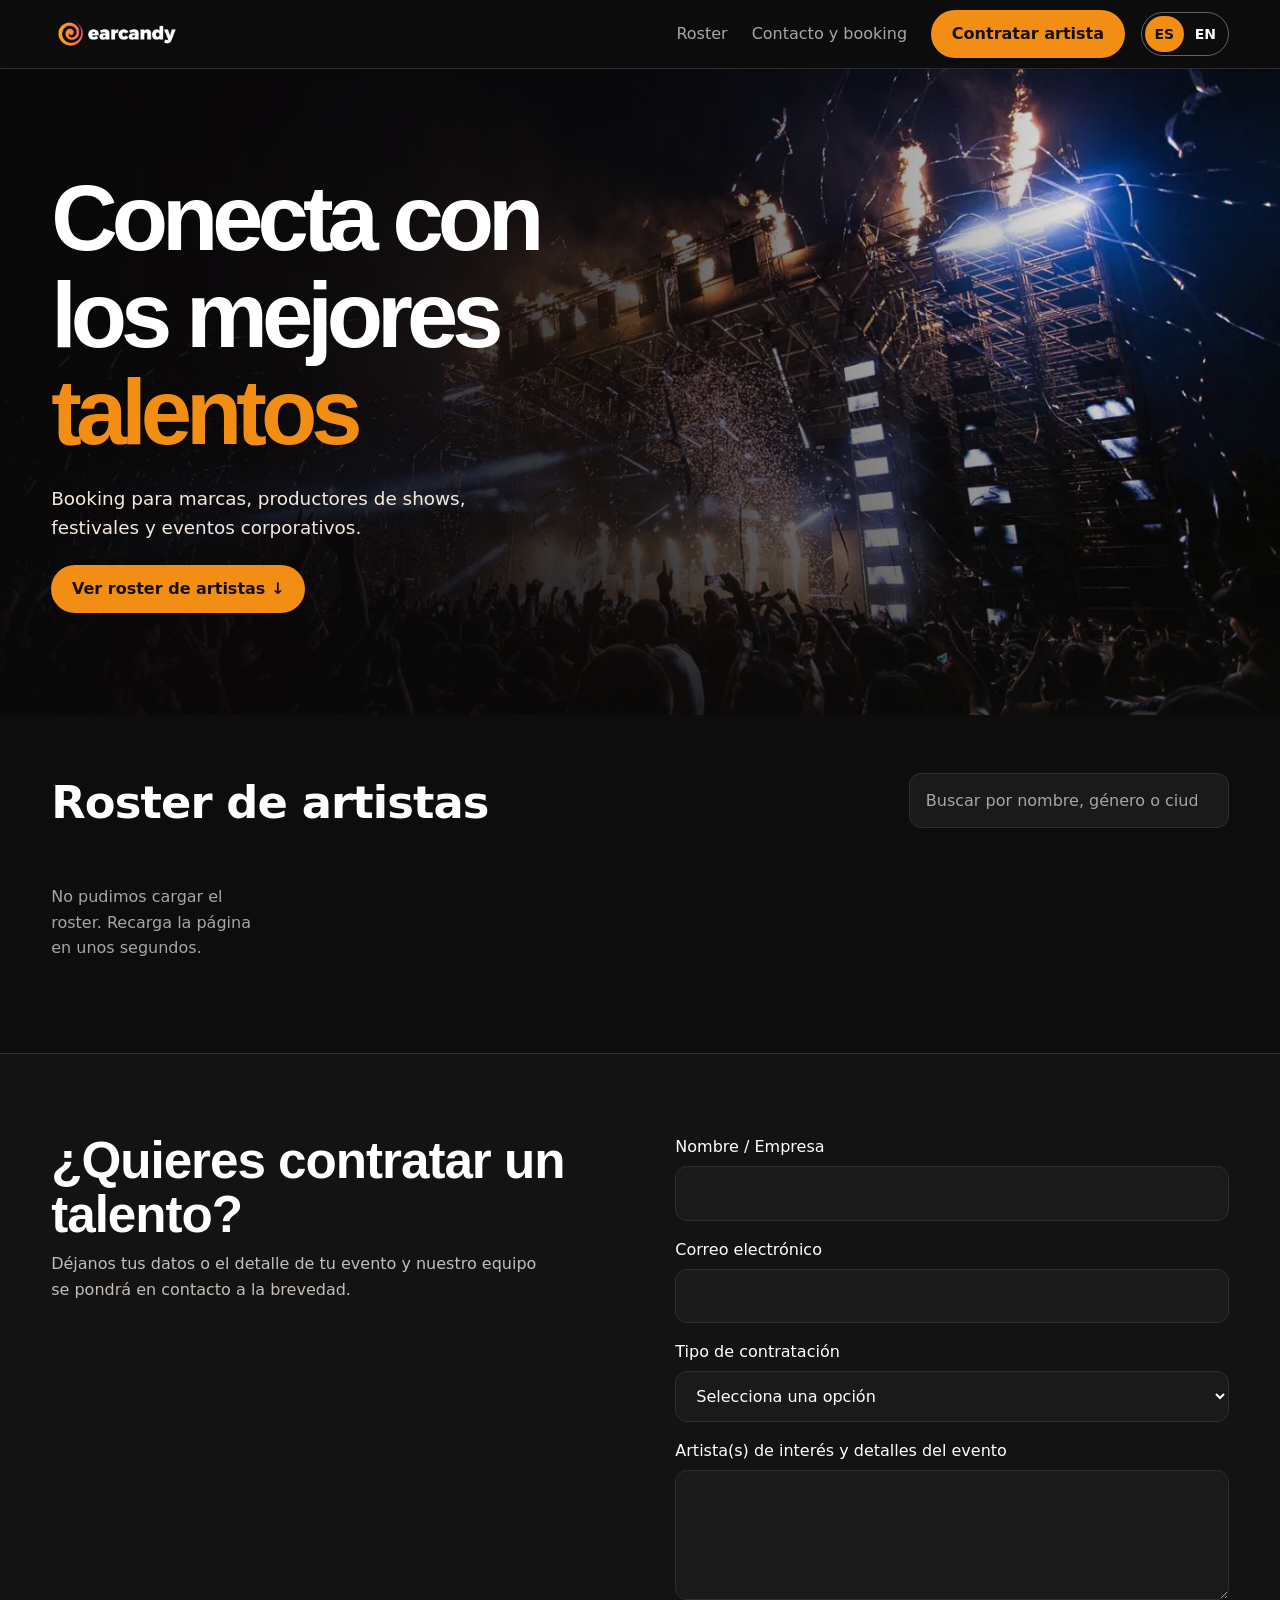
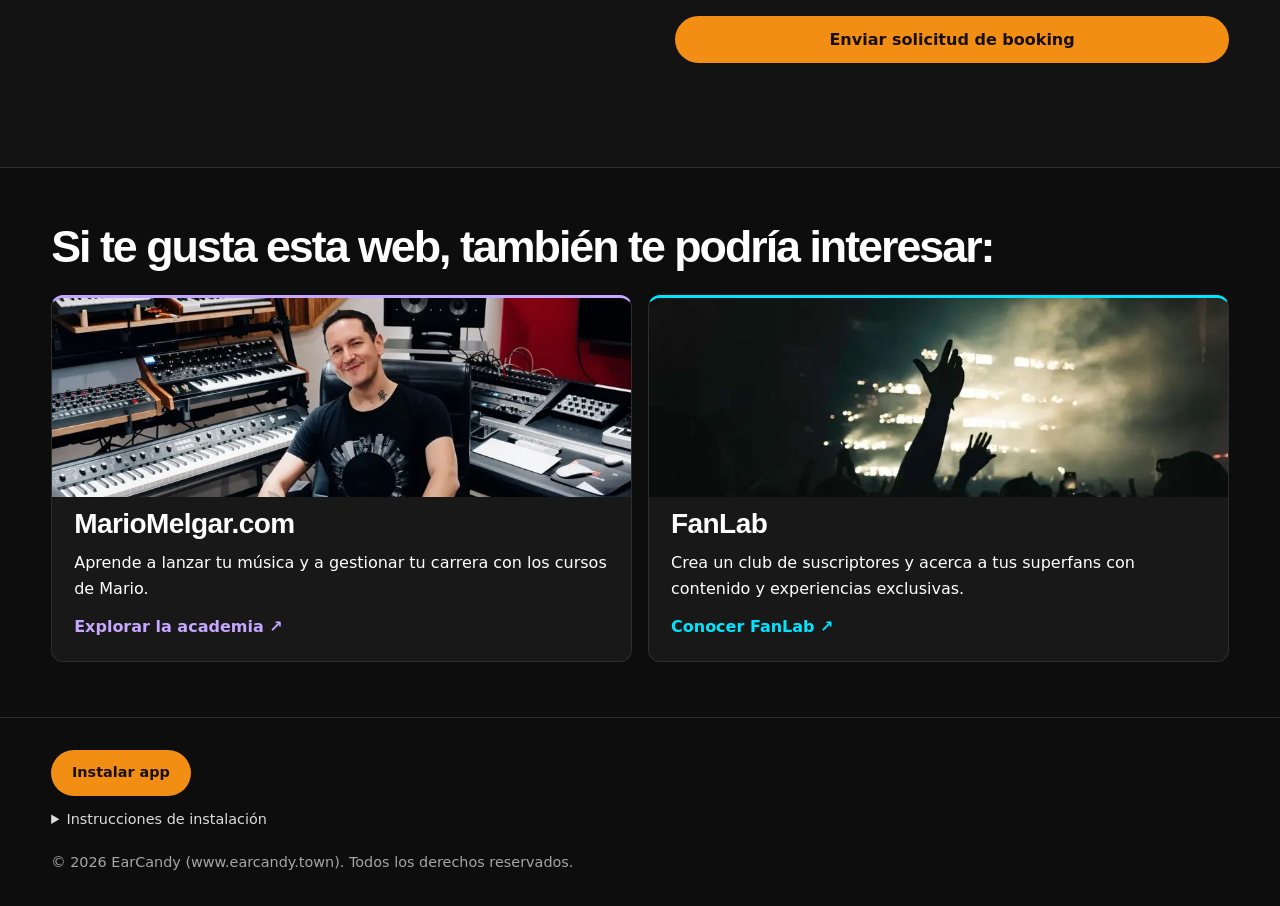
==== commit f8c2f455: "Rename index (9).html to index.html" ====
--- a/index.html
+++ b/index.html
@@ -47,7 +47,7 @@
 .hero p{max-width:46ch;margin-top:1.4rem;color:var(--muted);font-size:1.15rem}
 
 .bar{display:flex;flex-wrap:wrap;align-items:end;justify-content:space-between;gap:1rem;margin:2.5rem 0 1.5rem}
-.bar h2{font-size:2.2rem}.bar span{color:var(--muted);font-size:.95rem}
+.bar h2{font-size:2.2rem}.bar #count{color:var(--muted);font-size:.95rem}
 input,select,textarea{width:100%;padding:.85rem 1rem;border-radius:12px;border:1px solid var(--line);background:var(--surface);color:var(--text);font:inherit}
 input::placeholder,textarea::placeholder{color:var(--muted)}
 #q{max-width:320px}
@@ -100,12 +100,24 @@
 #artist{padding-block:40px}.artist .ph{align-self:start}.chips{padding:0}
 .rec{padding-block:55px}.rec h2{font-size:clamp(30px,3.5vw,54px)}.recgrid{display:grid;grid-template-columns:1fr 1fr;gap:16px;margin-top:24px}.recgrid a{border:1px solid var(--line);border-top:3px solid var(--accent);border-radius:12px;background:#181818;padding:24px;text-decoration:none;display:grid;gap:12px}.recgrid a:hover{border-color:var(--accent)}.recgrid h3{font-size:28px}.recgrid b{color:var(--accent)}footer details{margin-bottom:20px;color:#ddd}summary{cursor:pointer}
 @media(max-width:720px){.sec>.booking-layout,.recgrid{grid-template-columns:1fr;gap:25px}.top .language{order:1}.burger{order:2}.hero{background-position:center}.grid{grid-template-columns:repeat(2,minmax(0,1fr))}.card h3{overflow-wrap:anywhere}.artist .ph{max-width:460px;width:100%}.bar input{max-width:none}}
+
+#artistas .bar h2{font-family:system-ui,sans-serif;font-size:clamp(1.9rem,3.5vw,3rem);font-weight:750;letter-spacing:-.02em;line-height:1.14;color:#fff}
+.language-picker{display:inline-flex;flex:none;gap:2px;padding:3px;border:1px solid #626262;border-radius:99px}
+.language-picker button{border:0;border-radius:99px;min-width:39px;min-height:36px;background:transparent;color:white;font:700 14px system-ui;cursor:pointer}
+.language-picker [aria-pressed=true]{background:var(--brand);color:#171008}
+.recgrid a{padding:0 0 22px;overflow:hidden;align-content:start}
+.recgrid a>:not(img){margin-inline:22px}
+.recgrid img{width:100%;height:auto;aspect-ratio:2.9;object-fit:cover}
+.recgrid a:first-child img{object-position:50% 32%}
+#installed-message{margin:.7rem 0;color:var(--text)}
+footer details{margin-top:12px}
+@media(max-width:720px){.language-picker{order:1;margin-left:auto}.top .burger{margin-left:0}.top .wrap{column-gap:8px}}
 </style></head>
 <body>
 <header class="top" id="top"><div class="wrap">
 <a class="logo" href="index.html"><img src="[data-uri]" alt="EarCandy"></a>
 <button class="burger" type="button" aria-label="Abrir menú" aria-expanded="false" aria-controls="nav"><span></span></button>
-<nav id="nav"><a href="index.html#artistas">Roster</a><a href="index.html#contacto"><span data-en="Contact and booking">Contacto y booking</span></a><a class="btn" href="index.html#contacto"><span data-en="Book an artist">Contratar artista</span></a></nav><button type="button" id="language" class="language" hidden lang="en" aria-label="Switch to English">EN</button>
+<nav id="nav"><a href="index.html#artistas">Roster</a><a href="index.html#contacto"><span data-en="Contact and booking">Contacto y booking</span></a><a class="btn" href="index.html#contacto"><span data-en="Book an artist">Contratar artista</span></a></nav><div class="language-picker"><button type="button" lang="es" aria-label="Español" aria-pressed="true">ES</button><button type="button" lang="en" aria-label="English" aria-pressed="false">EN</button></div>
 </div></header>
 <main>
 <section class="hero wrap" id="hero">
@@ -141,9 +153,11 @@
 </form>
 </div></section>
 <section class="wrap rec"><h2><span data-en="If you like this site, you might also like:">Si te gusta esta web, también te podría interesar:</span></h2><div class="recgrid">
-<a href="https://www.mariomelgar.com/" style="--accent:#c6a7ff"><h3>MarioMelgar.com</h3><p><span data-en="Learn to release your music and manage your career with Mario’s courses.">Aprende a lanzar tu música y a gestionar tu carrera con los cursos de Mario.</span></p><b><span data-en="Explore the academy">Explorar la academia</span> ↗</b></a>
-<a href="https://www.fanlab.club/" style="--accent:#00e5ff"><h3>FanLab</h3><p><span data-en="Build a membership club and bring superfans closer with exclusive content and experiences.">Crea un club de suscriptores y acerca a tus superfans con contenido y experiencias exclusivas.</span></p><b><span data-en="Explore FanLab">Conocer FanLab</span> ↗</b></a></div></section></main>
-<footer><div class="wrap"><details id="install"><summary><span data-en="Install EarCandy on my phone">Instalar EarCandy en mi celular</span></summary><button class="btn" type="button" id="native" hidden><span data-en="Install EarCandy">Instalar EarCandy</span></button><p><span data-en="iPhone: in Safari, tap Share and Add to Home Screen. Enable Open as Web App if available.">iPhone: en Safari, toca Compartir y Agregar a inicio. Activa «Abrir como app web» si aparece.</span></p><p><span data-en="Android: in the browser menu, select Install app or Add to Home screen.">Android: en el menú del navegador, elige Instalar aplicación o Agregar a la pantalla principal.</span></p></details>© 2026 EarCandy (www.earcandy.town). <span data-en="All rights reserved.">Todos los derechos reservados.</span></div></footer>
+<a href="https://www.mariomelgar.com/" style="--accent:#c6a7ff"><img src="[data-uri]" width="850" height="478" alt="" loading="lazy" decoding="async"><h3>MarioMelgar.com</h3><p><span data-en="Learn to release your music and manage your career with Mario’s courses.">Aprende a lanzar tu música y a gestionar tu carrera con los cursos de Mario.</span></p><b><span data-en="Explore the academy">Explorar la academia</span> ↗</b></a>
+<a href="https://www.fanlab.club/" style="--accent:#00e5ff"><img src="[data-uri]" width="800" height="504" alt="" loading="lazy" decoding="async"><h3>FanLab</h3><p><span data-en="Build a membership club and bring superfans closer with exclusive content and experiences.">Crea un club de suscriptores y acerca a tus superfans con contenido y experiencias exclusivas.</span></p><b><span data-en="Explore FanLab">Conocer FanLab</span> ↗</b></a></div></section></main>
+<footer><div class="wrap"><button class="btn" type="button" id="native" data-en="Install app">Instalar app</button>
+<p id="installed-message" role="status" hidden data-en="The app is already installed on this device.">La app ya está instalada en este dispositivo.</p>
+<details id="install"><summary data-en="Installation instructions">Instrucciones de instalación</summary><p><span data-en="iPhone: in Safari, tap Share and Add to Home Screen. Enable Open as Web App if available.">iPhone: en Safari, toca Compartir y Agregar a inicio. Activa «Abrir como app web» si aparece.</span></p><p><span data-en="Android: in the browser menu, select Install app or Add to Home screen.">Android: en el menú del navegador, elige Instalar aplicación o Agregar a la pantalla principal.</span></p></details>© 2026 EarCandy (www.earcandy.town). <span data-en="All rights reserved.">Todos los derechos reservados.</span></div></footer>
 <script>
 "use strict";
 /* ===== CONFIGURACIÓN ===== */
@@ -321,7 +335,7 @@
 const tr = (es,en) => language==="en" ? en : es;
 const nodes = Array.from(document.querySelectorAll("[data-en]"), el => ({el, es:el.textContent, en:el.dataset.en}));
 const isProfile = new URLSearchParams(location.search).has("a");
-const langButton = $("#language");
+const langButtons = document.querySelectorAll(".language-picker button");
 let statusText;
 function setStatus(es,en){statusText=[es,en];$("#status").textContent=tr(es,en);}
 function translate(){
@@ -329,17 +343,16 @@
   for(const {el,es,en} of nodes) el.textContent=tr(es,en);
   document.title=tr("EarCandy - Contrata Artistas","EarCandy - Book Artists");
   $('meta[name="description"]').content=tr("Contratación directa de los mejores artistas, bandas y DJs para marcas, festivales y eventos.","Book artists, bands and DJs for brands, festivals and events.");
-  langButton.textContent=tr("EN","ES"); langButton.lang=tr("en","es");
-  langButton.setAttribute("aria-label",tr("Switch to English","Cambiar a español"));
+  for (const button of langButtons) button.setAttribute("aria-pressed", String(button.lang === language));
   $("#q").placeholder=tr("Buscar por nombre, género o ciudad","Search by name, genre or city");
   $("#q").setAttribute("aria-label",$("#q").placeholder);
   $(".burger").setAttribute("aria-label",$("#top").classList.contains("open") ? tr("Cerrar menú","Close menu") : tr("Abrir menú","Open menu"));
   if(statusText) $("#status").textContent=tr(...statusText);
 }
 translate();
-langButton.hidden=false;
-langButton.addEventListener("click",()=>{
-  language=tr("en","es"); try{sessionStorage.setItem("ec-lang",language);}catch{}
+for (const button of langButtons) button.addEventListener("click",()=>{
+  if (language === button.lang) return;
+  language = button.lang; try{sessionStorage.setItem("ec-lang",language);}catch{}
   translate();
   if(isProfile) detail(); else if(redraw) redraw(); else $("#grid").textContent=rosterError ? tr("No pudimos cargar el roster. Recarga la página en unos segundos.","The roster could not be loaded. Please refresh the page in a moment.") : tr("Cargando artistas…","Loading artists…");
 });
@@ -349,13 +362,50 @@
   $("#grid").textContent=tr("Cargando artistas…","Loading artists…"); home();
 }
 form();menu();
-const install=$("#install"),native=$("#native");
-install.hidden=matchMedia("(display-mode: standalone)").matches || navigator.standalone===true;
-let promptEvent;
-window.addEventListener("beforeinstallprompt",e=>{e.preventDefault();promptEvent=e;native.hidden=false;});
-native.addEventListener("click",async()=>{const e=promptEvent;if(!e)return;promptEvent=null;native.hidden=true;try{await e.prompt(); await e.userChoice;}catch{install.open=true;}});
-window.addEventListener("appinstalled",()=>{install.hidden=true;});
-
+const installHelp = $("#install");
+const installButton = $("#native");
+const installedMessage = $("#installed-message");
+const standalone = matchMedia("(display-mode: standalone)");
+const installationKey = "ec-installed";
+let knownInstalled = false;
+let pendingInstall;
+function rememberInstall(value) {
+  knownInstalled = value;
+  try {
+    if (value) localStorage.setItem(installationKey, "yes");
+    else localStorage.removeItem(installationKey);
+  } catch {}
+}
+try { knownInstalled = localStorage.getItem(installationKey) === "yes"; } catch {}
+if (standalone.matches || navigator.standalone === true) rememberInstall(true);
+window.addEventListener("beforeinstallprompt", event => {
+  event.preventDefault();
+  pendingInstall = event;
+  rememberInstall(false);
+  installedMessage.hidden = true;
+});
+window.addEventListener("appinstalled", () => {
+  rememberInstall(true);
+  pendingInstall = null;
+  installHelp.open = false;
+});
+installButton.addEventListener("click", async () => {
+  if (standalone.matches || navigator.standalone === true || knownInstalled) {
+    installedMessage.hidden = false;
+    installHelp.open = false;
+    return;
+  }
+  if (!pendingInstall) {
+    installHelp.open = true;
+    return;
+  }
+  const event = pendingInstall;
+  pendingInstall = null;
+  installButton.disabled = true;
+  try { await event.prompt(); await event.userChoice; }
+  catch { installHelp.open = true; }
+  finally { installButton.disabled = false; }
+});
 </script>
 </body>
 </html>
